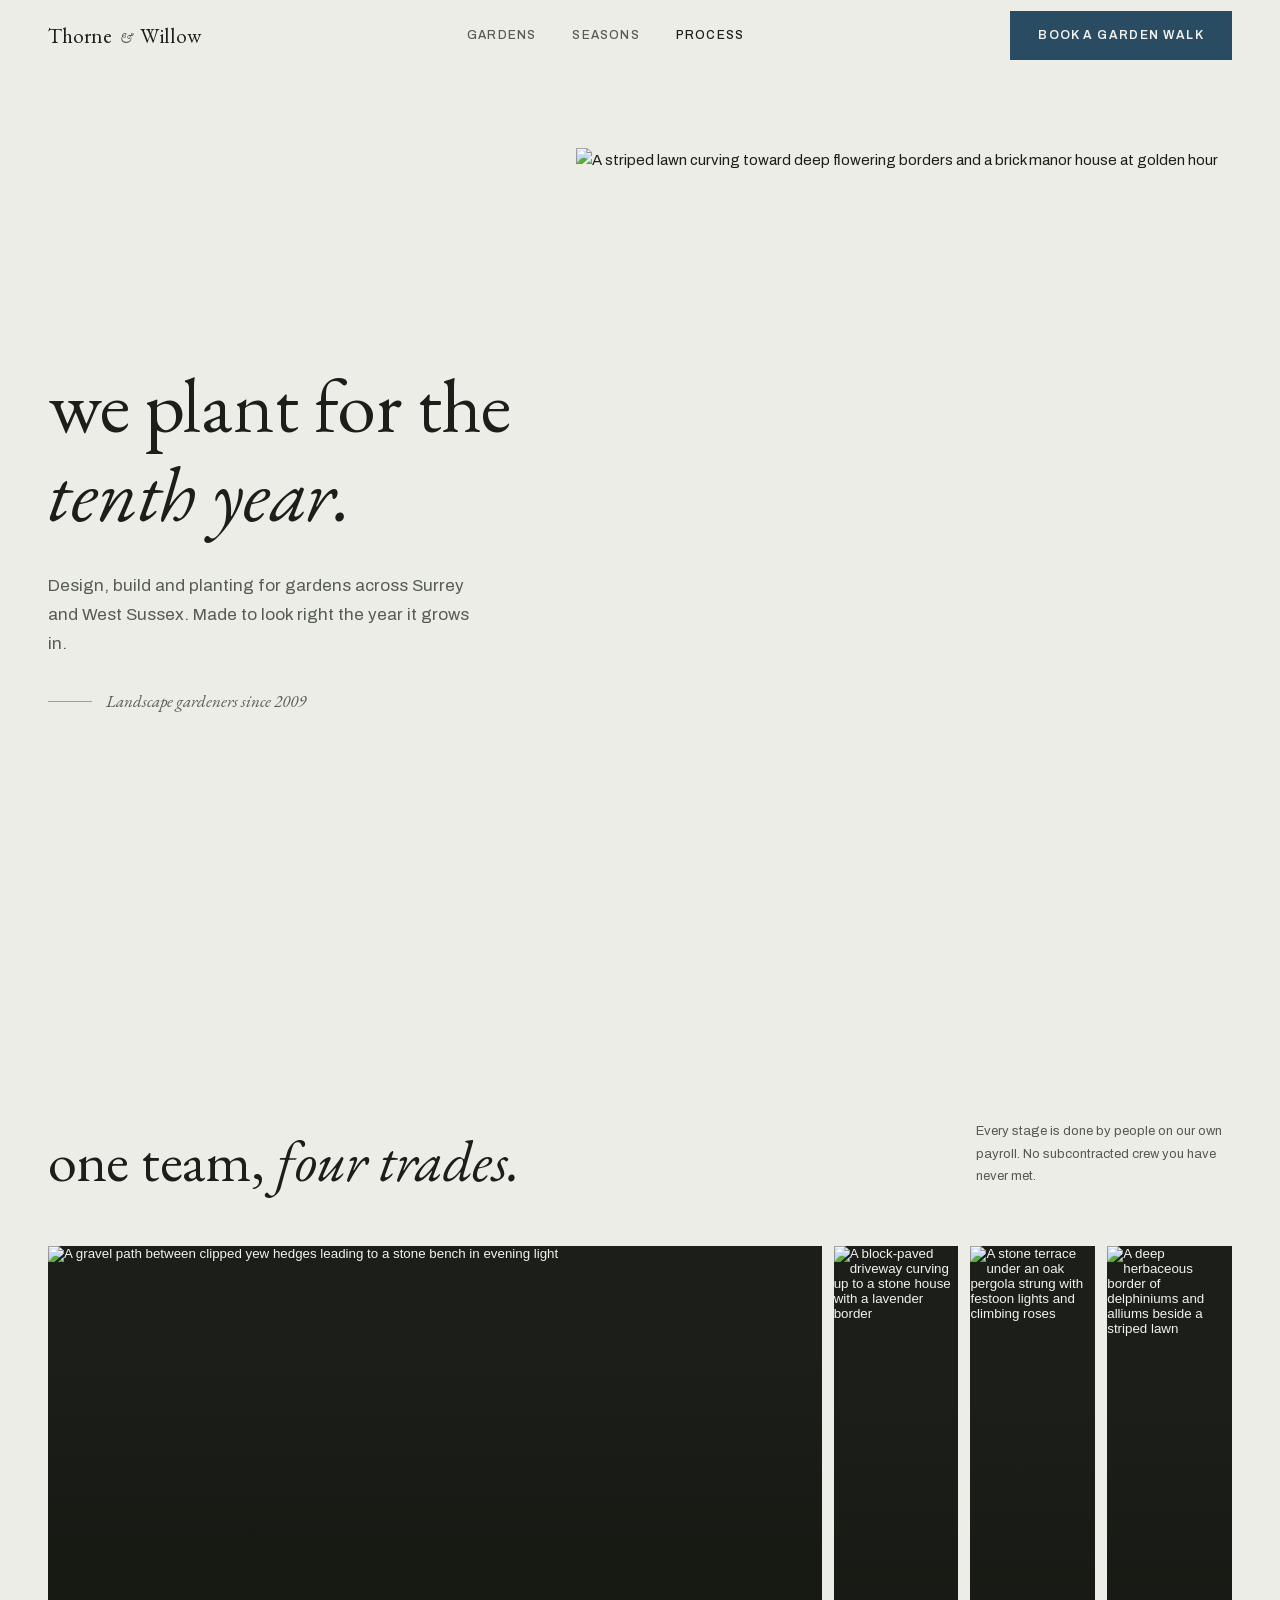
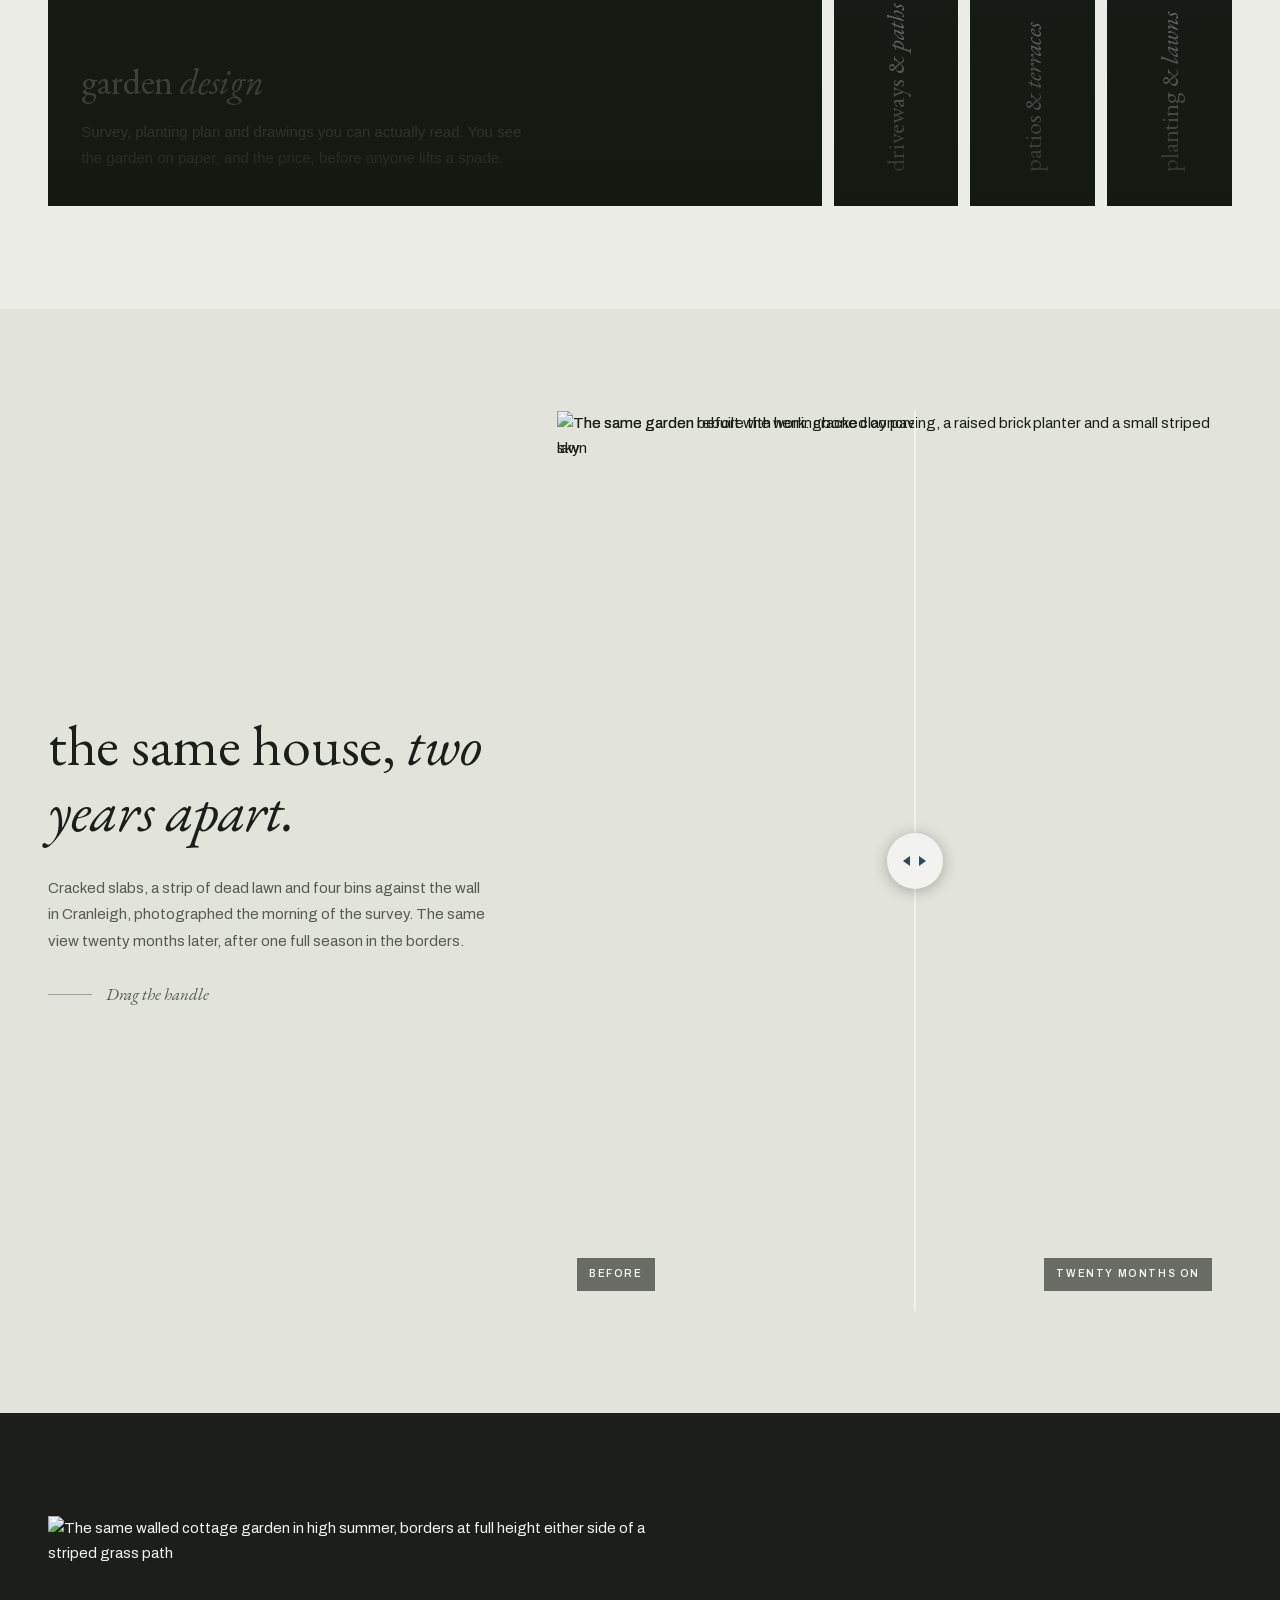
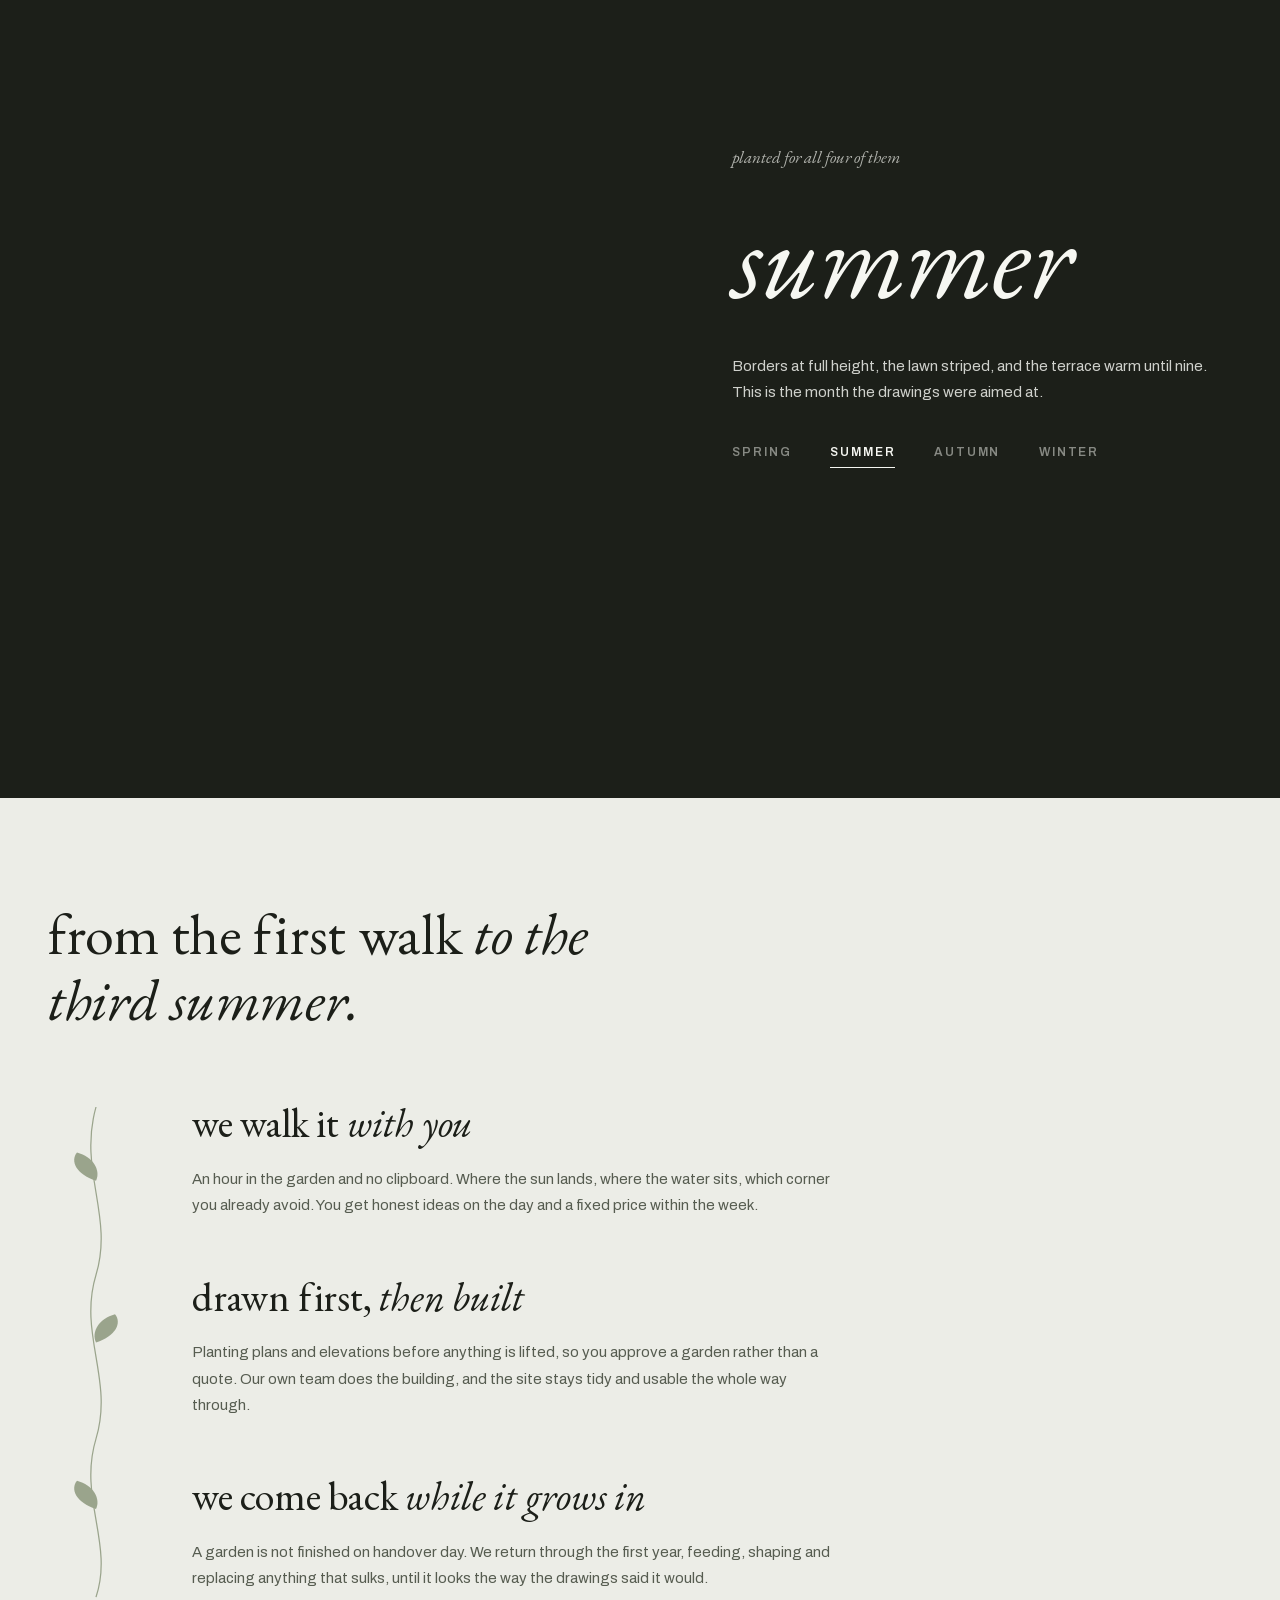
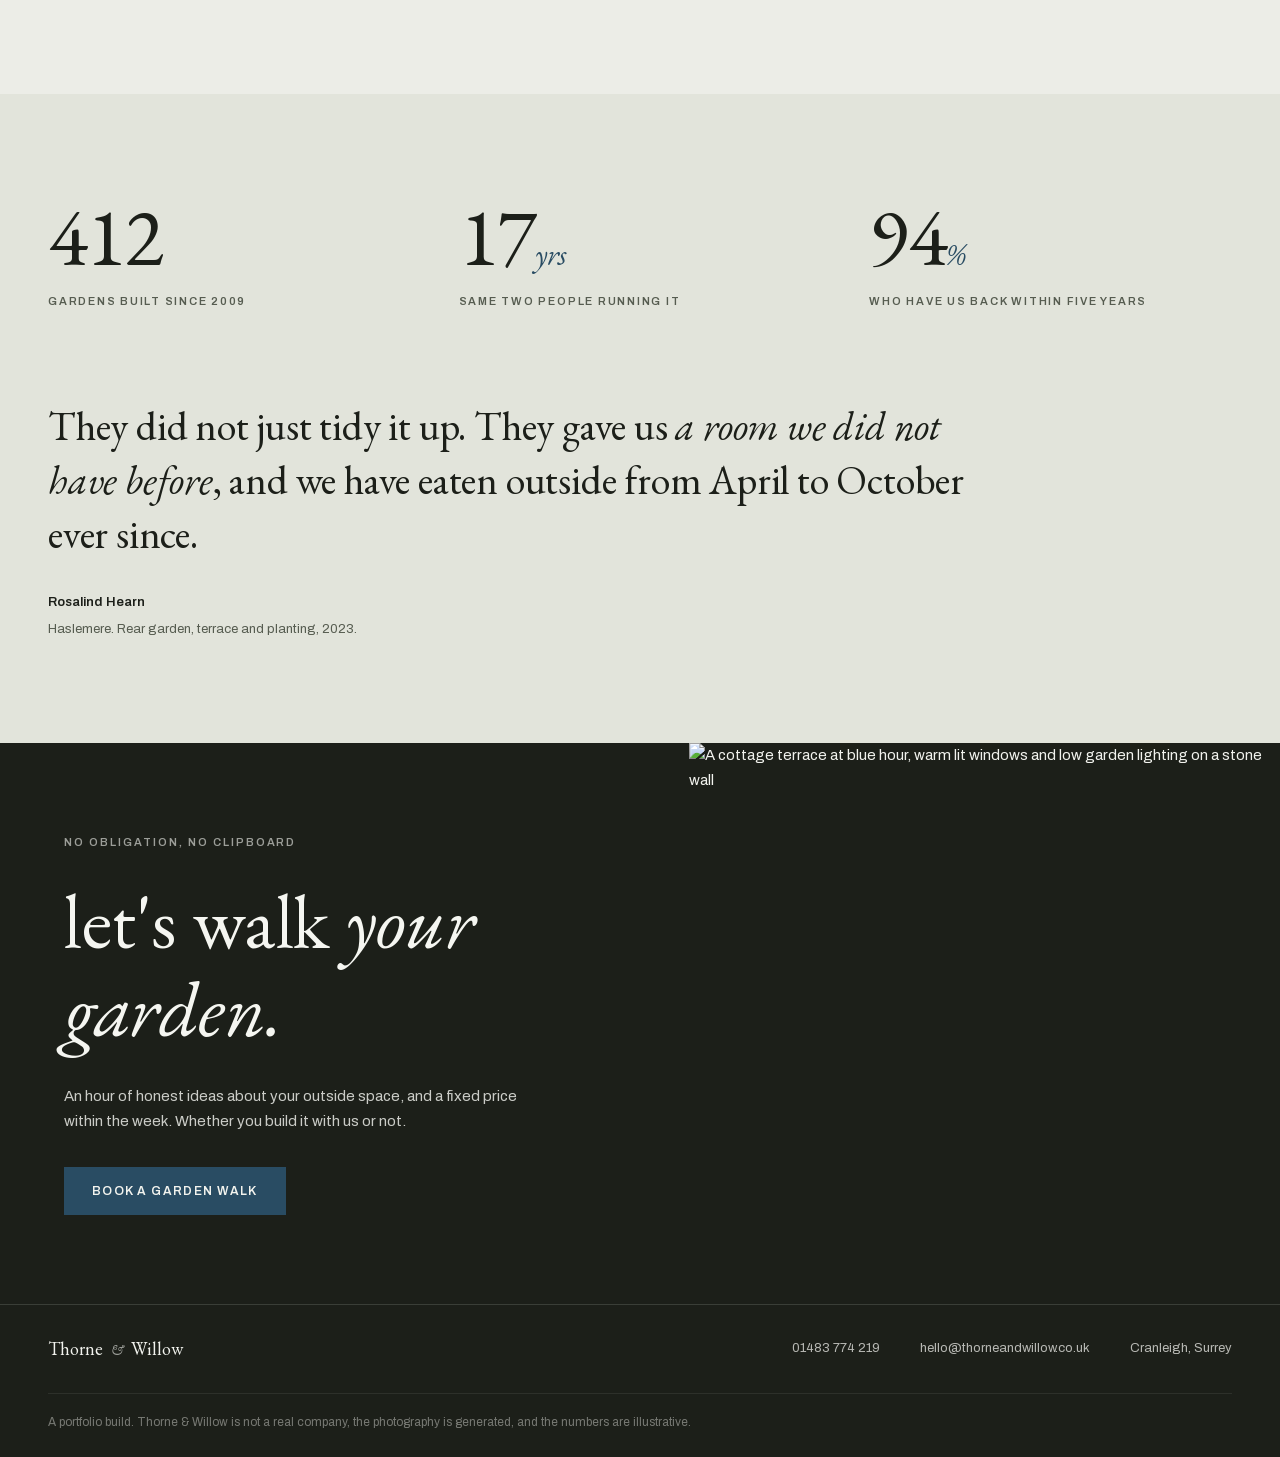
==== index.html @ 16963ecc "Build the site Static, no framework, no build step. Nine sections on one page: hero, the four-trades" ====
<!doctype html>
<html lang="en-GB">
<head>
<meta charset="utf-8">
<meta name="viewport" content="width=device-width, initial-scale=1">
<title>Thorne &amp; Willow. Landscape gardeners, Surrey and West Sussex.</title>
<meta name="description" content="Design-led gardens, driveways, terraces and planting across Surrey and West Sussex. Drawn first, built by our own team, and looked after through the first year.">
<meta name="robots" content="noindex, nofollow">
<meta name="theme-color" content="#ecede7">
<link rel="icon" href="assets/favicon.svg" type="image/svg+xml">
<link rel="apple-touch-icon" href="assets/apple-touch-icon.png">
<link rel="manifest" href="site.webmanifest">
<link rel="preload" href="assets/fonts/garamond-var.woff2" as="font" type="font/woff2" crossorigin>
<link rel="preload" href="assets/fonts/archivo-var.woff2" as="font" type="font/woff2" crossorigin>
<!-- Marks the document as scripted before the stylesheet loads. Everything
     that animates in is visible by default and only hidden for browsers that
     can bring it back, so the page reads in full with JS blocked. -->
<script>document.documentElement.className += " js";</script>
<link rel="stylesheet" href="assets/css/styles.css">
</head>
<body>

<a class="skip" href="#main">Skip to content</a>

<header class="nav" id="nav">
  <div class="wrap nav__in">
    <a class="mark" href="#top">Thorne <span>&amp;</span> Willow</a>
    <button class="nav__toggle" id="navToggle" aria-expanded="false" aria-controls="navLinks">Menu</button>
    <nav class="nav__links" id="navLinks" aria-label="Sections">
      <a href="#gardens">Gardens</a>
      <a href="#seasons">Seasons</a>
      <a href="#process">Process</a>
    </nav>
    <a class="btn" href="#book">Book a garden walk</a>
  </div>
</header>

<main id="main">

  <!-- Hero ---------------------------------------------------------------- -->
  <section class="hero" id="top">
    <div class="wrap hero__in">
      <div class="hero__copy">
        <h1 class="d">we plant for the<br><em>tenth year.</em></h1>
        <p class="lede">Design, build and planting for gardens across Surrey and West Sussex. Made to look right the year it grows in.</p>
        <p class="rule-note">Landscape gardeners since 2009</p>
      </div>
      <figure class="hero__fig">
        <picture>
          <source srcset="assets/img/hero-garden.webp" type="image/webp">
          <img src="assets/img/hero-garden.jpg" width="896" height="1065"
               alt="A striped lawn curving toward deep flowering borders and a brick manor house at golden hour"
               fetchpriority="high" decoding="async">
        </picture>
      </figure>
    </div>
  </section>

  <!-- Crafts -------------------------------------------------------------- -->
  <section class="section" id="gardens">
    <div class="wrap">
      <div class="section__head rise">
        <h2 class="d">one team, <em>four trades.</em></h2>
        <p>Every stage is done by people on our own payroll. No subcontracted crew you have never met.</p>
      </div>

      <div class="crafts rise" id="crafts">
        <button class="craft" type="button" aria-expanded="true">
          <picture>
            <source srcset="assets/img/service-design.webp" type="image/webp">
            <img src="assets/img/service-design.jpg" width="896" height="1199" loading="lazy" decoding="async"
                 alt="A gravel path between clipped yew hedges leading to a stone bench in evening light">
          </picture>
          <span class="craft__label d">garden <em>design</em></span>
          <span class="craft__body">
            <h3 class="d">garden <em>design</em></h3>
            <p>Survey, planting plan and drawings you can actually read. You see the garden on paper, and the price, before anyone lifts a spade.</p>
          </span>
        </button>

        <button class="craft" type="button" aria-expanded="false">
          <picture>
            <source srcset="assets/img/service-driveways.webp" type="image/webp">
            <img src="assets/img/service-driveways.jpg" width="896" height="1199" loading="lazy" decoding="async"
                 alt="A block-paved driveway curving up to a stone house with a lavender border">
          </picture>
          <span class="craft__label d">driveways &amp; <em>paths</em></span>
          <span class="craft__body">
            <h3 class="d">driveways &amp; <em>paths</em></h3>
            <p>Proper sub-base, proper falls, proper edging. The part nobody sees is the part that decides whether it still looks level in ten winters.</p>
          </span>
        </button>

        <button class="craft" type="button" aria-expanded="false">
          <picture>
            <source srcset="assets/img/service-patios.webp" type="image/webp">
            <img src="assets/img/service-patios.jpg" width="896" height="1199" loading="lazy" decoding="async"
                 alt="A stone terrace under an oak pergola strung with festoon lights and climbing roses">
          </picture>
          <span class="craft__label d">patios &amp; <em>terraces</em></span>
          <span class="craft__body">
            <h3 class="d">patios &amp; <em>terraces</em></h3>
            <p>Sized for the table you actually own, oriented to the evening sun, and planted right up to the edge so it reads as garden rather than paving.</p>
          </span>
        </button>

        <button class="craft" type="button" aria-expanded="false">
          <picture>
            <source srcset="assets/img/service-planting.webp" type="image/webp">
            <img src="assets/img/service-planting.jpg" width="896" height="1199" loading="lazy" decoding="async"
                 alt="A deep herbaceous border of delphiniums and alliums beside a striped lawn">
          </picture>
          <span class="craft__label d">planting &amp; <em>lawns</em></span>
          <span class="craft__body">
            <h3 class="d">planting &amp; <em>lawns</em></h3>
            <p>Borders built to peak in turn from March to October, and a lawn laid on soil that was dug over rather than rotavated and hoped for.</p>
          </span>
        </button>
      </div>
    </div>
  </section>

  <!-- Before and after ---------------------------------------------------- -->
  <section class="section section--tint">
    <div class="wrap ba__in">
      <div class="ba__copy rise">
        <h2 class="d">the same house, <em>two years apart.</em></h2>
        <p>Cracked slabs, a strip of dead lawn and four bins against the wall in Cranleigh, photographed the morning of the survey. The same view twenty months later, after one full season in the borders.</p>
        <p class="rule-note">Drag the handle</p>
      </div>

      <div class="ba rise" id="ba">
        <picture>
          <source srcset="assets/img/after-garden.webp" type="image/webp">
          <img src="assets/img/after-garden.jpg" width="896" height="1195" loading="lazy" decoding="async"
               alt="The same garden rebuilt with herringbone clay paving, a raised brick planter and a small striped lawn">
        </picture>
        <picture>
          <source srcset="assets/img/before-garden.webp" type="image/webp">
          <img class="ba__before" src="assets/img/before-garden.jpg" width="896" height="1195" loading="lazy" decoding="async"
               alt="The same garden before the work: cracked concrete slabs, weeds and wheelie bins under a grey sky">
        </picture>
        <span class="ba__chip ba__chip--a">Before</span>
        <span class="ba__chip ba__chip--b">Twenty months on</span>
        <span class="ba__line"></span>
        <button class="ba__handle" id="baHandle" type="button"
                role="slider" aria-label="Reveal more of the finished garden"
                aria-valuemin="0" aria-valuemax="100" aria-valuenow="53"
                aria-valuetext="53% finished garden shown">
          <i></i><i></i>
        </button>
      </div>
    </div>
  </section>

  <!-- Seasons ------------------------------------------------------------- -->
  <section class="section section--dark seasons" id="seasons">
    <div class="wrap seasons__in">
      <figure class="seasons__fig rise" id="seasonFig">
        <picture>
          <source srcset="assets/img/season-spring.webp" type="image/webp">
          <img src="assets/img/season-spring.jpg" width="896" height="1127" loading="lazy" decoding="async"
               data-season="spring" alt="The same walled cottage garden in spring, borders full of tulips and narcissi">
        </picture>
        <picture>
          <source srcset="assets/img/season-summer.webp" type="image/webp">
          <img src="assets/img/season-summer.jpg" width="896" height="1127" loading="lazy" decoding="async"
               data-season="summer" data-on="true" alt="The same walled cottage garden in high summer, borders at full height either side of a striped grass path">
        </picture>
        <picture>
          <source srcset="assets/img/season-autumn.webp" type="image/webp">
          <img src="assets/img/season-autumn.jpg" width="896" height="1127" loading="lazy" decoding="async"
               data-season="autumn" alt="The same walled cottage garden in autumn, copper acers and fallen leaves across the grass path">
        </picture>
        <picture>
          <source srcset="assets/img/season-winter.webp" type="image/webp">
          <img src="assets/img/season-winter.jpg" width="896" height="1127" loading="lazy" decoding="async"
               data-season="winter" alt="The same walled cottage garden under hard frost, clipped box topiary rimed white">
        </picture>
      </figure>

      <div class="seasons__copy rise">
        <p class="seasons__kicker">planted for all four of them</p>
        <h2 id="seasonName">summer</h2>
        <p class="seasons__note" id="seasonNote">Borders at full height, the lawn striped, and the terrace warm until nine. This is the month the drawings were aimed at.</p>
        <div class="seasons__pick" id="seasonPick" role="tablist" aria-label="Season">
          <button type="button" role="tab" data-season="spring" aria-selected="false">Spring</button>
          <button type="button" role="tab" data-season="summer" aria-selected="true">Summer</button>
          <button type="button" role="tab" data-season="autumn" aria-selected="false">Autumn</button>
          <button type="button" role="tab" data-season="winter" aria-selected="false">Winter</button>
        </div>
      </div>
    </div>
  </section>

  <!-- Process ------------------------------------------------------------- -->
  <section class="section process" id="process">
    <div class="wrap">
      <h2 class="d rise" style="font-size: var(--s3); max-width: 20ch; margin-bottom: clamp(40px, 5vw, 64px);">
        from the first walk <em>to the third summer.</em>
      </h2>

      <div class="process__grid">
        <div class="process__stem" aria-hidden="true">
          <svg viewBox="0 0 60 712" fill="none" preserveAspectRatio="none">
            <path class="stem-line" d="M30 0 C 12 92 48 158 30 244 C 12 330 48 396 30 482 C 12 568 48 634 30 712"/>
            <path class="stem-leaf" d="M30 107 C 10 98 4 78 11 66 C 27 72 35 92 30 107 Z" fill="#9aa48c"/>
            <path class="stem-leaf" d="M30 342 C 50 333 56 313 49 301 C 33 307 25 327 30 342 Z" fill="#9aa48c"/>
            <path class="stem-leaf" d="M30 584 C 10 575 4 555 11 543 C 27 549 35 569 30 584 Z" fill="#9aa48c"/>
          </svg>
        </div>

        <div class="steps">
          <article class="step rise">
            <h3 class="d">we walk it <em>with you</em></h3>
            <p>An hour in the garden and no clipboard. Where the sun lands, where the water sits, which corner you already avoid. You get honest ideas on the day and a fixed price within the week.</p>
          </article>
          <article class="step rise">
            <h3 class="d">drawn first, <em>then built</em></h3>
            <p>Planting plans and elevations before anything is lifted, so you approve a garden rather than a quote. Our own team does the building, and the site stays tidy and usable the whole way through.</p>
          </article>
          <article class="step rise">
            <h3 class="d">we come back <em>while it grows in</em></h3>
            <p>A garden is not finished on handover day. We return through the first year, feeding, shaping and replacing anything that sulks, until it looks the way the drawings said it would.</p>
          </article>
        </div>
      </div>
    </div>
  </section>

  <!-- Proof --------------------------------------------------------------- -->
  <section class="section section--tint">
    <div class="wrap">
      <div class="stats rise">
        <div class="stat">
          <span class="stat__n">412</span>
          <span class="stat__l">Gardens built since 2009</span>
        </div>
        <div class="stat">
          <span class="stat__n">17<em>yrs</em></span>
          <span class="stat__l">Same two people running it</span>
        </div>
        <div class="stat">
          <span class="stat__n">94<em>%</em></span>
          <span class="stat__l">Who have us back within five years</span>
        </div>
      </div>

      <figure class="quote rise">
        <blockquote class="d">They did not just tidy it up. They gave us <em>a room we did not have before</em>, and we have eaten outside from April to October ever since.</blockquote>
        <figcaption>
          <b>Rosalind Hearn</b>
          <span>Haslemere. Rear garden, terrace and planting, 2023.</span>
        </figcaption>
      </figure>
    </div>
  </section>

  <!-- Closing ------------------------------------------------------------- -->
  <section class="closing" id="book">
    <div class="closing__in">
      <div class="closing__copy">
        <p class="eyebrow">No obligation, no clipboard</p>
        <h2 class="d">let's walk <em>your garden.</em></h2>
        <p>An hour of honest ideas about your outside space, and a fixed price within the week. Whether you build it with us or not.</p>
        <a class="btn btn--light" href="tel:+441483774219">Book a garden walk</a>
      </div>
      <figure class="closing__fig">
        <picture>
          <source srcset="assets/img/closing-terrace.webp" type="image/webp">
          <img src="assets/img/closing-terrace.jpg" width="896" height="988" loading="lazy" decoding="async"
               alt="A cottage terrace at blue hour, warm lit windows and low garden lighting on a stone wall">
        </picture>
      </figure>
    </div>
  </section>

</main>

<footer class="foot">
  <div class="wrap foot__in">
    <span class="mark">Thorne <span>&amp;</span> Willow</span>
    <ul>
      <li><a href="tel:+441483774219">01483 774 219</a></li>
      <li><a href="mailto:hello@thorneandwillow.co.uk">hello@thorneandwillow.co.uk</a></li>
      <li>Cranleigh, Surrey</li>
    </ul>
  </div>
  <div class="wrap">
    <p class="demo-note">A portfolio build. Thorne &amp; Willow is not a real company, the photography is generated, and the numbers are illustrative.</p>
  </div>
</footer>

<script src="assets/js/main.js" defer></script>
</body>
</html>
---- assets/css/styles.css ----
/* ==========================================================================
   Thorne & Willow. Landscape gardeners, Surrey and West Sussex.
   Chalk ground, olive-black ink, one accent in a deep heritage blue.
   Deliberately not the cream-and-brass palette this brief usually gets:
   against wall-to-wall green photography a warm cream goes muddy, and the
   blue gives the calls to action somewhere to stand.
   One theme, one accent, one corner radius (0). No exceptions.
   ========================================================================== */
@import url("fonts.css");

/* --------------------------------------------------------------------------
   1. Tokens
   -------------------------------------------------------------------------- */
:root {
  --paper:      #ecede7;
  --paper-2:    #e2e4db;
  --ink:        #1c1f19;
  --ink-soft:   #565c50;
  --ink-quiet:  #7b8173;
  --rule:       #c9ccc0;
  --stem:       #9aa48c;

  --accent:     #294c63;
  --accent-lift:#325c77;
  --accent-deep:#1b3547;
  --on-dark:    #f2f3ee;

  --display: "EB Garamond", Georgia, "Times New Roman", serif;
  --body:    "Archivo", -apple-system, BlinkMacSystemFont, "Segoe UI", Arial, sans-serif;

  --s-2:  12px;
  --s-1:  clamp(13px, 0.85vw, 14px);
  --s0:   clamp(15px, 1vw, 16px);
  --s1:   clamp(17px, 1.3vw, 19px);
  --s2:   clamp(26px, 3.4vw, 40px);
  --s3:   clamp(32px, 4.6vw, 58px);
  --s4:   clamp(40px, 6.2vw, 78px);
  --s5:   clamp(56px, 9vw, 112px);

  --nav-h:  72px;
  --wrap:   1344px;
  --gutter: clamp(20px, 4vw, 48px);

  --ease: cubic-bezier(0.22, 0.61, 0.36, 1);
}

/* --------------------------------------------------------------------------
   2. Base
   -------------------------------------------------------------------------- */
*, *::before, *::after { box-sizing: border-box; margin: 0; padding: 0; }

html {
  scroll-behavior: smooth;
  scroll-padding-top: calc(var(--nav-h) + 12px);
  -webkit-text-size-adjust: 100%;
}

body {
  background: var(--paper);
  color: var(--ink);
  font-family: var(--body);
  font-size: var(--s0);
  line-height: 1.68;
  -webkit-font-smoothing: antialiased;
  -moz-osx-font-smoothing: grayscale;
  overflow-x: hidden;
}

img { display: block; max-width: 100%; height: auto; }
a { color: var(--accent); text-decoration: none; }
a:hover { color: var(--accent-deep); }

:focus-visible {
  outline: 2px solid var(--accent);
  outline-offset: 3px;
}

.wrap {
  width: 100%;
  max-width: var(--wrap);
  margin-inline: auto;
  padding-inline: var(--gutter);
}

.skip {
  position: absolute;
  left: -9999px;
  top: 0;
  z-index: 100;
  background: var(--accent);
  color: var(--on-dark);
  padding: 12px 20px;
  font-size: var(--s-1);
  font-weight: 600;
  letter-spacing: 0.1em;
  text-transform: uppercase;
}
.skip:focus { left: 0; color: var(--on-dark); }

/* Display type. Roman with one italic word is the whole typographic idea,
   so the italic gets descender clearance rather than tight leading. */
.d {
  font-family: var(--display);
  font-weight: 400;
  line-height: 1.14;
  letter-spacing: -0.005em;
  padding-bottom: 0.08em;
}
.d em { font-style: italic; }

.lede {
  font-size: var(--s1);
  line-height: 1.7;
  color: var(--ink-soft);
  max-width: 30ch;
}

.eyebrow {
  font-size: 11px;
  font-weight: 600;
  letter-spacing: 0.18em;
  text-transform: uppercase;
  color: var(--ink-soft);
}

.rule-note {
  display: flex;
  align-items: center;
  gap: 14px;
  font-family: var(--display);
  font-style: italic;
  font-size: var(--s1);
  color: var(--ink-soft);
}
.rule-note::before {
  content: "";
  flex: 0 0 44px;
  height: 1px;
  background: var(--stem);
}

/* --------------------------------------------------------------------------
   3. Buttons
   -------------------------------------------------------------------------- */
.btn {
  display: inline-flex;
  align-items: center;
  justify-content: center;
  min-height: 48px;
  padding: 14px 28px;
  background: var(--accent);
  color: var(--on-dark);
  font-size: var(--s-2);
  font-weight: 600;
  letter-spacing: 0.12em;
  text-transform: uppercase;
  white-space: nowrap;
  border: 0;
  cursor: pointer;
  transition: background 0.2s var(--ease), transform 0.12s var(--ease);
}
.btn:hover { background: var(--accent-deep); color: var(--on-dark); }
.btn:active { transform: translateY(1px); }
.btn--light { background: var(--accent); }
.btn--light:hover { background: var(--accent-lift); }

/* --------------------------------------------------------------------------
   4. Navigation
   -------------------------------------------------------------------------- */
.nav {
  position: sticky;
  top: 0;
  z-index: 50;
  height: var(--nav-h);
  background: var(--paper);
  border-bottom: 1px solid transparent;
  transition: border-color 0.25s var(--ease), background 0.25s var(--ease);
}
.nav[data-stuck="true"] {
  border-bottom-color: var(--rule);
  background: rgba(236, 237, 231, 0.94);
  backdrop-filter: saturate(140%) blur(8px);
}

.nav__in {
  height: 100%;
  display: flex;
  align-items: center;
  justify-content: space-between;
  gap: 24px;
}

.mark {
  display: flex;
  align-items: baseline;
  gap: 8px;
  font-family: var(--display);
  color: var(--ink);
  font-size: 21px;
}
.mark span { font-style: italic; font-size: 15px; color: var(--ink-soft); }
.mark:hover { color: var(--ink); }

.nav__links { display: flex; align-items: center; gap: 36px; }
.nav__links a {
  font-size: var(--s-2);
  font-weight: 500;
  letter-spacing: 0.1em;
  text-transform: uppercase;
  color: var(--ink-soft);
}
.nav__links a:hover,
.nav__links a[aria-current="true"] { color: var(--ink); }

.nav__toggle { display: none; }

/* --------------------------------------------------------------------------
   5. Hero
   -------------------------------------------------------------------------- */
.hero { padding: clamp(40px, 6vw, 76px) 0 clamp(56px, 7vw, 92px); }

.hero__in {
  display: grid;
  grid-template-columns: minmax(0, 1fr) minmax(0, 656px);
  gap: clamp(32px, 5vw, 72px);
  align-items: center;
}

.hero__copy { display: flex; flex-direction: column; gap: 28px; }
.hero h1 { font-size: var(--s4); }
.hero .lede { max-width: 27rem; }

.hero__fig { margin: 0; }
.hero__fig img { width: 100%; aspect-ratio: 656 / 780; object-fit: cover; }

/* --------------------------------------------------------------------------
   6. Section furniture
   -------------------------------------------------------------------------- */
.section { padding: clamp(64px, 8vw, 104px) 0; }
.section--tint { background: var(--paper-2); }
.section--dark { background: var(--ink); color: var(--on-dark); }

.section__head {
  display: flex;
  align-items: flex-end;
  justify-content: space-between;
  gap: clamp(24px, 5vw, 64px);
  margin-bottom: clamp(32px, 4vw, 48px);
}
.section__head h2 { font-size: var(--s3); }
.section__head p {
  max-width: 32ch;
  font-size: var(--s-1);
  line-height: 1.75;
  color: var(--ink-soft);
  margin-bottom: 10px;
}

/* --------------------------------------------------------------------------
   7. Crafts. Four panels, one open. Hover and focus widen a panel by
   flex-grow; the others give up the space. Below 900px it becomes a
   plain stack, because a 90px column cannot hold a photograph.
   -------------------------------------------------------------------------- */
.crafts { display: flex; gap: 12px; height: clamp(420px, 46vw, 560px); }

.craft {
  position: relative;
  flex: 1 1 0;
  min-width: 0;
  overflow: hidden;
  border: 0;
  padding: 0;
  background: var(--ink);
  color: var(--on-dark);
  text-align: left;
  cursor: pointer;
  transition: flex-grow 0.55s var(--ease);
}
.craft[aria-expanded="true"] { flex-grow: 6.2; cursor: default; }

.craft img {
  position: absolute;
  inset: 0;
  width: 100%;
  height: 100%;
  object-fit: cover;
}
/* The photographs run bright at the bottom (gravel, lit paving), so the
   scrim ramps earlier and lands darker than it looks like it needs to.
   Measured, not eyeballed: body copy clears 4.5:1 over every panel. */
.craft::after {
  content: "";
  position: absolute;
  inset: 0;
  background: linear-gradient(180deg,
    rgba(20, 24, 17, 0) 28%,
    rgba(20, 24, 17, 0.58) 60%,
    rgba(20, 24, 17, 0.92) 100%);
}
.craft[aria-expanded="true"]::after {
  background: linear-gradient(180deg,
    rgba(20, 24, 17, 0) 20%,
    rgba(20, 24, 17, 0.66) 52%,
    rgba(20, 24, 17, 0.95) 100%);
}

.craft__label {
  position: absolute;
  left: 50%;
  bottom: 34px;
  transform: translateX(-50%) rotate(180deg);
  writing-mode: vertical-rl;
  white-space: nowrap;
  font-family: var(--display);
  font-size: clamp(19px, 1.9vw, 26px);
  color: var(--on-dark);
  transition: opacity 0.3s var(--ease);
}
.craft__label em { font-style: italic; }

.craft__body {
  position: absolute;
  left: 0;
  bottom: 0;
  width: min(520px, 88%);
  padding: 0 clamp(20px, 2.6vw, 44px) clamp(24px, 2.8vw, 40px);
  display: flex;
  flex-direction: column;
  gap: 14px;
  opacity: 0;
  transform: translateY(10px);
  transition: opacity 0.35s var(--ease) 0.1s, transform 0.35s var(--ease) 0.1s;
  pointer-events: none;
}
.craft__body h3 { font-size: clamp(26px, 2.8vw, 38px); }
.craft__body p { font-size: var(--s0); line-height: 1.7; color: rgba(242, 243, 238, 0.9); }

.craft[aria-expanded="true"] .craft__label { opacity: 0; }
.craft[aria-expanded="true"] .craft__body { opacity: 1; transform: none; }

/* --------------------------------------------------------------------------
   8. Before and after. Two photographs of the same camera position, the
   top one clipped by a variable the handle writes to.
   -------------------------------------------------------------------------- */
.ba__in {
  display: grid;
  grid-template-columns: minmax(0, 1fr) minmax(0, 675px);
  gap: clamp(32px, 5vw, 88px);
  align-items: center;
}
.ba__copy { display: flex; flex-direction: column; gap: 26px; }
.ba__copy h2 { font-size: var(--s3); }
.ba__copy p { max-width: 32rem; color: var(--ink-soft); line-height: 1.75; }

.ba {
  --split: 53%;
  position: relative;
  width: 100%;
  aspect-ratio: 675 / 900;
  overflow: hidden;
  touch-action: pan-y;
}
.ba img {
  position: absolute;
  inset: 0;
  width: 100%;
  height: 100%;
  object-fit: cover;
  user-select: none;
  -webkit-user-drag: none;
}
.ba__before { clip-path: inset(0 calc(100% - var(--split)) 0 0); }

.ba__chip {
  position: absolute;
  bottom: 20px;
  font-size: 10px;
  font-weight: 600;
  letter-spacing: 0.16em;
  text-transform: uppercase;
  color: var(--on-dark);
  background: rgba(20, 24, 17, 0.58);
  padding: 8px 12px;
  pointer-events: none;
}
.ba__chip--a { left: 20px; }
.ba__chip--b { right: 20px; }

.ba__line {
  position: absolute;
  top: 0;
  bottom: 0;
  left: var(--split);
  width: 2px;
  background: rgba(242, 243, 238, 0.92);
  transform: translateX(-1px);
  pointer-events: none;
}

.ba__handle {
  position: absolute;
  top: 50%;
  left: var(--split);
  transform: translate(-50%, -50%);
  width: 56px;
  height: 56px;
  border-radius: 50%;
  border: 0;
  background: var(--on-dark);
  box-shadow: 0 2px 14px rgba(28, 31, 25, 0.3);
  cursor: ew-resize;
  display: flex;
  align-items: center;
  justify-content: center;
  gap: 9px;
}
.ba__handle i {
  width: 0;
  height: 0;
  border-top: 5px solid transparent;
  border-bottom: 5px solid transparent;
}
.ba__handle i:first-child { border-right: 7px solid var(--accent); }
.ba__handle i:last-child { border-left: 7px solid var(--accent); }

/* --------------------------------------------------------------------------
   9. Seasons
   -------------------------------------------------------------------------- */
.seasons__in {
  display: grid;
  grid-template-columns: minmax(0, 620px) minmax(0, 1fr);
  gap: clamp(32px, 5vw, 88px);
  align-items: center;
}

.seasons__fig { position: relative; margin: 0; aspect-ratio: 620 / 780; overflow: hidden; }
.seasons__fig img {
  position: absolute;
  inset: 0;
  width: 100%;
  height: 100%;
  object-fit: cover;
  opacity: 0;
  transition: opacity 0.6s var(--ease);
}
.seasons__fig img[data-on="true"] { opacity: 1; }

.seasons__copy { display: flex; flex-direction: column; gap: 24px; }
.seasons__kicker {
  font-family: var(--display);
  font-style: italic;
  font-size: var(--s1);
  color: rgba(242, 243, 238, 0.7);
}
.seasons h2 {
  font-family: var(--display);
  font-style: italic;
  font-weight: 400;
  font-size: var(--s5);
  line-height: 1.1;
  padding-bottom: 0.1em;
  color: #f6f7f2;
}
.seasons__note {
  max-width: 30rem;
  line-height: 1.7;
  color: rgba(242, 243, 238, 0.84);
}

.seasons__pick { display: flex; flex-wrap: wrap; gap: clamp(20px, 3vw, 44px); margin-top: 16px; }
.seasons__pick button {
  background: none;
  border: 0;
  padding: 0 0 8px;
  font-family: var(--body);
  font-size: var(--s-2);
  font-weight: 600;
  letter-spacing: 0.16em;
  text-transform: uppercase;
  color: rgba(242, 243, 238, 0.5);
  border-bottom: 1px solid transparent;
  cursor: pointer;
  transition: color 0.2s var(--ease), border-color 0.2s var(--ease);
}
.seasons__pick button:hover { color: rgba(242, 243, 238, 0.88); }
.seasons__pick button[aria-selected="true"] { color: #f5f6f1; border-bottom-color: #f5f6f1; }

/* --------------------------------------------------------------------------
   10. Process. The stem draws itself as the section arrives.
   -------------------------------------------------------------------------- */
.process__grid { display: grid; grid-template-columns: 96px minmax(0, 1fr); gap: clamp(24px, 4vw, 48px); }
.process__stem { position: relative; }
.process__stem svg { position: absolute; left: 18px; top: 6px; height: 100%; width: 60px; overflow: visible; }
.process__stem path { transition: none; }

.stem-line {
  stroke: var(--stem);
  stroke-width: 1.25;
  fill: none;
  stroke-dasharray: var(--len);
  stroke-dashoffset: var(--len);
}
.process[data-drawn="true"] .stem-line {
  transition: stroke-dashoffset 2.2s var(--ease);
  stroke-dashoffset: 0;
}
.js .stem-leaf { opacity: 0; }
.js .process[data-drawn="true"] .stem-leaf {
  transition: opacity 0.6s var(--ease);
  opacity: 1;
}
.js .process[data-drawn="true"] .stem-leaf:nth-of-type(2) { transition-delay: 0.5s; }
.js .process[data-drawn="true"] .stem-leaf:nth-of-type(3) { transition-delay: 1.1s; }
.js .process[data-drawn="true"] .stem-leaf:nth-of-type(4) { transition-delay: 1.7s; }

.steps { display: flex; flex-direction: column; gap: clamp(36px, 5vw, 56px); }
.step { display: flex; flex-direction: column; gap: 16px; }
.step h3 { font-size: clamp(28px, 3.2vw, 40px); }
.step p { max-width: 40rem; color: var(--ink-soft); line-height: 1.75; }

/* --------------------------------------------------------------------------
   11. Proof
   -------------------------------------------------------------------------- */
.stats { display: grid; grid-template-columns: repeat(3, minmax(0, 1fr)); gap: clamp(24px, 4vw, 48px); }
.stat { display: flex; flex-direction: column; gap: 14px; }
.stat__n {
  font-family: var(--display);
  font-size: clamp(52px, 6.4vw, 92px);
  line-height: 1;
  letter-spacing: -0.01em;
}
.stat__n em { font-style: italic; font-size: 0.38em; color: var(--accent); }
.stat__l {
  font-size: 11px;
  font-weight: 600;
  letter-spacing: 0.16em;
  text-transform: uppercase;
  color: var(--ink-soft);
}

.quote { margin: clamp(56px, 7vw, 88px) 0 0; display: flex; flex-direction: column; gap: 28px; max-width: 58rem; }
.quote blockquote { font-family: var(--display); font-size: var(--s2); line-height: 1.36; padding-bottom: 0.06em; }
.quote blockquote em { font-style: italic; }
.quote figcaption { display: flex; flex-direction: column; gap: 5px; font-size: var(--s-1); }
.quote figcaption b { font-weight: 600; }
.quote figcaption span { color: var(--ink-soft); }

/* --------------------------------------------------------------------------
   12. Closing and footer
   -------------------------------------------------------------------------- */
.closing { background: var(--ink); color: var(--on-dark); }
.closing__in { display: grid; grid-template-columns: minmax(0, 7fr) minmax(0, 6fr); }

.closing__copy {
  padding: clamp(56px, 7vw, 96px) clamp(24px, 5vw, 72px);
  display: flex;
  flex-direction: column;
  justify-content: center;
  gap: 24px;
}
.closing__copy .eyebrow { color: rgba(242, 243, 238, 0.6); }
.closing__copy h2 { font-size: var(--s4); color: #f5f6f1; }
.closing__copy p { max-width: 29rem; color: rgba(242, 243, 238, 0.82); line-height: 1.7; }
.closing__copy .btn { align-self: flex-start; margin-top: 8px; }

.closing__fig { position: relative; margin: 0; min-height: 340px; }
.closing__fig img { position: absolute; inset: 0; width: 100%; height: 100%; object-fit: cover; }

.foot {
  background: var(--ink);
  color: rgba(242, 243, 238, 0.72);
  border-top: 1px solid rgba(242, 243, 238, 0.14);
}
.foot__in {
  min-height: 88px;
  display: flex;
  align-items: center;
  justify-content: space-between;
  flex-wrap: wrap;
  gap: 16px 40px;
  padding-block: 20px;
  font-size: var(--s-1);
}
.foot .mark { color: #f2f3ee; font-size: 18px; }
.foot .mark span { color: rgba(242, 243, 238, 0.6); }
.foot ul { display: flex; flex-wrap: wrap; gap: 16px 40px; list-style: none; }
.foot a { color: rgba(242, 243, 238, 0.72); }
.foot a:hover { color: #f2f3ee; }

.demo-note {
  padding: 18px 0 24px;
  font-size: var(--s-2);
  color: rgba(242, 243, 238, 0.42);
  border-top: 1px solid rgba(242, 243, 238, 0.08);
}

/* --------------------------------------------------------------------------
   13. Reveal
   -------------------------------------------------------------------------- */
/* Visible by default. Only a browser that ran the marker script hides these,
   and that same browser has the observer that brings them back. */
.js .rise { opacity: 0; transform: translateY(14px); }
.js .rise[data-in="true"] {
  opacity: 1;
  transform: none;
  transition: opacity 0.7s var(--ease), transform 0.7s var(--ease);
}

/* --------------------------------------------------------------------------
   14. Responsive
   -------------------------------------------------------------------------- */
@media (max-width: 1080px) {
  .hero__in,
  .ba__in,
  .seasons__in { grid-template-columns: minmax(0, 1fr); }
  .seasons__fig { order: 2; }
  .ba__in > .ba { order: 2; }
  .hero__fig { max-width: 560px; }
  .seasons__fig { max-width: 560px; }
  .ba { max-width: 560px; }
  .closing__in { grid-template-columns: minmax(0, 1fr); }
  /* Capped at the source width so cover never enlarges it. Between 896 and
     1080 that leaves a margin either side, which reads as a framed plate
     rather than a stretched band. */
  .closing__fig { min-height: 300px; order: 2; width: 100%; max-width: 896px; margin-inline: auto; }
}

@media (max-width: 900px) {
  .crafts { flex-direction: column; height: auto; gap: 16px; }
  .craft { flex: none; height: 300px; }
  .craft[aria-expanded="true"] { flex-grow: 0; }
  .craft__label { display: none; }
  .craft__body { position: static; opacity: 1; transform: none; width: 100%; padding: 0; pointer-events: auto; }
  .craft {
    background: transparent;
    color: var(--ink);
    height: auto;
    display: grid;
    gap: 16px;
    cursor: default;
  }
  .craft img { position: static; height: 300px; }
  .craft::after { display: none; }
  .craft__body h3 { color: var(--ink); }
  .craft__body p { color: var(--ink-soft); }
  .section__head { flex-direction: column; align-items: flex-start; }
  .section__head p { margin-bottom: 0; }
  .process__grid { grid-template-columns: minmax(0, 1fr); }
  .process__stem { display: none; }
  .stats { grid-template-columns: minmax(0, 1fr); gap: 32px; }
}

@media (max-width: 720px) {
  .nav__links { display: none; }
  .nav__links[data-open="true"] {
    display: flex;
    flex-direction: column;
    align-items: flex-start;
    gap: 4px;
    position: absolute;
    top: var(--nav-h);
    left: 0;
    right: 0;
    padding: 12px var(--gutter) 24px;
    background: var(--paper);
    border-bottom: 1px solid var(--rule);
  }
  .nav__links[data-open="true"] a { padding: 12px 0; }
  .nav__toggle {
    display: inline-flex;
    align-items: center;
    min-height: 44px;
    padding: 0 4px;
    background: none;
    border: 0;
    font-family: var(--body);
    font-size: var(--s-2);
    font-weight: 600;
    letter-spacing: 0.12em;
    text-transform: uppercase;
    color: var(--ink);
    cursor: pointer;
  }
  .nav .btn { display: none; }
  .foot__in { flex-direction: column; align-items: flex-start; }
  /* Touch targets. On a pointer 20px is fine; on a thumb it is not. */
  .foot a { display: inline-flex; align-items: center; min-height: 44px; }
  .nav .mark, .foot .mark { padding-block: 6px; }
}

/* --------------------------------------------------------------------------
   15. Reduced motion. Everything still arrives, nothing travels.
   -------------------------------------------------------------------------- */
@media (prefers-reduced-motion: reduce) {
  html { scroll-behavior: auto; }
  *, *::before, *::after {
    animation-duration: 0.001ms !important;
    animation-iteration-count: 1 !important;
    transition-duration: 0.001ms !important;
  }
  .js .rise { opacity: 1; transform: none; }
  .stem-line { stroke-dashoffset: 0; }
  .js .stem-leaf { opacity: 1; }
}
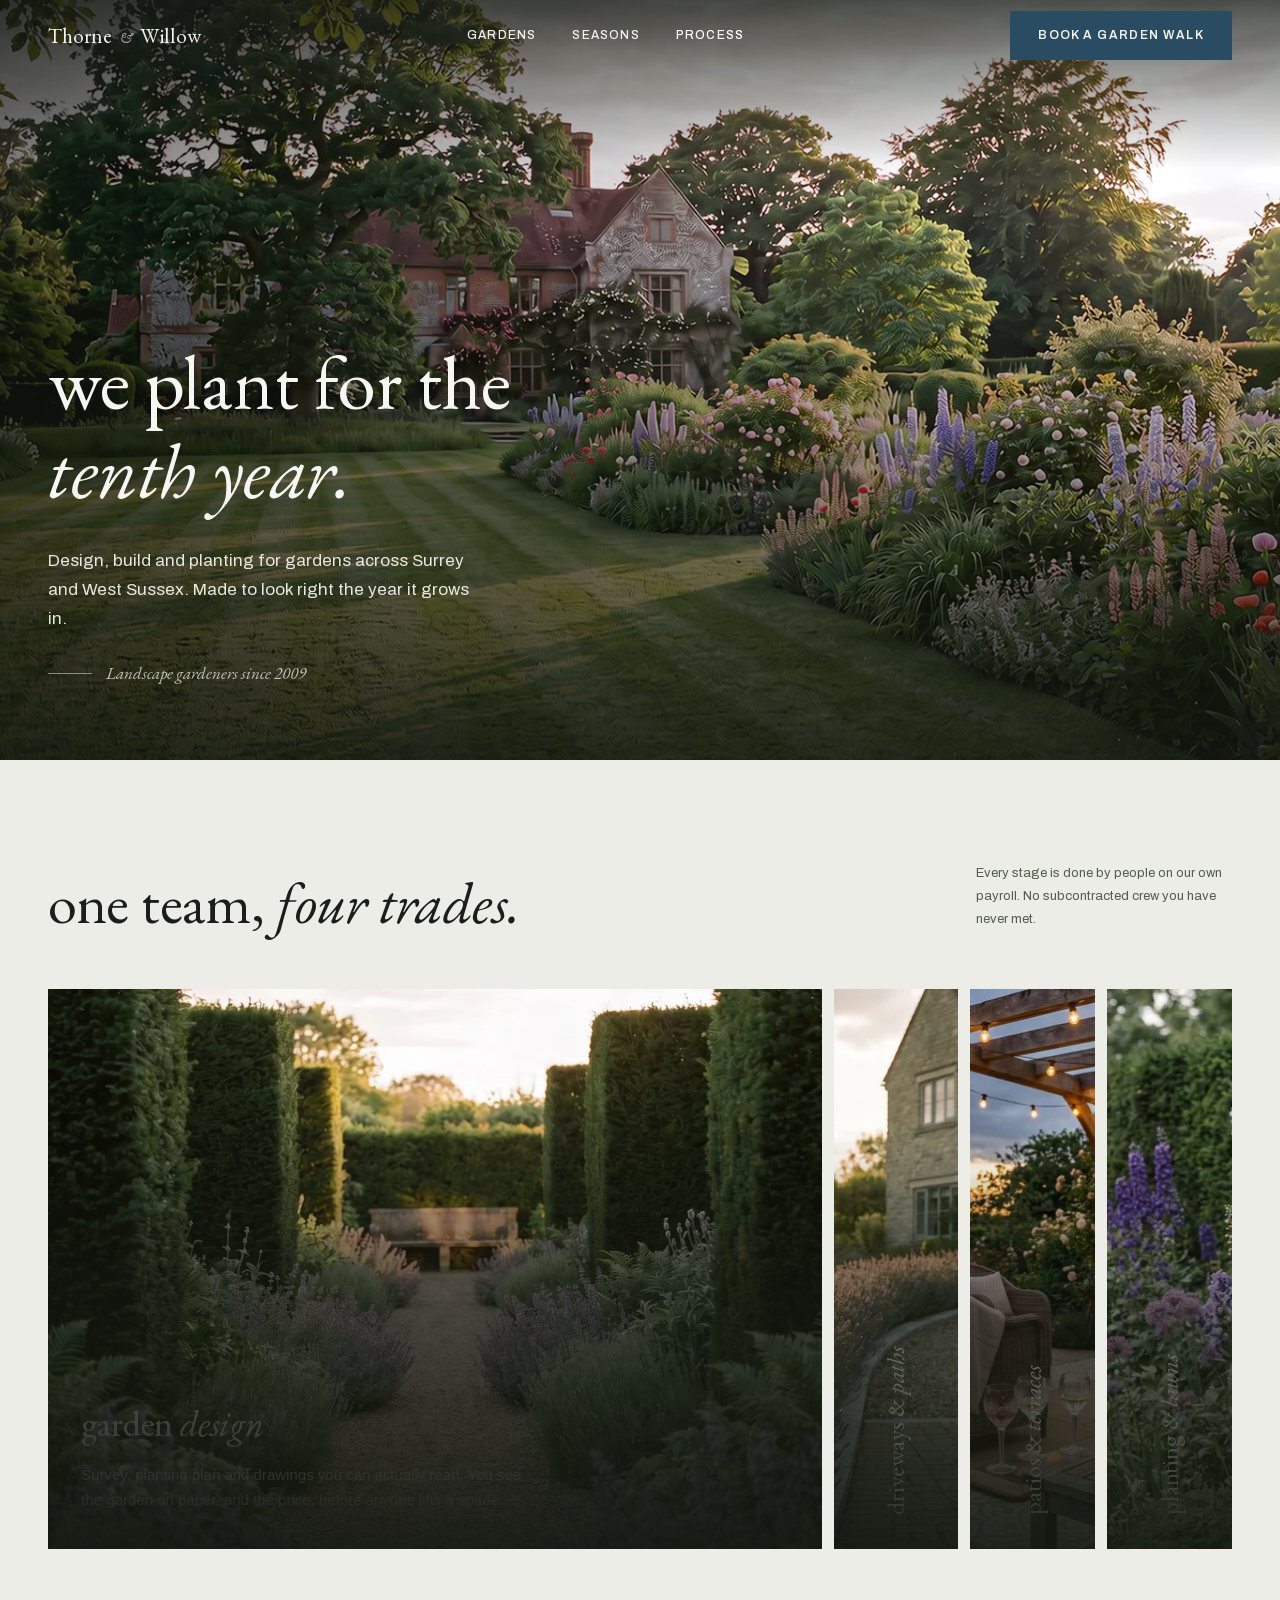
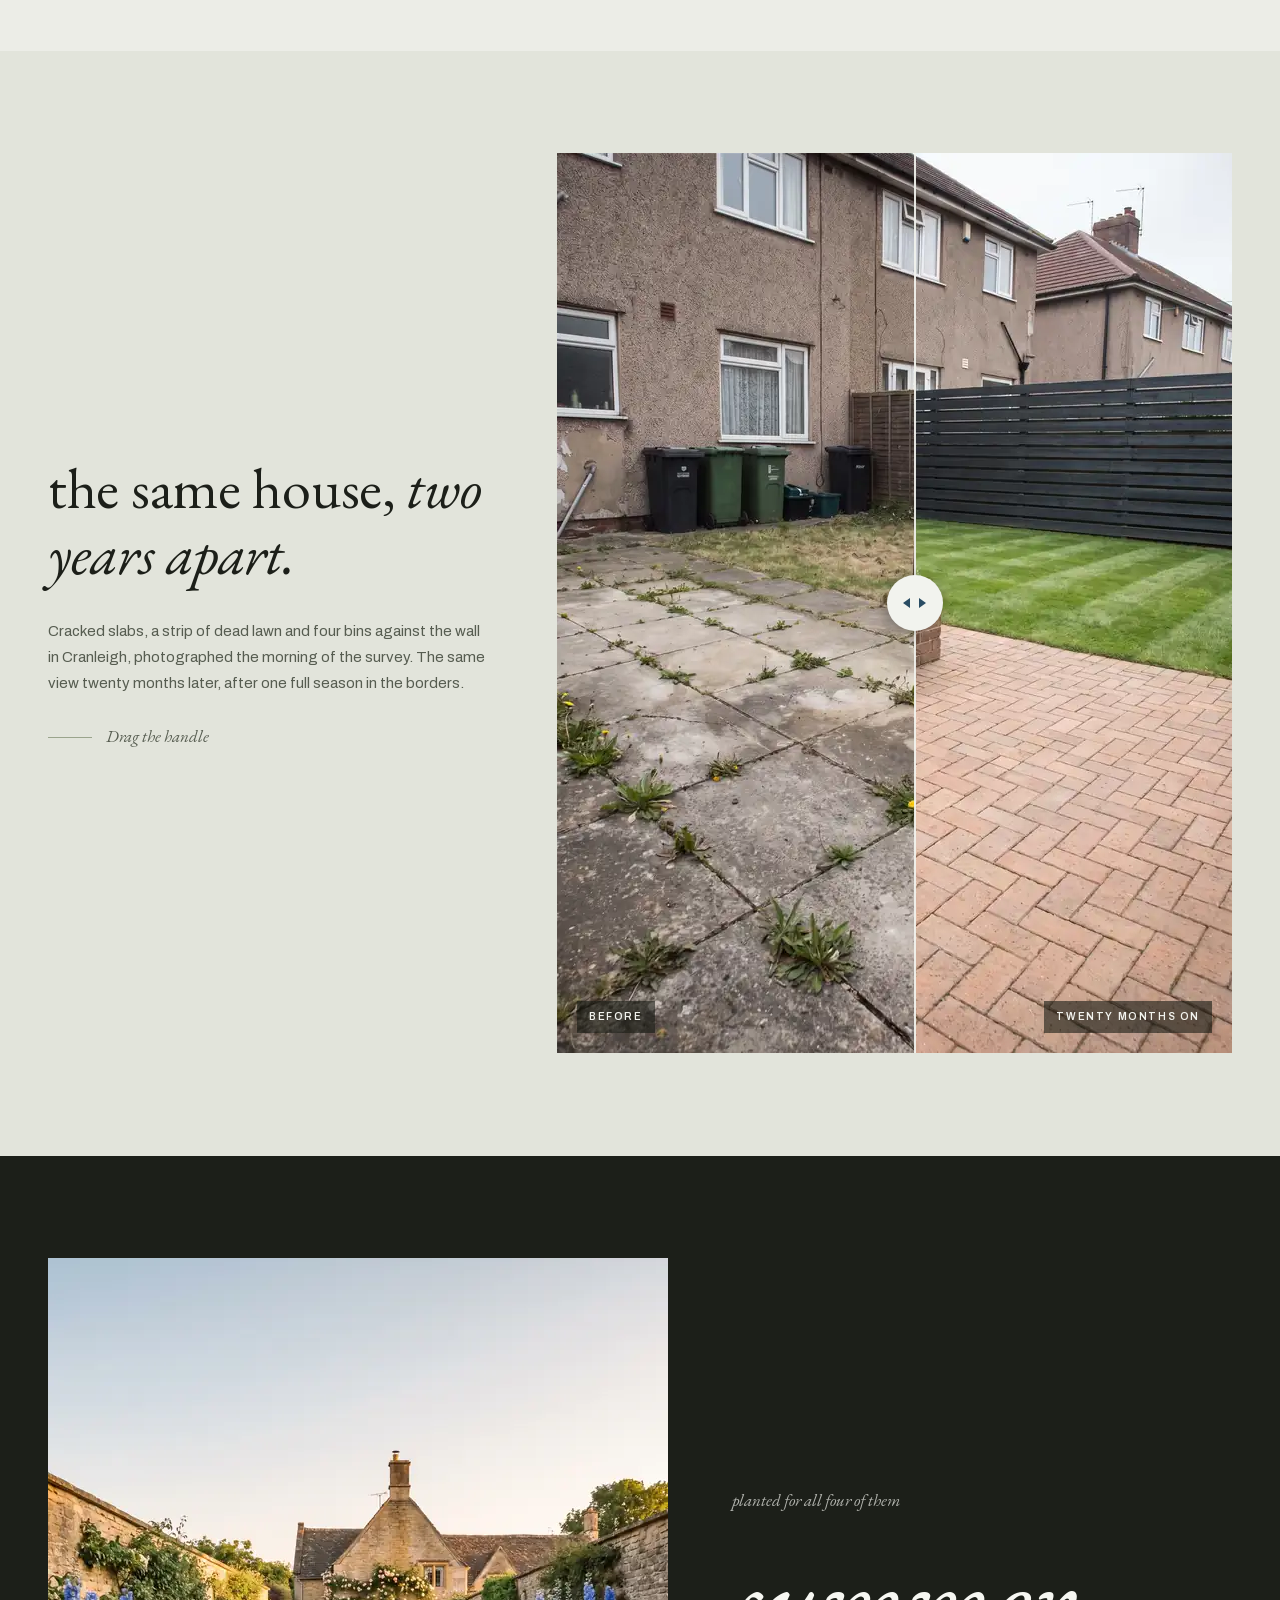
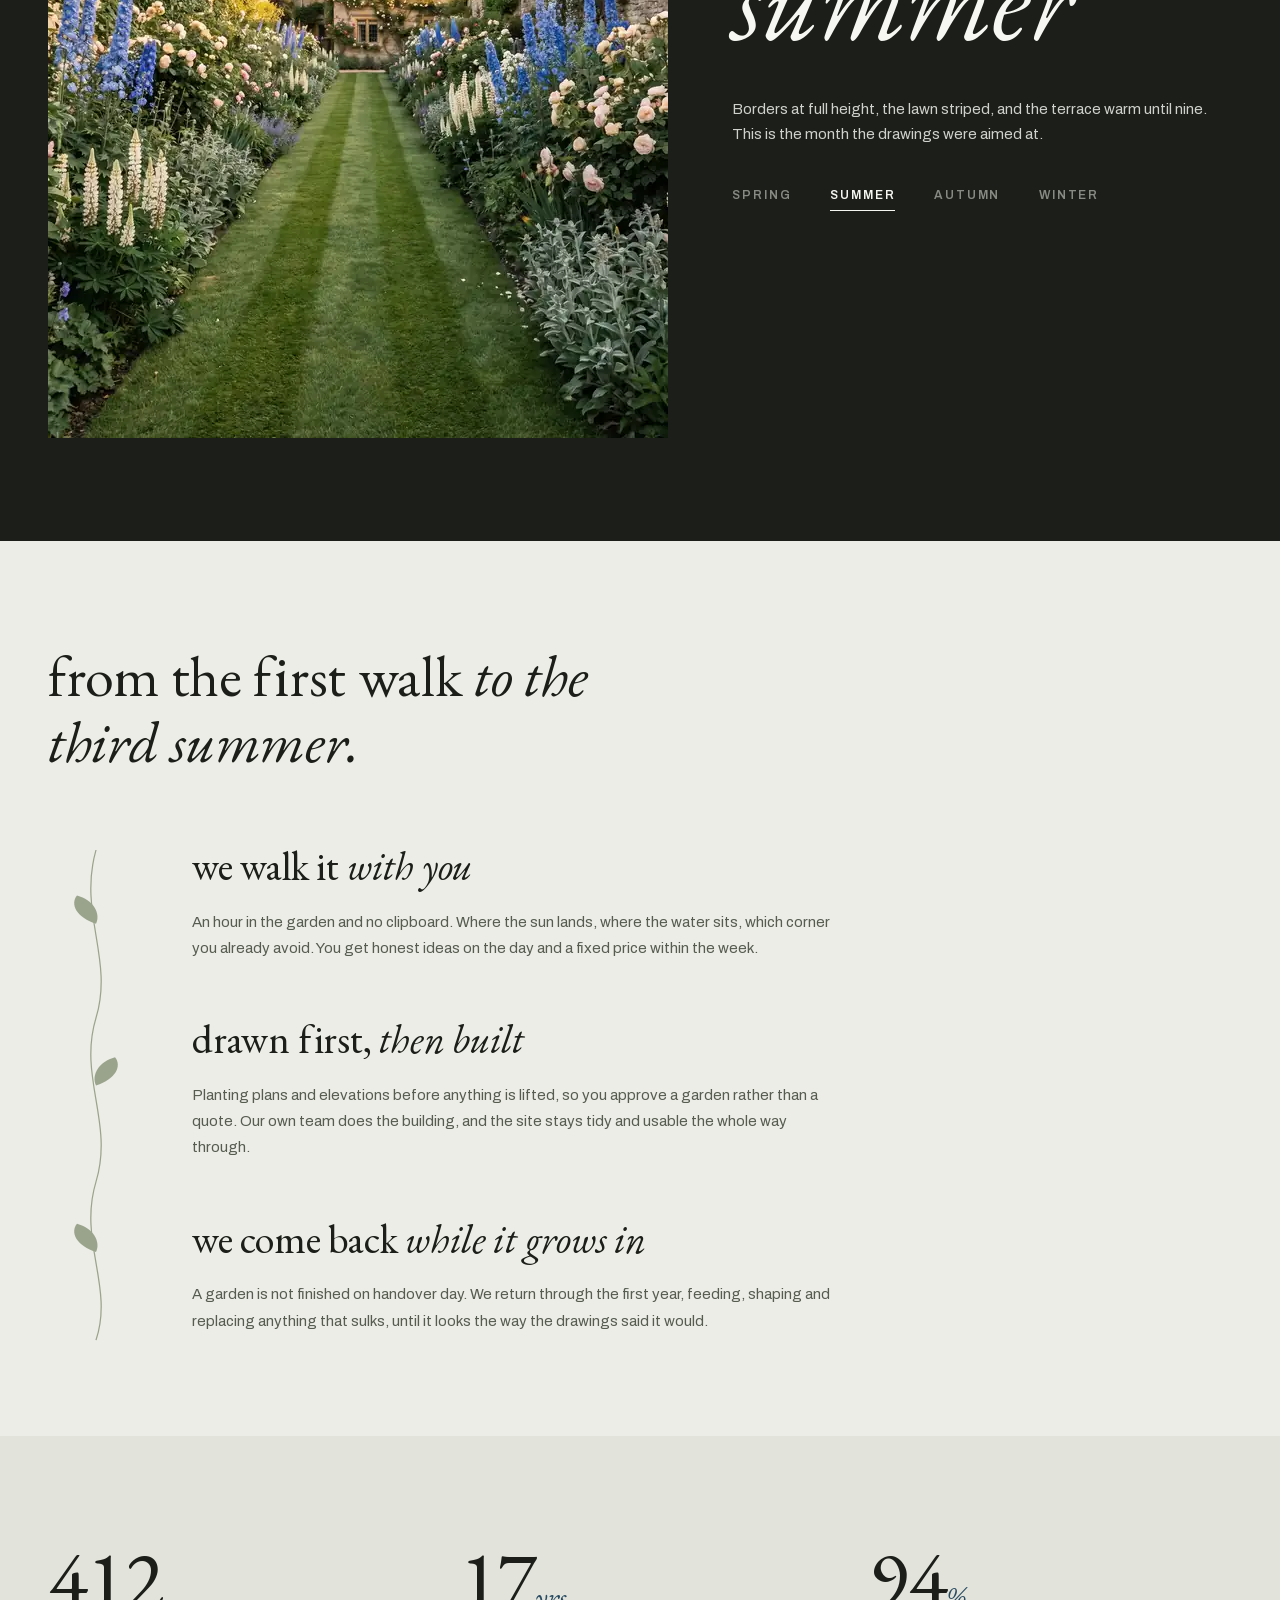
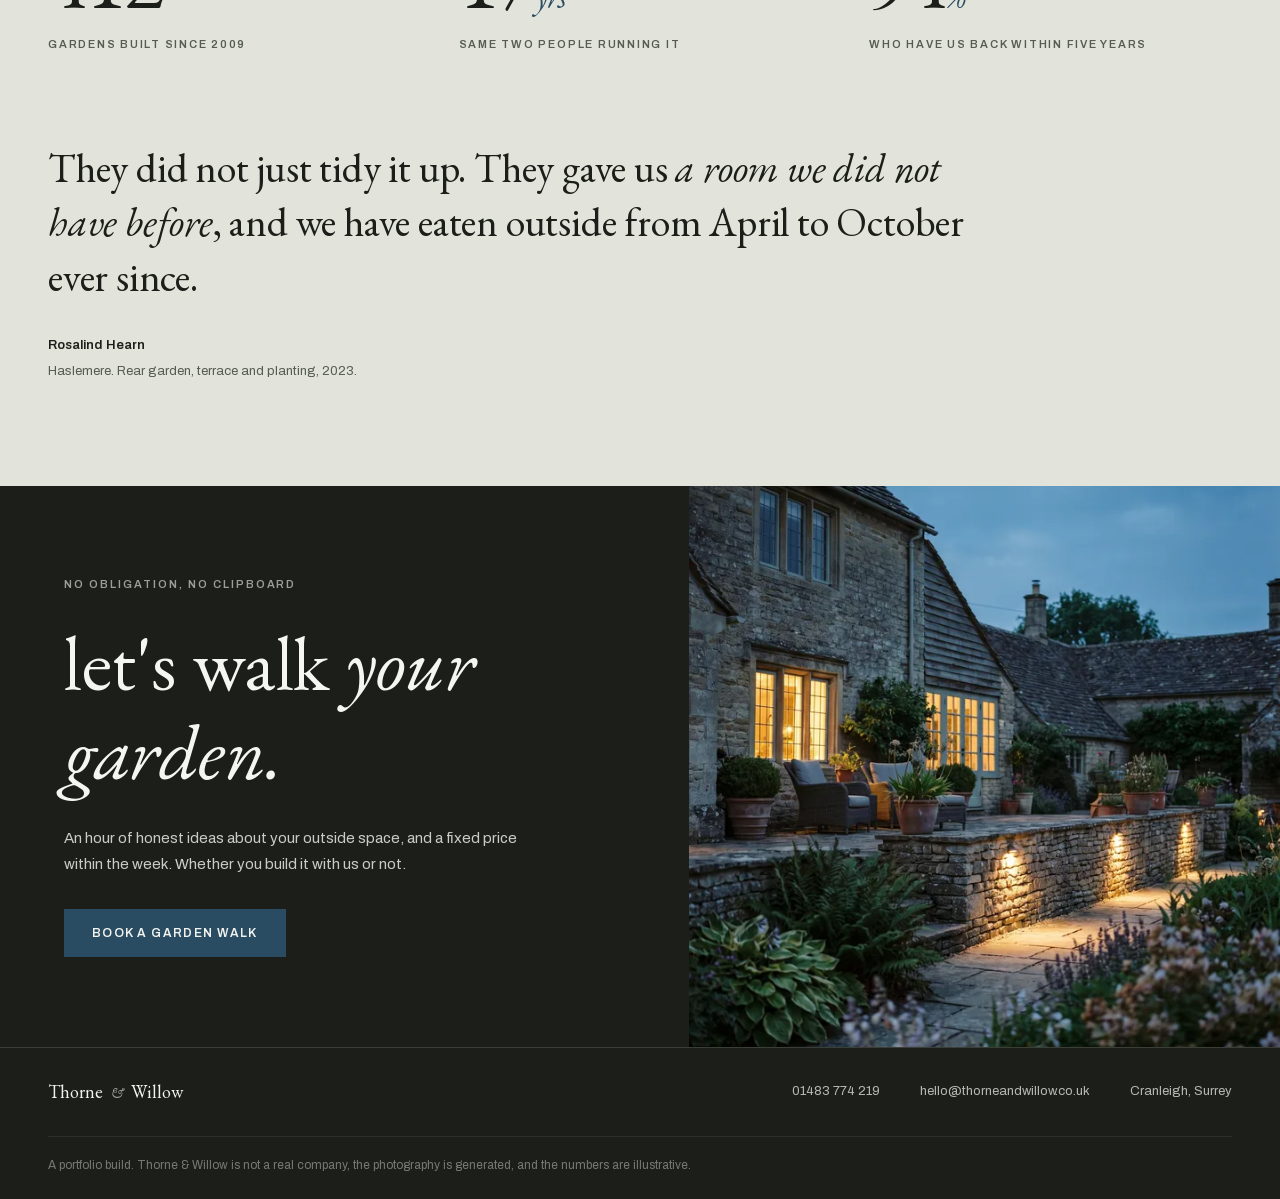
==== commit 45c5d2cc: "Full-bleed video hero, 2K image ladders, social card and structured data The hero is now the garden " ====
--- a/index.html
+++ b/index.html
@@ -6,6 +6,25 @@
 <title>Thorne &amp; Willow. Landscape gardeners, Surrey and West Sussex.</title>
 <meta name="description" content="Design-led gardens, driveways, terraces and planting across Surrey and West Sussex. Drawn first, built by our own team, and looked after through the first year.">
 <meta name="robots" content="noindex, nofollow">
+<link rel="canonical" href="https://kxngcxzz.github.io/Thorne-and-Willow/">
+
+<!-- Social preview. Scrapers do not resolve relative paths, so these are
+     absolute. The card is 896x469, the 1.91:1 ratio every platform crops
+     to, cut from the hero at its native width rather than upscaled. -->
+<meta property="og:type" content="website">
+<meta property="og:site_name" content="Thorne &amp; Willow">
+<meta property="og:locale" content="en_GB">
+<meta property="og:url" content="https://kxngcxzz.github.io/Thorne-and-Willow/">
+<meta property="og:title" content="Thorne &amp; Willow. Landscape gardeners, Surrey and West Sussex.">
+<meta property="og:description" content="Design, build and planting for gardens across Surrey and West Sussex. Drawn first, built by our own team, and looked after through the first year.">
+<meta property="og:image" content="https://kxngcxzz.github.io/Thorne-and-Willow/assets/img/og-card.jpg">
+<meta property="og:image:width" content="896">
+<meta property="og:image:height" content="469">
+<meta property="og:image:alt" content="A striped lawn curving toward deep flowering borders and a brick manor house at golden hour">
+<meta name="twitter:card" content="summary_large_image">
+<meta name="twitter:title" content="Thorne &amp; Willow. Landscape gardeners, Surrey and West Sussex.">
+<meta name="twitter:description" content="Design, build and planting for gardens across Surrey and West Sussex. Drawn first, built by our own team, and looked after through the first year.">
+<meta name="twitter:image" content="https://kxngcxzz.github.io/Thorne-and-Willow/assets/img/og-card.jpg">
 <meta name="theme-color" content="#ecede7">
 <link rel="icon" href="assets/favicon.svg" type="image/svg+xml">
 <link rel="apple-touch-icon" href="assets/apple-touch-icon.png">
@@ -17,6 +36,44 @@
      can bring it back, so the page reads in full with JS blocked. -->
 <script>document.documentElement.className += " js";</script>
 <link rel="stylesheet" href="assets/css/styles.css">
+
+<!-- Structured data. Thorne & Willow is a fictional company and this page is
+     noindex, so this describes the demo, not a real business. It is here
+     because a local trade site is exactly where this markup earns its keep. -->
+<script type="application/ld+json">
+{
+  "@context": "https://schema.org",
+  "@type": "HomeAndConstructionBusiness",
+  "@id": "https://kxngcxzz.github.io/Thorne-and-Willow/#business",
+  "name": "Thorne & Willow",
+  "description": "Design-led gardens, driveways, terraces and planting across Surrey and West Sussex.",
+  "url": "https://kxngcxzz.github.io/Thorne-and-Willow/",
+  "image": "https://kxngcxzz.github.io/Thorne-and-Willow/assets/img/og-card.jpg",
+  "telephone": "+44 1483 774219",
+  "email": "hello@thorneandwillow.co.uk",
+  "foundingDate": "2009",
+  "address": {
+    "@type": "PostalAddress",
+    "addressLocality": "Cranleigh",
+    "addressRegion": "Surrey",
+    "addressCountry": "GB"
+  },
+  "areaServed": [
+    { "@type": "AdministrativeArea", "name": "Surrey" },
+    { "@type": "AdministrativeArea", "name": "West Sussex" }
+  ],
+  "hasOfferCatalog": {
+    "@type": "OfferCatalog",
+    "name": "Garden works",
+    "itemListElement": [
+      { "@type": "Offer", "itemOffered": { "@type": "Service", "name": "Garden design", "description": "Survey, planting plan and drawings, with a fixed price before any work starts." } },
+      { "@type": "Offer", "itemOffered": { "@type": "Service", "name": "Driveways and paths", "description": "Block paving, gravel and stone, laid on a proper sub-base with proper falls." } },
+      { "@type": "Offer", "itemOffered": { "@type": "Service", "name": "Patios and terraces", "description": "Porcelain and sandstone terraces, planted to the edge so they read as garden." } },
+      { "@type": "Offer", "itemOffered": { "@type": "Service", "name": "Planting and lawns", "description": "Borders built to peak in turn from March to October, and lawns laid on dug soil." } }
+    ]
+  }
+}
+</script>
 </head>
 <body>
 
@@ -39,20 +96,18 @@
 
   <!-- Hero ---------------------------------------------------------------- -->
   <section class="hero" id="top">
+    <!-- The poster is a frame from the video itself, so there is no jump when
+         it starts. No autoplay attribute: main.js decides whether to load at
+         all, which keeps the download off reduced-motion and no-JS visitors. -->
+    <video class="hero__video" id="heroVideo" poster="assets/video/hero-poster.jpg"
+           muted loop playsinline preload="none" aria-hidden="true" tabindex="-1"></video>
+    <div class="hero__scrim"></div>
     <div class="wrap hero__in">
       <div class="hero__copy">
         <h1 class="d">we plant for the<br><em>tenth year.</em></h1>
         <p class="lede">Design, build and planting for gardens across Surrey and West Sussex. Made to look right the year it grows in.</p>
         <p class="rule-note">Landscape gardeners since 2009</p>
       </div>
-      <figure class="hero__fig">
-        <picture>
-          <source srcset="assets/img/hero-garden.webp" type="image/webp">
-          <img src="assets/img/hero-garden.jpg" width="896" height="1065"
-               alt="A striped lawn curving toward deep flowering borders and a brick manor house at golden hour"
-               fetchpriority="high" decoding="async">
-        </picture>
-      </figure>
     </div>
   </section>
 
@@ -67,8 +122,11 @@
       <div class="crafts rise" id="crafts">
         <button class="craft" type="button" aria-expanded="true">
           <picture>
-            <source srcset="assets/img/service-design.webp" type="image/webp">
-            <img src="assets/img/service-design.jpg" width="896" height="1199" loading="lazy" decoding="async"
+            <source type="image/webp" sizes="(max-width: 900px) 100vw, 900px"
+                  srcset="assets/img/service-design-900.webp 900w, assets/img/service-design-1800.webp 1800w">
+          <source type="image/jpeg" sizes="(max-width: 900px) 100vw, 900px"
+                  srcset="assets/img/service-design-900.jpg 900w, assets/img/service-design-1800.jpg 1800w">
+            <img src="assets/img/service-design-900.jpg" width="900" height="562" loading="lazy" decoding="async"
                  alt="A gravel path between clipped yew hedges leading to a stone bench in evening light">
           </picture>
           <span class="craft__label d">garden <em>design</em></span>
@@ -80,8 +138,11 @@
 
         <button class="craft" type="button" aria-expanded="false">
           <picture>
-            <source srcset="assets/img/service-driveways.webp" type="image/webp">
-            <img src="assets/img/service-driveways.jpg" width="896" height="1199" loading="lazy" decoding="async"
+            <source type="image/webp" sizes="(max-width: 900px) 100vw, 900px"
+                  srcset="assets/img/service-driveways-900.webp 900w, assets/img/service-driveways-1800.webp 1800w">
+          <source type="image/jpeg" sizes="(max-width: 900px) 100vw, 900px"
+                  srcset="assets/img/service-driveways-900.jpg 900w, assets/img/service-driveways-1800.jpg 1800w">
+            <img src="assets/img/service-driveways-900.jpg" width="900" height="562" loading="lazy" decoding="async"
                  alt="A block-paved driveway curving up to a stone house with a lavender border">
           </picture>
           <span class="craft__label d">driveways &amp; <em>paths</em></span>
@@ -93,8 +154,11 @@
 
         <button class="craft" type="button" aria-expanded="false">
           <picture>
-            <source srcset="assets/img/service-patios.webp" type="image/webp">
-            <img src="assets/img/service-patios.jpg" width="896" height="1199" loading="lazy" decoding="async"
+            <source type="image/webp" sizes="(max-width: 900px) 100vw, 900px"
+                  srcset="assets/img/service-patios-900.webp 900w, assets/img/service-patios-1800.webp 1800w">
+          <source type="image/jpeg" sizes="(max-width: 900px) 100vw, 900px"
+                  srcset="assets/img/service-patios-900.jpg 900w, assets/img/service-patios-1800.jpg 1800w">
+            <img src="assets/img/service-patios-900.jpg" width="900" height="562" loading="lazy" decoding="async"
                  alt="A stone terrace under an oak pergola strung with festoon lights and climbing roses">
           </picture>
           <span class="craft__label d">patios &amp; <em>terraces</em></span>
@@ -106,8 +170,11 @@
 
         <button class="craft" type="button" aria-expanded="false">
           <picture>
-            <source srcset="assets/img/service-planting.webp" type="image/webp">
-            <img src="assets/img/service-planting.jpg" width="896" height="1199" loading="lazy" decoding="async"
+            <source type="image/webp" sizes="(max-width: 900px) 100vw, 900px"
+                  srcset="assets/img/service-planting-900.webp 900w, assets/img/service-planting-1800.webp 1800w">
+          <source type="image/jpeg" sizes="(max-width: 900px) 100vw, 900px"
+                  srcset="assets/img/service-planting-900.jpg 900w, assets/img/service-planting-1800.jpg 1800w">
+            <img src="assets/img/service-planting-900.jpg" width="900" height="562" loading="lazy" decoding="async"
                  alt="A deep herbaceous border of delphiniums and alliums beside a striped lawn">
           </picture>
           <span class="craft__label d">planting &amp; <em>lawns</em></span>
@@ -131,13 +198,19 @@
 
       <div class="ba rise" id="ba">
         <picture>
-          <source srcset="assets/img/after-garden.webp" type="image/webp">
-          <img src="assets/img/after-garden.jpg" width="896" height="1195" loading="lazy" decoding="async"
+          <source type="image/webp" sizes="(max-width: 1080px) 100vw, 675px"
+                  srcset="assets/img/after-garden-675.webp 675w, assets/img/after-garden-1350.webp 1350w">
+          <source type="image/jpeg" sizes="(max-width: 1080px) 100vw, 675px"
+                  srcset="assets/img/after-garden-675.jpg 675w, assets/img/after-garden-1350.jpg 1350w">
+          <img src="assets/img/after-garden-675.jpg" width="675" height="900" loading="lazy" decoding="async"
                alt="The same garden rebuilt with herringbone clay paving, a raised brick planter and a small striped lawn">
         </picture>
         <picture>
-          <source srcset="assets/img/before-garden.webp" type="image/webp">
-          <img class="ba__before" src="assets/img/before-garden.jpg" width="896" height="1195" loading="lazy" decoding="async"
+          <source type="image/webp" sizes="(max-width: 1080px) 100vw, 675px"
+                  srcset="assets/img/before-garden-675.webp 675w, assets/img/before-garden-1350.webp 1350w">
+          <source type="image/jpeg" sizes="(max-width: 1080px) 100vw, 675px"
+                  srcset="assets/img/before-garden-675.jpg 675w, assets/img/before-garden-1350.jpg 1350w">
+          <img class="ba__before" src="assets/img/before-garden-675.jpg" width="675" height="900" loading="lazy" decoding="async"
                alt="The same garden before the work: cracked concrete slabs, weeds and wheelie bins under a grey sky">
         </picture>
         <span class="ba__chip ba__chip--a">Before</span>
@@ -158,23 +231,35 @@
     <div class="wrap seasons__in">
       <figure class="seasons__fig rise" id="seasonFig">
         <picture>
-          <source srcset="assets/img/season-spring.webp" type="image/webp">
-          <img src="assets/img/season-spring.jpg" width="896" height="1127" loading="lazy" decoding="async"
+          <source type="image/webp" sizes="(max-width: 1080px) 100vw, 620px"
+                  srcset="assets/img/season-spring-620.webp 620w, assets/img/season-spring-1240.webp 1240w">
+          <source type="image/jpeg" sizes="(max-width: 1080px) 100vw, 620px"
+                  srcset="assets/img/season-spring-620.jpg 620w, assets/img/season-spring-1240.jpg 1240w">
+          <img src="assets/img/season-spring-620.jpg" width="620" height="780" loading="lazy" decoding="async"
                data-season="spring" alt="The same walled cottage garden in spring, borders full of tulips and narcissi">
         </picture>
         <picture>
-          <source srcset="assets/img/season-summer.webp" type="image/webp">
-          <img src="assets/img/season-summer.jpg" width="896" height="1127" loading="lazy" decoding="async"
+          <source type="image/webp" sizes="(max-width: 1080px) 100vw, 620px"
+                  srcset="assets/img/season-summer-620.webp 620w, assets/img/season-summer-1240.webp 1240w">
+          <source type="image/jpeg" sizes="(max-width: 1080px) 100vw, 620px"
+                  srcset="assets/img/season-summer-620.jpg 620w, assets/img/season-summer-1240.jpg 1240w">
+          <img src="assets/img/season-summer-620.jpg" width="620" height="780" loading="lazy" decoding="async"
                data-season="summer" data-on="true" alt="The same walled cottage garden in high summer, borders at full height either side of a striped grass path">
         </picture>
         <picture>
-          <source srcset="assets/img/season-autumn.webp" type="image/webp">
-          <img src="assets/img/season-autumn.jpg" width="896" height="1127" loading="lazy" decoding="async"
+          <source type="image/webp" sizes="(max-width: 1080px) 100vw, 620px"
+                  srcset="assets/img/season-autumn-620.webp 620w, assets/img/season-autumn-1240.webp 1240w">
+          <source type="image/jpeg" sizes="(max-width: 1080px) 100vw, 620px"
+                  srcset="assets/img/season-autumn-620.jpg 620w, assets/img/season-autumn-1240.jpg 1240w">
+          <img src="assets/img/season-autumn-620.jpg" width="620" height="780" loading="lazy" decoding="async"
                data-season="autumn" alt="The same walled cottage garden in autumn, copper acers and fallen leaves across the grass path">
         </picture>
         <picture>
-          <source srcset="assets/img/season-winter.webp" type="image/webp">
-          <img src="assets/img/season-winter.jpg" width="896" height="1127" loading="lazy" decoding="async"
+          <source type="image/webp" sizes="(max-width: 1080px) 100vw, 620px"
+                  srcset="assets/img/season-winter-620.webp 620w, assets/img/season-winter-1240.webp 1240w">
+          <source type="image/jpeg" sizes="(max-width: 1080px) 100vw, 620px"
+                  srcset="assets/img/season-winter-620.jpg 620w, assets/img/season-winter-1240.jpg 1240w">
+          <img src="assets/img/season-winter-620.jpg" width="620" height="780" loading="lazy" decoding="async"
                data-season="winter" alt="The same walled cottage garden under hard frost, clipped box topiary rimed white">
         </picture>
       </figure>
@@ -267,8 +352,11 @@
       </div>
       <figure class="closing__fig">
         <picture>
-          <source srcset="assets/img/closing-terrace.webp" type="image/webp">
-          <img src="assets/img/closing-terrace.jpg" width="896" height="988" loading="lazy" decoding="async"
+          <source type="image/webp" sizes="(max-width: 700px) 100vw, 664px"
+                  srcset="assets/img/closing-terrace-664.webp 664w, assets/img/closing-terrace-1440.webp 1440w">
+          <source type="image/jpeg" sizes="(max-width: 700px) 100vw, 664px"
+                  srcset="assets/img/closing-terrace-664.jpg 664w, assets/img/closing-terrace-1440.jpg 1440w">
+          <img src="assets/img/closing-terrace-664.jpg" width="664" height="732" loading="lazy" decoding="async"
                alt="A cottage terrace at blue hour, warm lit windows and low garden lighting on a stone wall">
         </picture>
       </figure>
--- a/assets/css/styles.css
+++ b/assets/css/styles.css
@@ -168,11 +168,13 @@
    4. Navigation
    -------------------------------------------------------------------------- */
 .nav {
-  position: sticky;
+  position: fixed;
   top: 0;
+  left: 0;
+  right: 0;
   z-index: 50;
   height: var(--nav-h);
-  background: var(--paper);
+  background: transparent;
   border-bottom: 1px solid transparent;
   transition: border-color 0.25s var(--ease), background 0.25s var(--ease);
 }
@@ -195,11 +197,17 @@
   align-items: baseline;
   gap: 8px;
   font-family: var(--display);
-  color: var(--ink);
+  color: #f2f3ee;
   font-size: 21px;
 }
-.mark span { font-style: italic; font-size: 15px; color: var(--ink-soft); }
-.mark:hover { color: var(--ink); }
+.mark span { font-style: italic; font-size: 15px; color: rgba(242, 243, 238, 0.66); }
+.nav[data-stuck="true"] .mark { color: var(--ink); }
+.nav[data-stuck="true"] .mark span { color: var(--ink-soft); }
+/* The wordmark sits on a dark ground in both places it appears -- over the
+   hero video and on the footer -- so hover lifts to white. Only the stuck bar
+   is on paper, and it overrides. */
+.nav .mark:hover, .foot .mark:hover { color: #ffffff; }
+.nav[data-stuck="true"] .mark:hover { color: var(--ink); }
 
 .nav__links { display: flex; align-items: center; gap: 36px; }
 .nav__links a {
@@ -207,31 +215,73 @@
   font-weight: 500;
   letter-spacing: 0.1em;
   text-transform: uppercase;
-  color: var(--ink-soft);
+  /* Full strength over the video. Dimming this to 82% cost 1.2 of contrast
+     against open sky, which is more than the softer look was worth. */
+  color: #f2f3ee;
 }
 .nav__links a:hover,
-.nav__links a[aria-current="true"] { color: var(--ink); }
+.nav__links a[aria-current="true"] { color: #ffffff; }
+.nav[data-stuck="true"] .nav__links a { color: var(--ink-soft); }
+.nav[data-stuck="true"] .nav__links a:hover,
+.nav[data-stuck="true"] .nav__links a[aria-current="true"] { color: var(--ink); }
+.nav__toggle { color: #f2f3ee; }
+.nav[data-stuck="true"] .nav__toggle { color: var(--ink); }
 
 .nav__toggle { display: none; }
 
 /* --------------------------------------------------------------------------
-   5. Hero
-   -------------------------------------------------------------------------- */
-.hero { padding: clamp(40px, 6vw, 76px) 0 clamp(56px, 7vw, 92px); }
+   5. Hero. Full bleed video band. The poster carries the first paint and the
+   video only arrives if main.js decides it should, so a reduced-motion or
+   no-JS visitor gets a still and downloads nothing extra.
+   -------------------------------------------------------------------------- */
+.hero {
+  position: relative;
+  min-height: min(88vh, 760px);
+  display: flex;
+  align-items: flex-end;
+  overflow: hidden;
+  background: var(--ink);
+}
+
+.hero__video {
+  position: absolute;
+  inset: 0;
+  width: 100%;
+  height: 100%;
+  object-fit: cover;
+  /* The poster paints here until the video is asked for. */
+  background: var(--ink) center/cover no-repeat;
+}
+
+/* Weighted to the bottom left, where the headline sits, and kept off the
+   sky so the top of the frame stays open. */
+.hero__scrim {
+  position: absolute;
+  inset: 0;
+  background:
+    /* Top band. The bar sits over open sky, the brightest thing in the frame,
+       so it gets its own cover. Measured in pixels rather than percent: the
+       bar is a fixed height, so a percentage band thinned out on short
+       viewports exactly where the video crop was tightest and brightest. */
+    linear-gradient(to bottom, rgba(20, 24, 17, 0.76) 0px, rgba(20, 24, 17, 0.46) 66px, rgba(20, 24, 17, 0) 168px),
+    /* Bottom band, under the headline block. */
+    linear-gradient(to top, rgba(20, 24, 17, 0.84) 0%, rgba(20, 24, 17, 0.38) 40%, rgba(20, 24, 17, 0) 70%),
+    /* Left band, so the copy column keeps its footing even when the right of
+       the frame is doing the work. */
+    linear-gradient(to right, rgba(20, 24, 17, 0.54) 0%, rgba(20, 24, 17, 0.14) 48%, rgba(20, 24, 17, 0) 74%);
+}
 
 .hero__in {
-  display: grid;
-  grid-template-columns: minmax(0, 1fr) minmax(0, 656px);
-  gap: clamp(32px, 5vw, 72px);
-  align-items: center;
-}
-
-.hero__copy { display: flex; flex-direction: column; gap: 28px; }
-.hero h1 { font-size: var(--s4); }
-.hero .lede { max-width: 27rem; }
-
-.hero__fig { margin: 0; }
-.hero__fig img { width: 100%; aspect-ratio: 656 / 780; object-fit: cover; }
+  position: relative;
+  padding-top: clamp(96px, 18vh, 200px);
+  padding-bottom: clamp(48px, 8vh, 88px);
+}
+
+.hero__copy { display: flex; flex-direction: column; gap: 26px; max-width: 34rem; }
+.hero h1 { font-size: var(--s4); color: #f6f7f2; }
+.hero .lede { color: rgba(242, 243, 238, 0.94); max-width: 27rem; }
+.hero .rule-note { color: rgba(242, 243, 238, 0.76); }
+.hero .rule-note::before { background: rgba(242, 243, 238, 0.5); }
 
 /* --------------------------------------------------------------------------
    6. Section furniture
@@ -619,10 +669,12 @@
   .seasons__fig { max-width: 560px; }
   .ba { max-width: 560px; }
   .closing__in { grid-template-columns: minmax(0, 1fr); }
-  /* Capped at the source width so cover never enlarges it. Between 896 and
-     1080 that leaves a margin either side, which reads as a framed plate
-     rather than a stretched band. */
-  .closing__fig { min-height: 300px; order: 2; width: 100%; max-width: 896px; margin-inline: auto; }
+  /* Capped so cover never enlarges the plate. Between 664 and 1080 that
+     leaves a margin either side, which reads as a framed plate rather than a
+     stretched band. The 1440 file covers this at 2x with room to spare, which
+     the old 1328 one did not: the desktop grid hands the figure 664.5px, and
+     1328 was a pixel short of covering it. */
+  .closing__fig { min-height: 300px; order: 2; width: 100%; max-width: 664px; margin-inline: auto; }
 }
 
 @media (max-width: 900px) {
@@ -666,6 +718,12 @@
     border-bottom: 1px solid var(--rule);
   }
   .nav__links[data-open="true"] a { padding: 12px 0; }
+  /* The dropped panel is paper whatever the bar behind it is doing, so its
+     links leave the over-video palette behind. Without this they stay
+     near-white on paper and effectively vanish. */
+  .nav__links[data-open="true"] a { color: var(--ink-soft); }
+  .nav__links[data-open="true"] a:hover,
+  .nav__links[data-open="true"] a[aria-current="true"] { color: var(--ink); }
   .nav__toggle {
     display: inline-flex;
     align-items: center;
@@ -678,10 +736,14 @@
     font-weight: 600;
     letter-spacing: 0.12em;
     text-transform: uppercase;
-    color: var(--ink);
     cursor: pointer;
   }
   .nav .btn { display: none; }
+  .hero__scrim {
+    background:
+      linear-gradient(to bottom, rgba(20, 24, 17, 0.84) 0px, rgba(20, 24, 17, 0.58) 72px, rgba(20, 24, 17, 0) 190px),
+      linear-gradient(to top, rgba(20, 24, 17, 0.86) 0%, rgba(20, 24, 17, 0.46) 46%, rgba(20, 24, 17, 0) 76%);
+  }
   .foot__in { flex-direction: column; align-items: flex-start; }
   /* Touch targets. On a pointer 20px is fine; on a thumb it is not. */
   .foot a { display: inline-flex; align-items: center; min-height: 44px; }
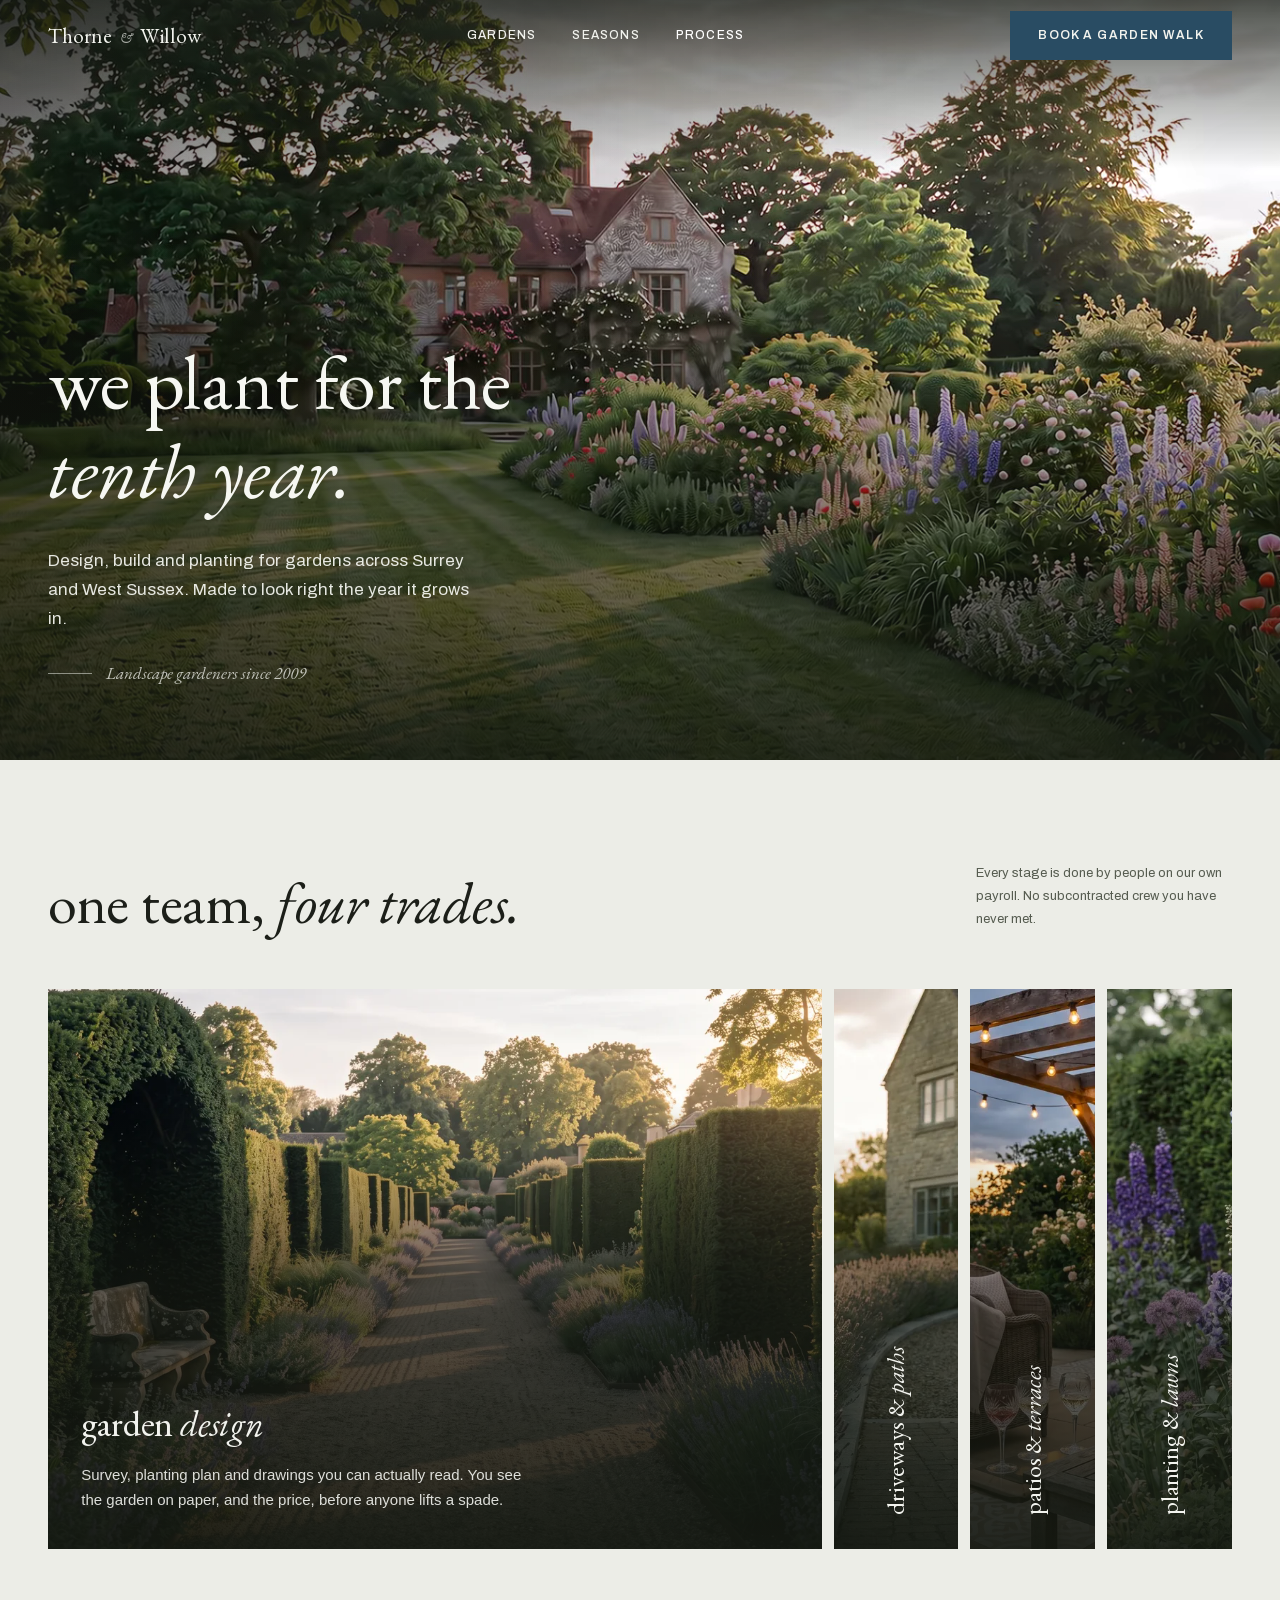
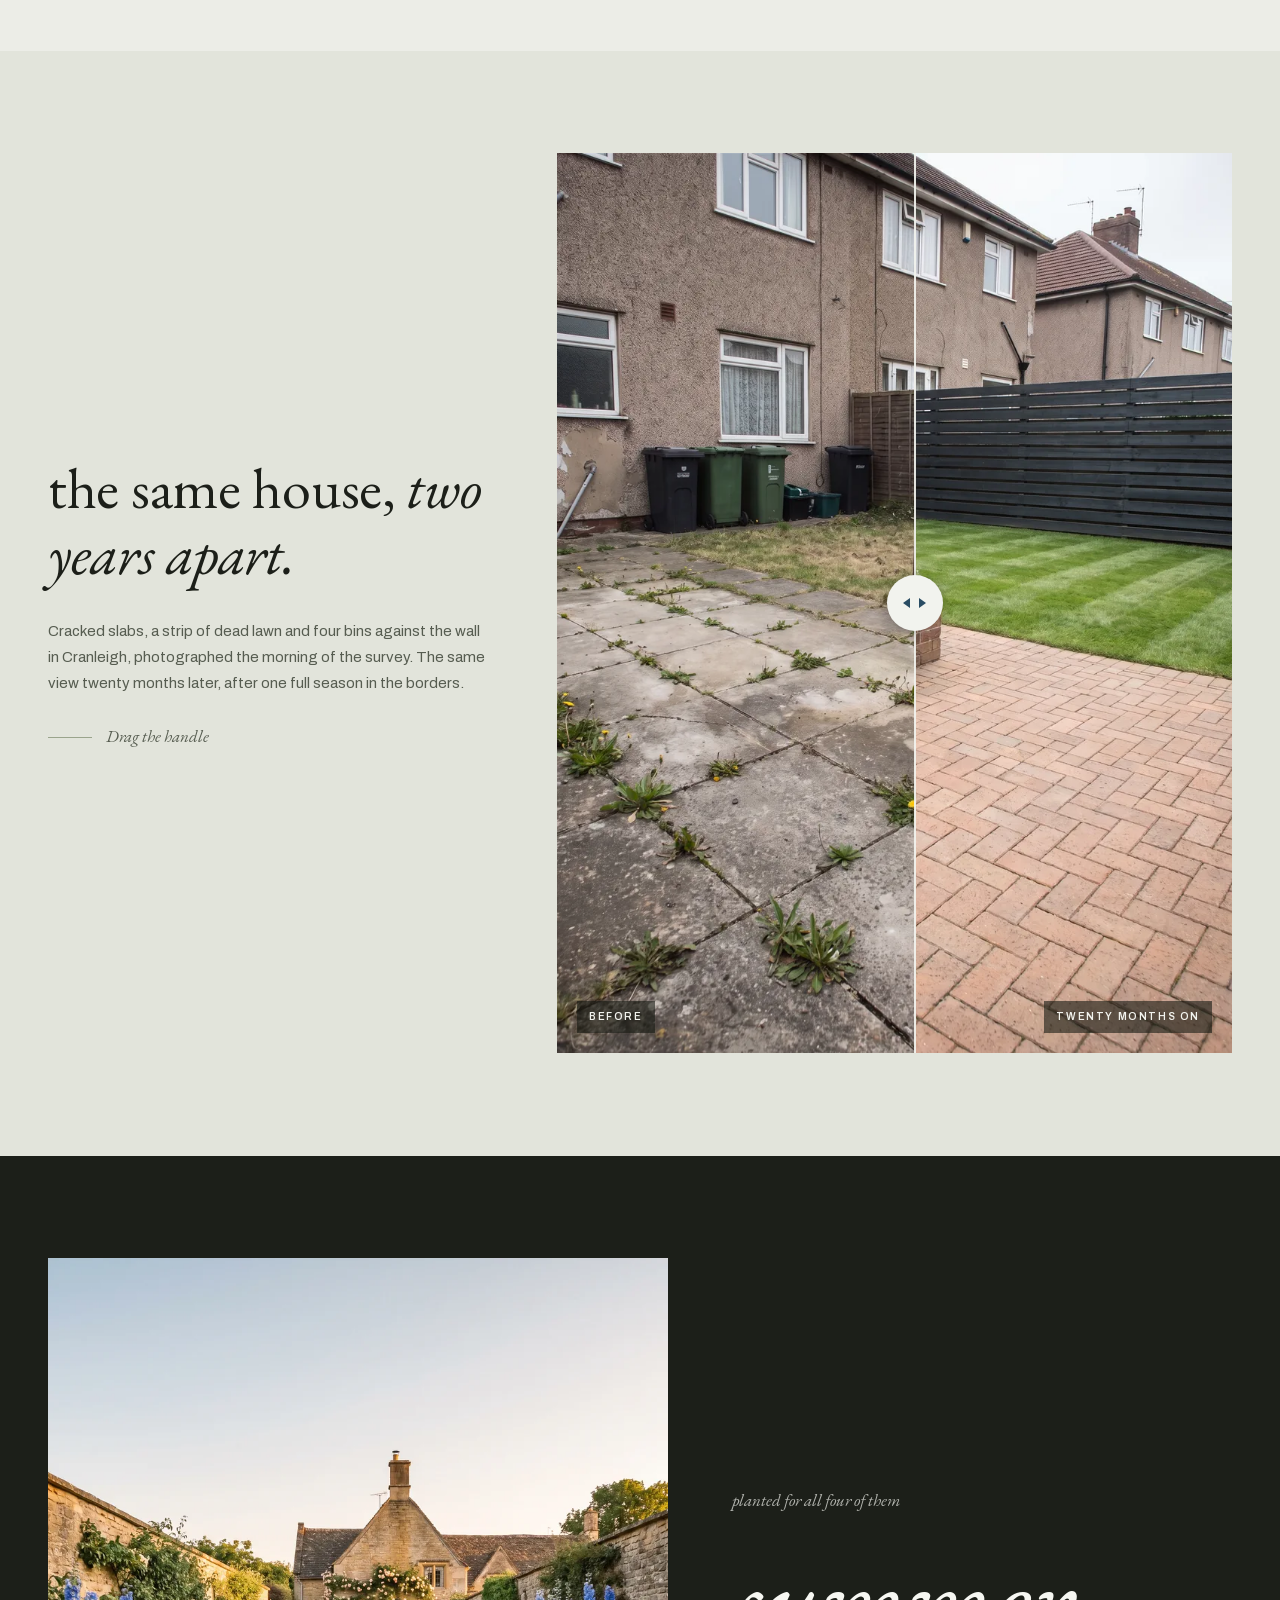
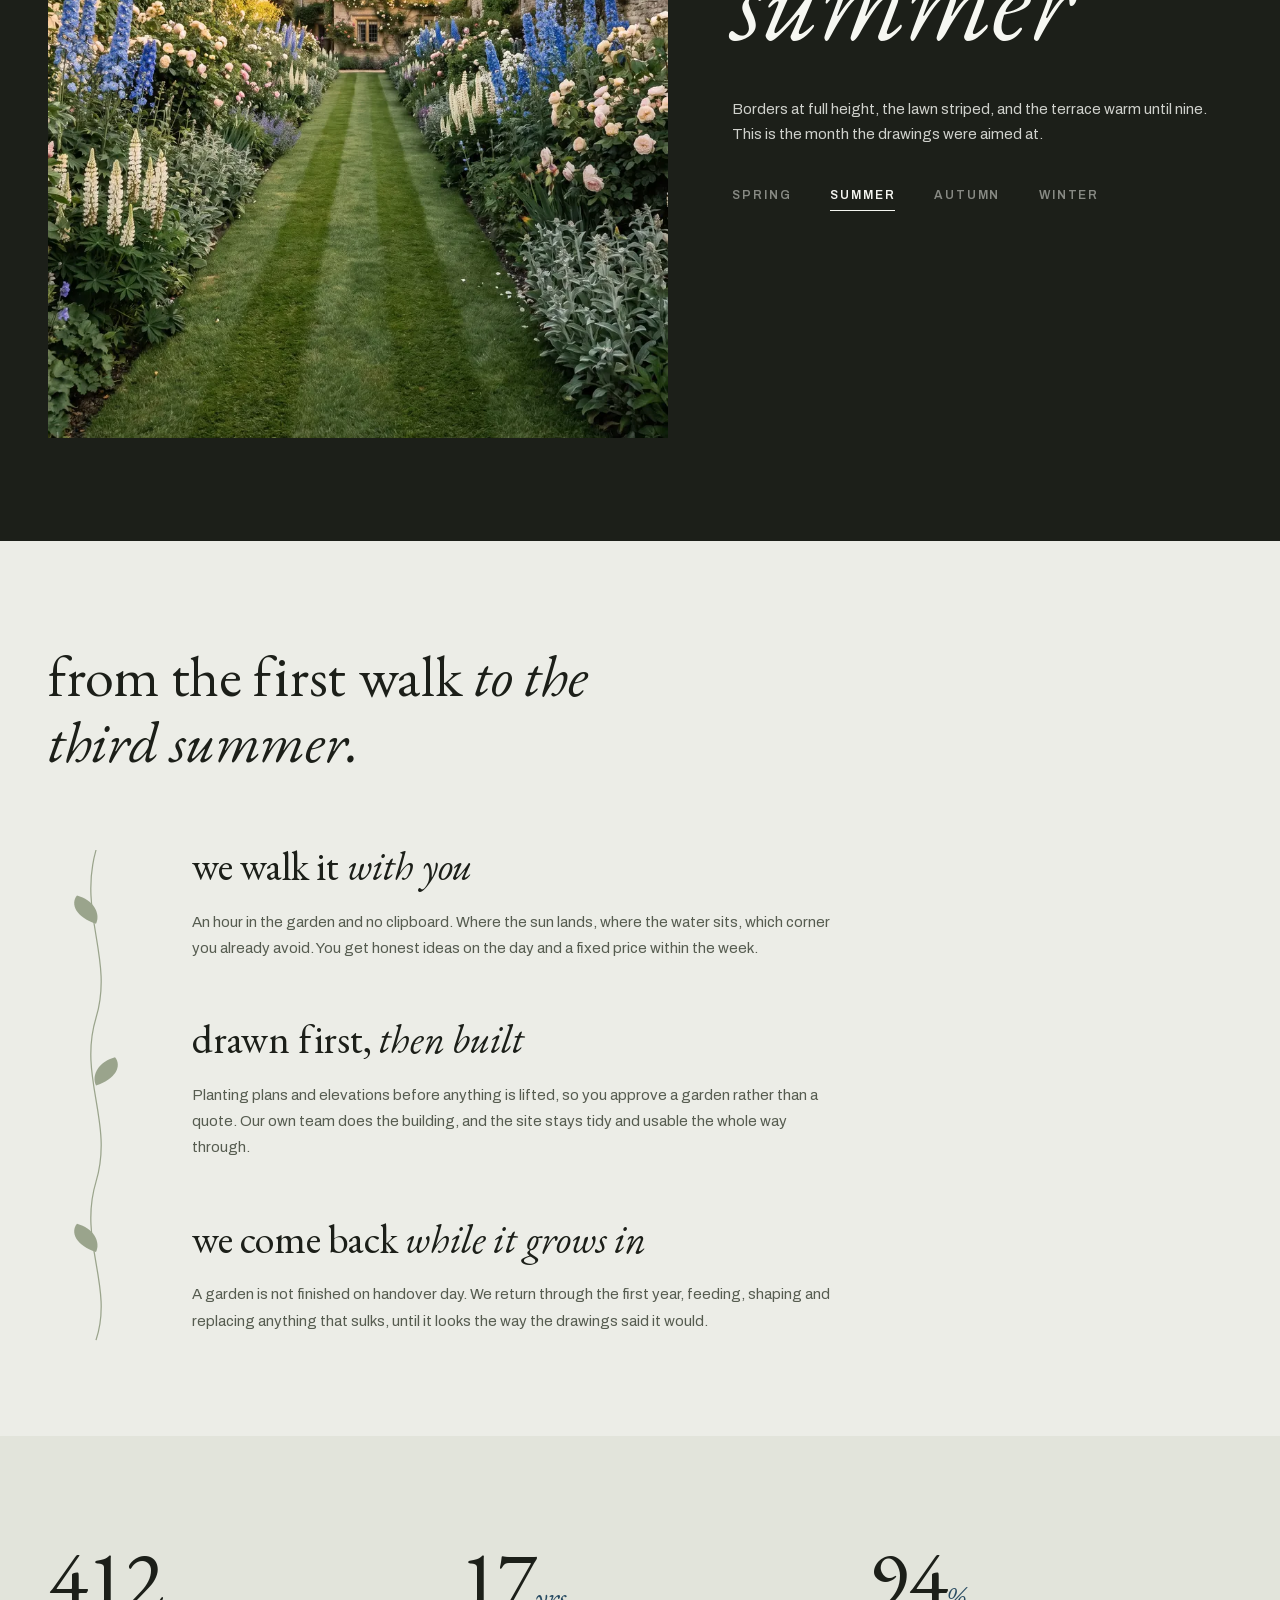
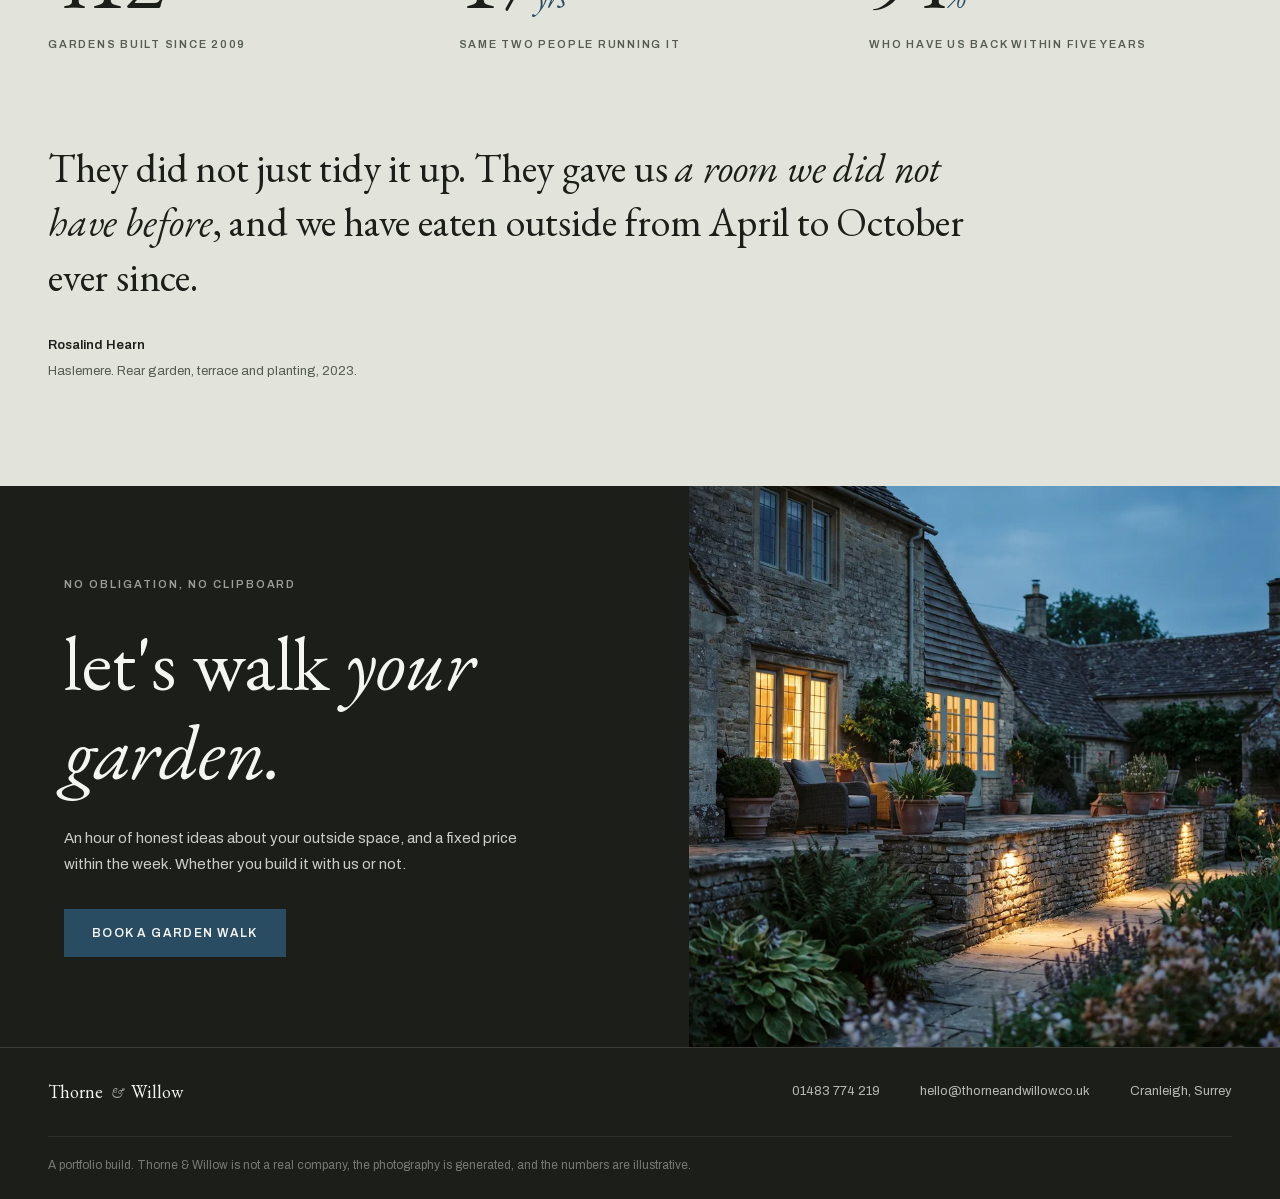
==== commit c3f79b5e: "Rebuild the image ladders at full master resolution Desktop looked soft while a phone looked sharp, " ====
--- a/index.html
+++ b/index.html
@@ -122,11 +122,11 @@
       <div class="crafts rise" id="crafts">
         <button class="craft" type="button" aria-expanded="true">
           <picture>
-            <source type="image/webp" sizes="(max-width: 900px) 100vw, 900px"
-                  srcset="assets/img/service-design-900.webp 900w, assets/img/service-design-1800.webp 1800w">
-          <source type="image/jpeg" sizes="(max-width: 900px) 100vw, 900px"
-                  srcset="assets/img/service-design-900.jpg 900w, assets/img/service-design-1800.jpg 1800w">
-            <img src="assets/img/service-design-900.jpg" width="900" height="562" loading="lazy" decoding="async"
+            <source type="image/webp" sizes="(max-width: 600px) 480px, (max-width: 900px) 100vw, 1264px"
+                  srcset="assets/img/service-design-640.webp 640w, assets/img/service-design-1264.webp 1264w, assets/img/service-design-2458.webp 2458w">
+          <source type="image/jpeg" sizes="(max-width: 600px) 480px, (max-width: 900px) 100vw, 1264px"
+                  srcset="assets/img/service-design-640.jpg 640w, assets/img/service-design-1264.jpg 1264w, assets/img/service-design-2458.jpg 2458w">
+            <img src="assets/img/service-design-640.jpg" width="640" height="400" loading="lazy" decoding="async"
                  alt="A gravel path between clipped yew hedges leading to a stone bench in evening light">
           </picture>
           <span class="craft__label d">garden <em>design</em></span>
@@ -138,11 +138,11 @@
 
         <button class="craft" type="button" aria-expanded="false">
           <picture>
-            <source type="image/webp" sizes="(max-width: 900px) 100vw, 900px"
-                  srcset="assets/img/service-driveways-900.webp 900w, assets/img/service-driveways-1800.webp 1800w">
-          <source type="image/jpeg" sizes="(max-width: 900px) 100vw, 900px"
-                  srcset="assets/img/service-driveways-900.jpg 900w, assets/img/service-driveways-1800.jpg 1800w">
-            <img src="assets/img/service-driveways-900.jpg" width="900" height="562" loading="lazy" decoding="async"
+            <source type="image/webp" sizes="(max-width: 600px) 480px, (max-width: 900px) 100vw, 1264px"
+                  srcset="assets/img/service-driveways-640.webp 640w, assets/img/service-driveways-1264.webp 1264w, assets/img/service-driveways-2528.webp 2528w">
+          <source type="image/jpeg" sizes="(max-width: 600px) 480px, (max-width: 900px) 100vw, 1264px"
+                  srcset="assets/img/service-driveways-640.jpg 640w, assets/img/service-driveways-1264.jpg 1264w, assets/img/service-driveways-2528.jpg 2528w">
+            <img src="assets/img/service-driveways-640.jpg" width="640" height="400" loading="lazy" decoding="async"
                  alt="A block-paved driveway curving up to a stone house with a lavender border">
           </picture>
           <span class="craft__label d">driveways &amp; <em>paths</em></span>
@@ -154,11 +154,11 @@
 
         <button class="craft" type="button" aria-expanded="false">
           <picture>
-            <source type="image/webp" sizes="(max-width: 900px) 100vw, 900px"
-                  srcset="assets/img/service-patios-900.webp 900w, assets/img/service-patios-1800.webp 1800w">
-          <source type="image/jpeg" sizes="(max-width: 900px) 100vw, 900px"
-                  srcset="assets/img/service-patios-900.jpg 900w, assets/img/service-patios-1800.jpg 1800w">
-            <img src="assets/img/service-patios-900.jpg" width="900" height="562" loading="lazy" decoding="async"
+            <source type="image/webp" sizes="(max-width: 600px) 480px, (max-width: 900px) 100vw, 1264px"
+                  srcset="assets/img/service-patios-640.webp 640w, assets/img/service-patios-1264.webp 1264w, assets/img/service-patios-2528.webp 2528w">
+          <source type="image/jpeg" sizes="(max-width: 600px) 480px, (max-width: 900px) 100vw, 1264px"
+                  srcset="assets/img/service-patios-640.jpg 640w, assets/img/service-patios-1264.jpg 1264w, assets/img/service-patios-2528.jpg 2528w">
+            <img src="assets/img/service-patios-640.jpg" width="640" height="400" loading="lazy" decoding="async"
                  alt="A stone terrace under an oak pergola strung with festoon lights and climbing roses">
           </picture>
           <span class="craft__label d">patios &amp; <em>terraces</em></span>
@@ -170,11 +170,11 @@
 
         <button class="craft" type="button" aria-expanded="false">
           <picture>
-            <source type="image/webp" sizes="(max-width: 900px) 100vw, 900px"
-                  srcset="assets/img/service-planting-900.webp 900w, assets/img/service-planting-1800.webp 1800w">
-          <source type="image/jpeg" sizes="(max-width: 900px) 100vw, 900px"
-                  srcset="assets/img/service-planting-900.jpg 900w, assets/img/service-planting-1800.jpg 1800w">
-            <img src="assets/img/service-planting-900.jpg" width="900" height="562" loading="lazy" decoding="async"
+            <source type="image/webp" sizes="(max-width: 600px) 480px, (max-width: 900px) 100vw, 1264px"
+                  srcset="assets/img/service-planting-640.webp 640w, assets/img/service-planting-1264.webp 1264w, assets/img/service-planting-2528.webp 2528w">
+          <source type="image/jpeg" sizes="(max-width: 600px) 480px, (max-width: 900px) 100vw, 1264px"
+                  srcset="assets/img/service-planting-640.jpg 640w, assets/img/service-planting-1264.jpg 1264w, assets/img/service-planting-2528.jpg 2528w">
+            <img src="assets/img/service-planting-640.jpg" width="640" height="400" loading="lazy" decoding="async"
                  alt="A deep herbaceous border of delphiniums and alliums beside a striped lawn">
           </picture>
           <span class="craft__label d">planting &amp; <em>lawns</em></span>
@@ -199,18 +199,18 @@
       <div class="ba rise" id="ba">
         <picture>
           <source type="image/webp" sizes="(max-width: 1080px) 100vw, 675px"
-                  srcset="assets/img/after-garden-675.webp 675w, assets/img/after-garden-1350.webp 1350w">
+                  srcset="assets/img/after-garden-448.webp 448w, assets/img/after-garden-896.webp 896w, assets/img/after-garden-1792.webp 1792w">
           <source type="image/jpeg" sizes="(max-width: 1080px) 100vw, 675px"
-                  srcset="assets/img/after-garden-675.jpg 675w, assets/img/after-garden-1350.jpg 1350w">
-          <img src="assets/img/after-garden-675.jpg" width="675" height="900" loading="lazy" decoding="async"
+                  srcset="assets/img/after-garden-448.jpg 448w, assets/img/after-garden-896.jpg 896w, assets/img/after-garden-1792.jpg 1792w">
+          <img src="assets/img/after-garden-448.jpg" width="448" height="597" loading="lazy" decoding="async"
                alt="The same garden rebuilt with herringbone clay paving, a raised brick planter and a small striped lawn">
         </picture>
         <picture>
           <source type="image/webp" sizes="(max-width: 1080px) 100vw, 675px"
-                  srcset="assets/img/before-garden-675.webp 675w, assets/img/before-garden-1350.webp 1350w">
+                  srcset="assets/img/before-garden-448.webp 448w, assets/img/before-garden-896.webp 896w, assets/img/before-garden-1792.webp 1792w">
           <source type="image/jpeg" sizes="(max-width: 1080px) 100vw, 675px"
-                  srcset="assets/img/before-garden-675.jpg 675w, assets/img/before-garden-1350.jpg 1350w">
-          <img class="ba__before" src="assets/img/before-garden-675.jpg" width="675" height="900" loading="lazy" decoding="async"
+                  srcset="assets/img/before-garden-448.jpg 448w, assets/img/before-garden-896.jpg 896w, assets/img/before-garden-1792.jpg 1792w">
+          <img class="ba__before" src="assets/img/before-garden-448.jpg" width="448" height="597" loading="lazy" decoding="async"
                alt="The same garden before the work: cracked concrete slabs, weeds and wheelie bins under a grey sky">
         </picture>
         <span class="ba__chip ba__chip--a">Before</span>
@@ -232,34 +232,34 @@
       <figure class="seasons__fig rise" id="seasonFig">
         <picture>
           <source type="image/webp" sizes="(max-width: 1080px) 100vw, 620px"
-                  srcset="assets/img/season-spring-620.webp 620w, assets/img/season-spring-1240.webp 1240w">
+                  data-srcset="assets/img/season-spring-448.webp 448w, assets/img/season-spring-896.webp 896w, assets/img/season-spring-1792.webp 1792w">
           <source type="image/jpeg" sizes="(max-width: 1080px) 100vw, 620px"
-                  srcset="assets/img/season-spring-620.jpg 620w, assets/img/season-spring-1240.jpg 1240w">
-          <img src="assets/img/season-spring-620.jpg" width="620" height="780" loading="lazy" decoding="async"
+                  data-srcset="assets/img/season-spring-448.jpg 448w, assets/img/season-spring-896.jpg 896w, assets/img/season-spring-1792.jpg 1792w">
+          <img data-src="assets/img/season-spring-448.jpg" width="448" height="564" loading="lazy" decoding="async"
                data-season="spring" alt="The same walled cottage garden in spring, borders full of tulips and narcissi">
         </picture>
         <picture>
           <source type="image/webp" sizes="(max-width: 1080px) 100vw, 620px"
-                  srcset="assets/img/season-summer-620.webp 620w, assets/img/season-summer-1240.webp 1240w">
+                  srcset="assets/img/season-summer-448.webp 448w, assets/img/season-summer-896.webp 896w, assets/img/season-summer-1792.webp 1792w">
           <source type="image/jpeg" sizes="(max-width: 1080px) 100vw, 620px"
-                  srcset="assets/img/season-summer-620.jpg 620w, assets/img/season-summer-1240.jpg 1240w">
-          <img src="assets/img/season-summer-620.jpg" width="620" height="780" loading="lazy" decoding="async"
+                  srcset="assets/img/season-summer-448.jpg 448w, assets/img/season-summer-896.jpg 896w, assets/img/season-summer-1792.jpg 1792w">
+          <img src="assets/img/season-summer-448.jpg" width="448" height="564" loading="lazy" decoding="async"
                data-season="summer" data-on="true" alt="The same walled cottage garden in high summer, borders at full height either side of a striped grass path">
         </picture>
         <picture>
           <source type="image/webp" sizes="(max-width: 1080px) 100vw, 620px"
-                  srcset="assets/img/season-autumn-620.webp 620w, assets/img/season-autumn-1240.webp 1240w">
+                  data-srcset="assets/img/season-autumn-448.webp 448w, assets/img/season-autumn-896.webp 896w, assets/img/season-autumn-1792.webp 1792w">
           <source type="image/jpeg" sizes="(max-width: 1080px) 100vw, 620px"
-                  srcset="assets/img/season-autumn-620.jpg 620w, assets/img/season-autumn-1240.jpg 1240w">
-          <img src="assets/img/season-autumn-620.jpg" width="620" height="780" loading="lazy" decoding="async"
+                  data-srcset="assets/img/season-autumn-448.jpg 448w, assets/img/season-autumn-896.jpg 896w, assets/img/season-autumn-1792.jpg 1792w">
+          <img data-src="assets/img/season-autumn-448.jpg" width="448" height="564" loading="lazy" decoding="async"
                data-season="autumn" alt="The same walled cottage garden in autumn, copper acers and fallen leaves across the grass path">
         </picture>
         <picture>
           <source type="image/webp" sizes="(max-width: 1080px) 100vw, 620px"
-                  srcset="assets/img/season-winter-620.webp 620w, assets/img/season-winter-1240.webp 1240w">
+                  data-srcset="assets/img/season-winter-448.webp 448w, assets/img/season-winter-896.webp 896w, assets/img/season-winter-1792.webp 1792w">
           <source type="image/jpeg" sizes="(max-width: 1080px) 100vw, 620px"
-                  srcset="assets/img/season-winter-620.jpg 620w, assets/img/season-winter-1240.jpg 1240w">
-          <img src="assets/img/season-winter-620.jpg" width="620" height="780" loading="lazy" decoding="async"
+                  data-srcset="assets/img/season-winter-448.jpg 448w, assets/img/season-winter-896.jpg 896w, assets/img/season-winter-1792.jpg 1792w">
+          <img data-src="assets/img/season-winter-448.jpg" width="448" height="564" loading="lazy" decoding="async"
                data-season="winter" alt="The same walled cottage garden under hard frost, clipped box topiary rimed white">
         </picture>
       </figure>
@@ -352,11 +352,11 @@
       </div>
       <figure class="closing__fig">
         <picture>
-          <source type="image/webp" sizes="(max-width: 700px) 100vw, 664px"
-                  srcset="assets/img/closing-terrace-664.webp 664w, assets/img/closing-terrace-1440.webp 1440w">
-          <source type="image/jpeg" sizes="(max-width: 700px) 100vw, 664px"
-                  srcset="assets/img/closing-terrace-664.jpg 664w, assets/img/closing-terrace-1440.jpg 1440w">
-          <img src="assets/img/closing-terrace-664.jpg" width="664" height="732" loading="lazy" decoding="async"
+          <source type="image/webp" sizes="(max-width: 700px) 100vw, (max-width: 1080px) 664px, 46vw"
+                  srcset="assets/img/closing-terrace-448.webp 448w, assets/img/closing-terrace-896.webp 896w, assets/img/closing-terrace-1792.webp 1792w">
+          <source type="image/jpeg" sizes="(max-width: 700px) 100vw, (max-width: 1080px) 664px, 46vw"
+                  srcset="assets/img/closing-terrace-448.jpg 448w, assets/img/closing-terrace-896.jpg 896w, assets/img/closing-terrace-1792.jpg 1792w">
+          <img src="assets/img/closing-terrace-448.jpg" width="448" height="494" loading="lazy" decoding="async"
                alt="A cottage terrace at blue hour, warm lit windows and low garden lighting on a stone wall">
         </picture>
       </figure>
--- a/assets/css/styles.css
+++ b/assets/css/styles.css
@@ -334,14 +334,21 @@
   width: 100%;
   height: 100%;
   object-fit: cover;
+  z-index: 0;
 }
 /* The photographs run bright at the bottom (gravel, lit paving), so the
    scrim ramps earlier and lands darker than it looks like it needs to.
-   Measured, not eyeballed: body copy clears 4.5:1 over every panel. */
+
+   The z-index is load-bearing. ::after is generated as the last child, so
+   with everything on auto the scrim painted over the label and the body
+   copy rather than under them, dragging near-white text down to about
+   1.6:1 against its own backdrop. The three layers are ordered explicitly
+   now: photograph, scrim, words. */
 .craft::after {
   content: "";
   position: absolute;
   inset: 0;
+  z-index: 1;
   background: linear-gradient(180deg,
     rgba(20, 24, 17, 0) 28%,
     rgba(20, 24, 17, 0.58) 60%,
@@ -356,6 +363,7 @@
 
 .craft__label {
   position: absolute;
+  z-index: 2;
   left: 50%;
   bottom: 34px;
   transform: translateX(-50%) rotate(180deg);
@@ -370,6 +378,7 @@
 
 .craft__body {
   position: absolute;
+  z-index: 2;
   left: 0;
   bottom: 0;
   width: min(520px, 88%);
@@ -671,9 +680,8 @@
   .closing__in { grid-template-columns: minmax(0, 1fr); }
   /* Capped so cover never enlarges the plate. Between 664 and 1080 that
      leaves a margin either side, which reads as a framed plate rather than a
-     stretched band. The 1440 file covers this at 2x with room to spare, which
-     the old 1328 one did not: the desktop grid hands the figure 664.5px, and
-     1328 was a pixel short of covering it. */
+     stretched band. Above 1080 the plate is not inside the wrap -- it tracks
+     46vw -- which is why its sizes hint says 46vw rather than a fixed width. */
   .closing__fig { min-height: 300px; order: 2; width: 100%; max-width: 664px; margin-inline: auto; }
 }
 
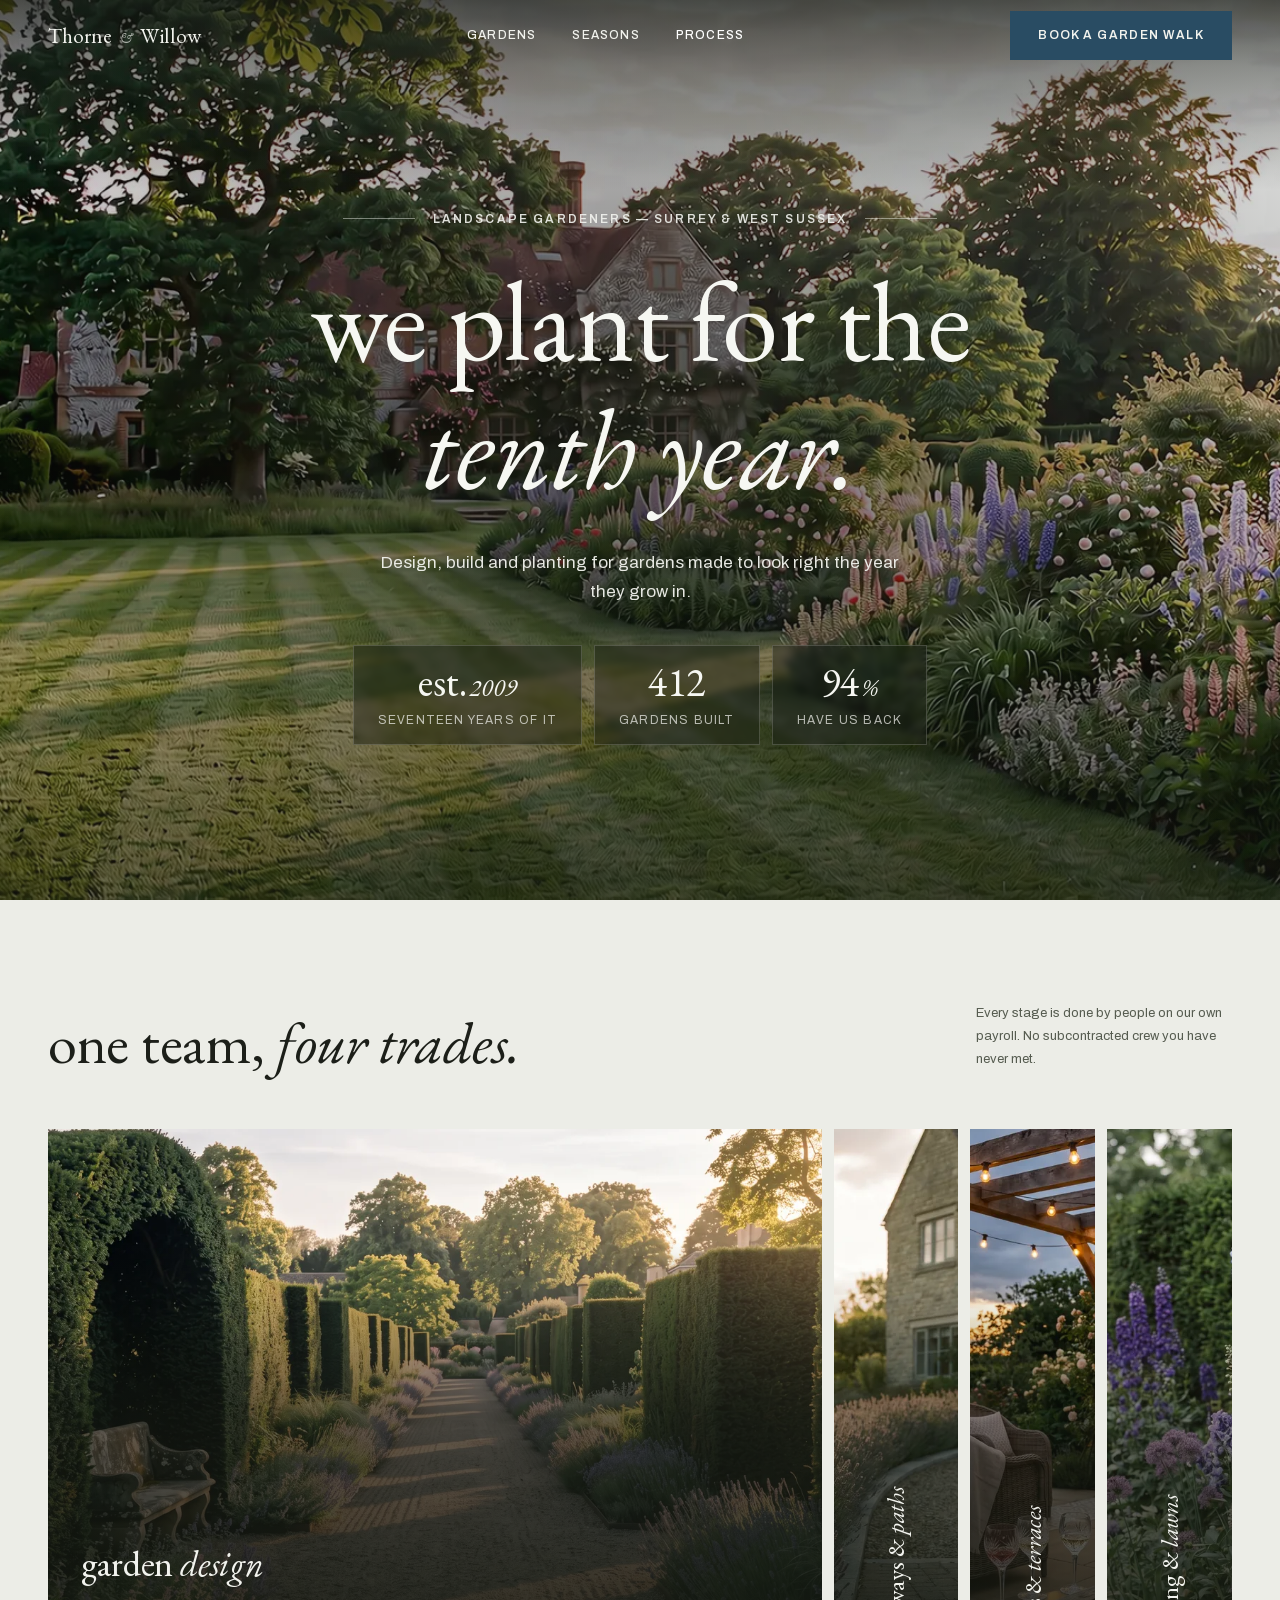
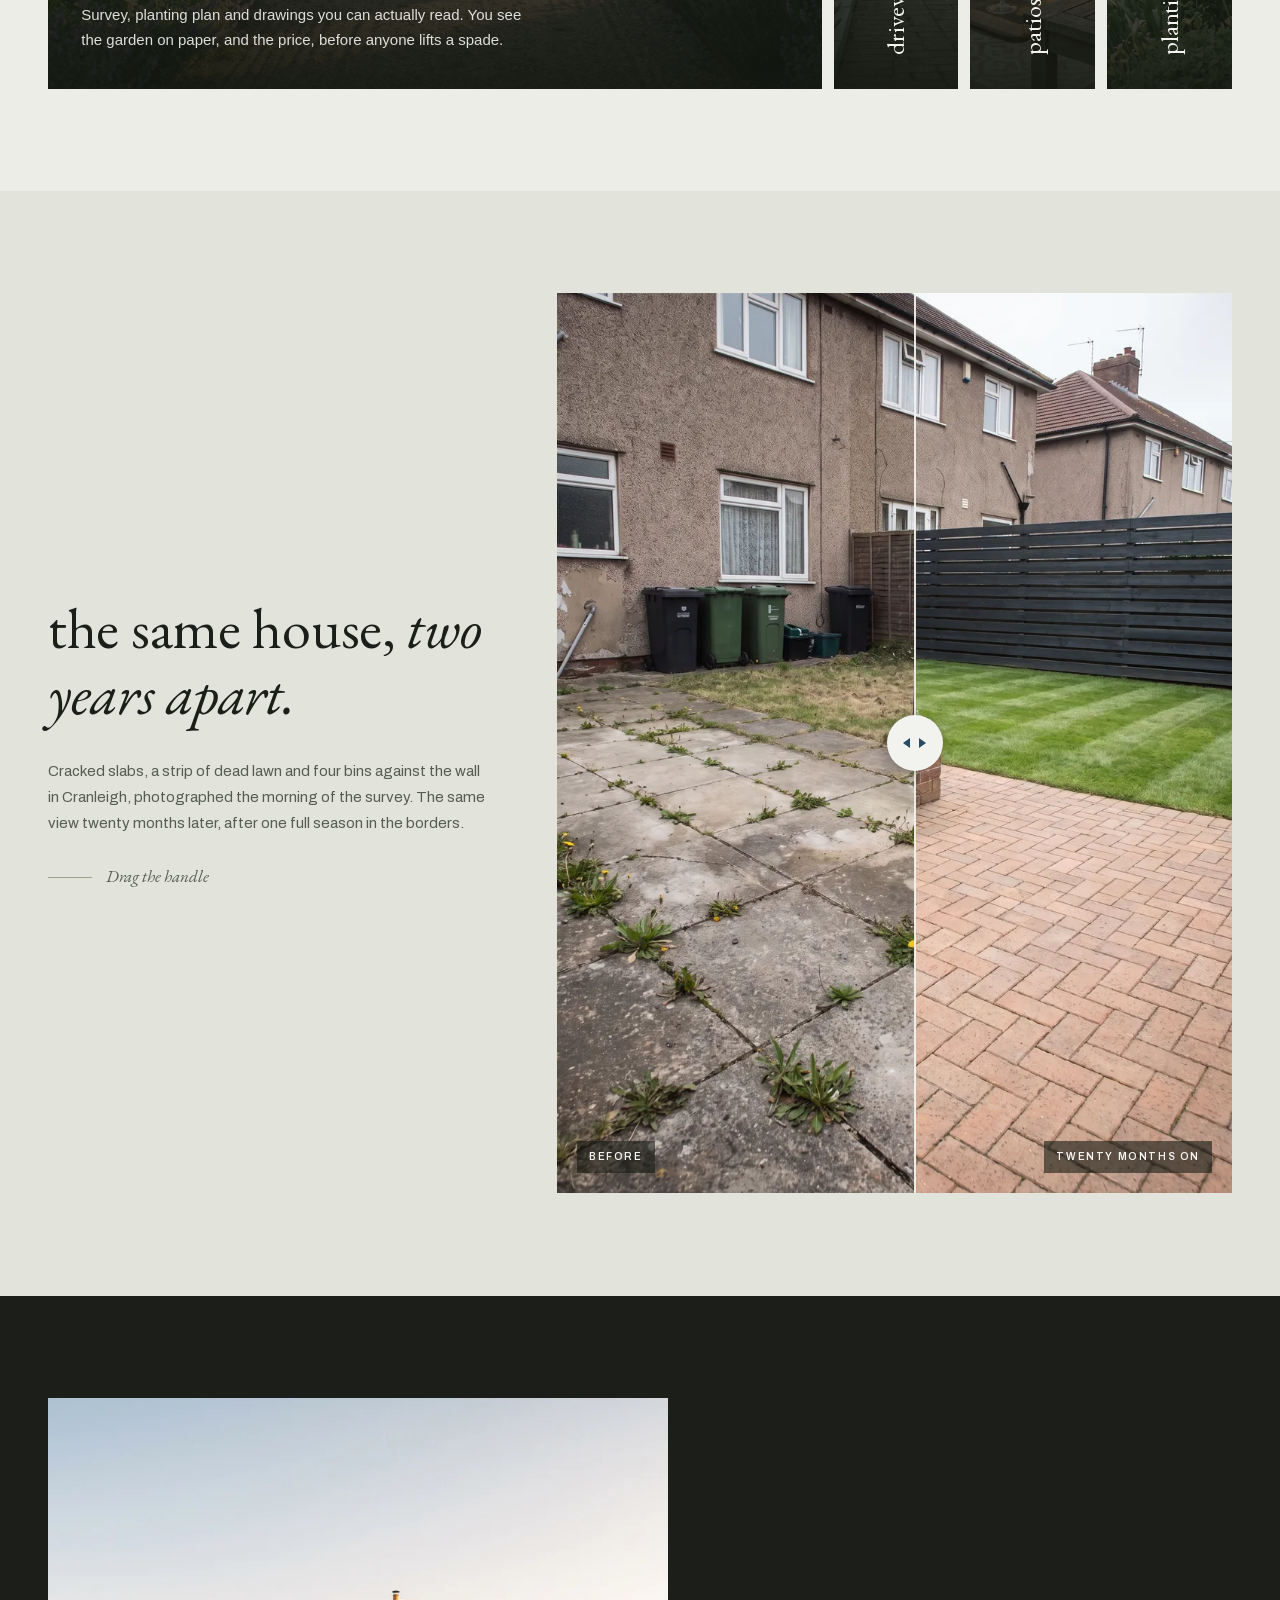
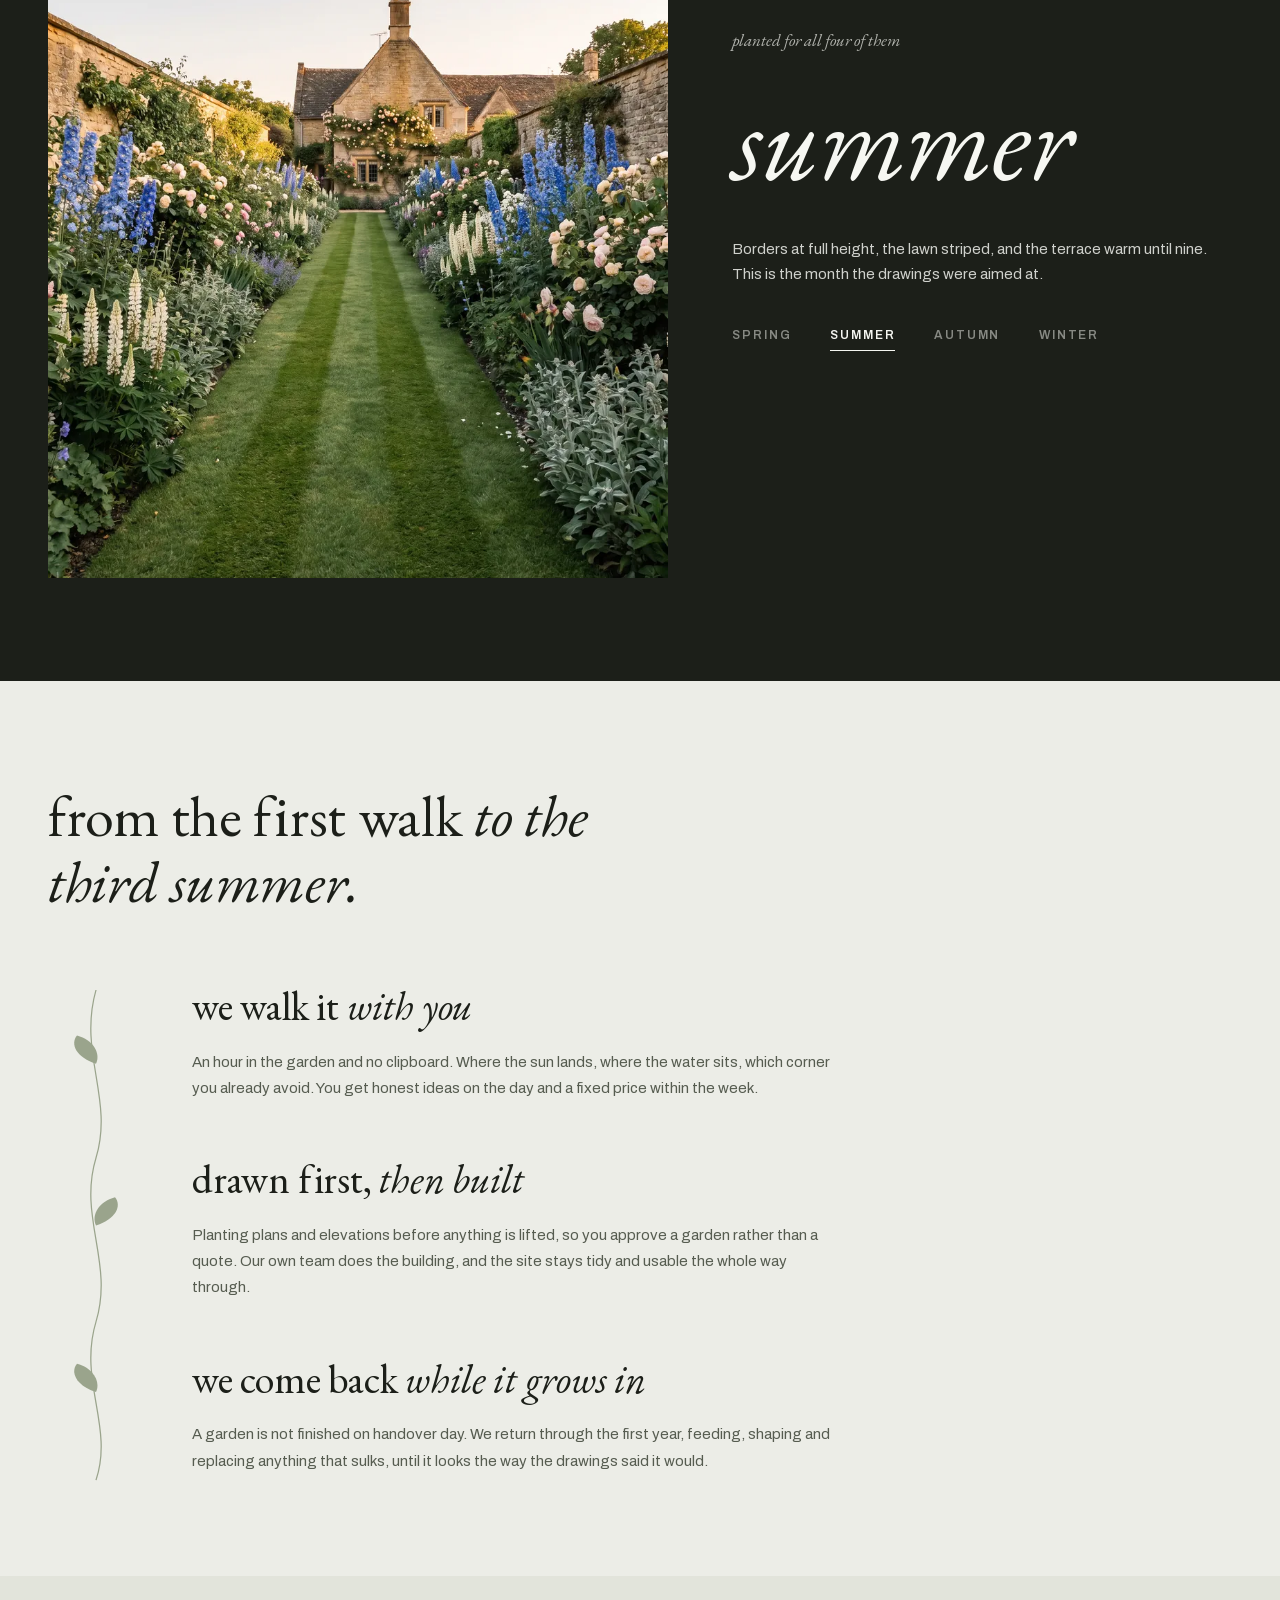
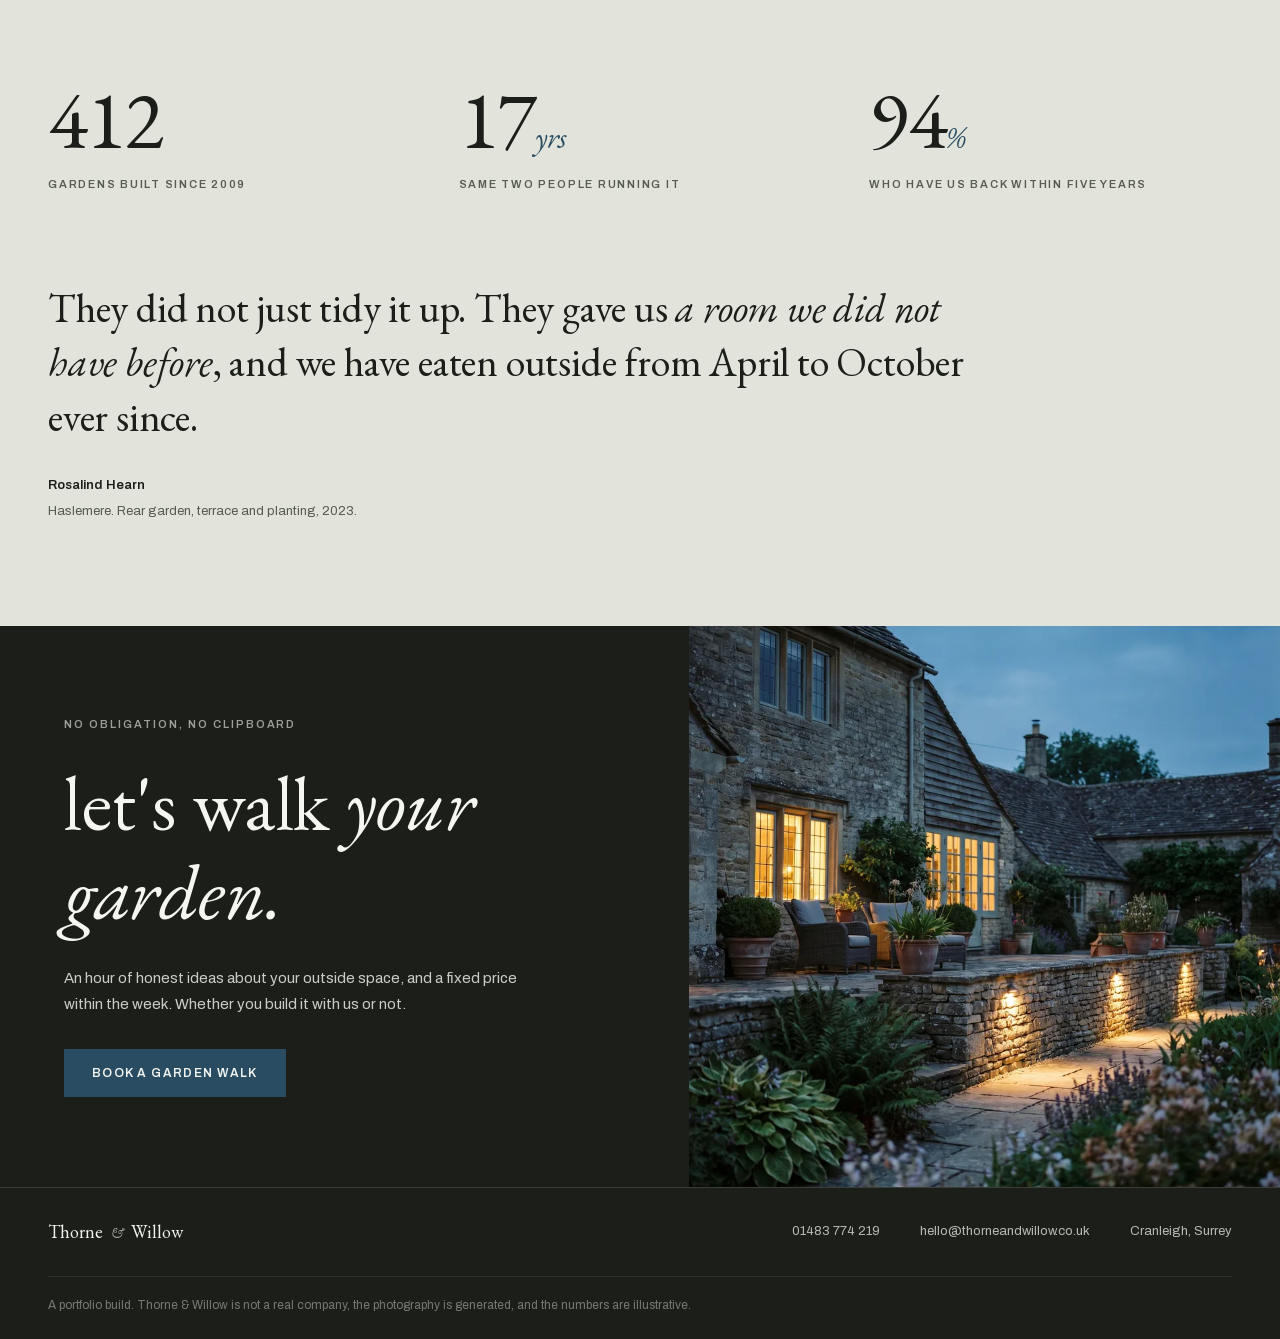
==== commit 66c38dfb: "Rebuild the hero to match the reference: full screen, centred, still Three changes asked for, all fr" ====
--- a/index.html
+++ b/index.html
@@ -96,17 +96,28 @@
 
   <!-- Hero ---------------------------------------------------------------- -->
   <section class="hero" id="top">
-    <!-- The poster is a frame from the video itself, so there is no jump when
-         it starts. No autoplay attribute: main.js decides whether to load at
-         all, which keeps the download off reduced-motion and no-JS visitors. -->
-    <video class="hero__video" id="heroVideo" poster="assets/video/hero-poster.jpg"
-           muted loop playsinline preload="none" aria-hidden="true" tabindex="-1"></video>
+    <!-- A still, not a loop. The first thing on the page is also the biggest
+         download, so this one is eager and high priority: everything else on
+         the page is lazy and can wait its turn. -->
+    <picture>
+      <source type="image/webp" sizes="100vw"
+              srcset="assets/img/hero-garden-960.webp 960w, assets/img/hero-garden-1440.webp 1440w, assets/img/hero-garden-1920.webp 1920w">
+      <source type="image/jpeg" sizes="100vw"
+              srcset="assets/img/hero-garden-960.jpg 960w, assets/img/hero-garden-1440.jpg 1440w, assets/img/hero-garden-1920.jpg 1920w">
+      <img class="hero__img" src="assets/img/hero-garden-1440.jpg" width="1920" height="1080"
+           fetchpriority="high" decoding="async" alt="">
+    </picture>
     <div class="hero__scrim"></div>
     <div class="wrap hero__in">
       <div class="hero__copy">
+        <p class="hero__kicker">Landscape gardeners — Surrey &amp; West Sussex</p>
         <h1 class="d">we plant for the<br><em>tenth year.</em></h1>
-        <p class="lede">Design, build and planting for gardens across Surrey and West Sussex. Made to look right the year it grows in.</p>
-        <p class="rule-note">Landscape gardeners since 2009</p>
+        <p class="lede">Design, build and planting for gardens made to look right the year they grow in.</p>
+        <dl class="hero__stats">
+          <div><dd>est.<span>2009</span></dd><dt>seventeen years of it</dt></div>
+          <div><dd>412</dd><dt>gardens built</dt></div>
+          <div><dd>94<span>%</span></dd><dt>have us back</dt></div>
+        </dl>
       </div>
     </div>
   </section>
--- a/assets/css/styles.css
+++ b/assets/css/styles.css
@@ -236,52 +236,114 @@
    -------------------------------------------------------------------------- */
 .hero {
   position: relative;
-  min-height: min(88vh, 760px);
-  display: flex;
-  align-items: flex-end;
+  /* Full screen, the way the reference does it. svh rather than vh so a phone
+     does not hide the bottom of it behind the browser chrome. */
+  min-height: 100svh;
+  display: flex;
+  align-items: center;
   overflow: hidden;
   background: var(--ink);
 }
 
-.hero__video {
+.hero__img {
   position: absolute;
   inset: 0;
   width: 100%;
   height: 100%;
   object-fit: cover;
-  /* The poster paints here until the video is asked for. */
-  background: var(--ink) center/cover no-repeat;
-}
-
-/* Weighted to the bottom left, where the headline sits, and kept off the
-   sky so the top of the frame stays open. */
+  z-index: 0;
+}
+
+/* The copy is centred now, so the old bottom-left weighting no longer lines
+   up with anything. An even wash plus the bar band is what a centred block
+   over a full-screen frame needs. */
 .hero__scrim {
   position: absolute;
   inset: 0;
+  z-index: 1;
   background:
     /* Top band. The bar sits over open sky, the brightest thing in the frame,
        so it gets its own cover. Measured in pixels rather than percent: the
        bar is a fixed height, so a percentage band thinned out on short
        viewports exactly where the video crop was tightest and brightest. */
-    linear-gradient(to bottom, rgba(20, 24, 17, 0.76) 0px, rgba(20, 24, 17, 0.46) 66px, rgba(20, 24, 17, 0) 168px),
-    /* Bottom band, under the headline block. */
-    linear-gradient(to top, rgba(20, 24, 17, 0.84) 0%, rgba(20, 24, 17, 0.38) 40%, rgba(20, 24, 17, 0) 70%),
-    /* Left band, so the copy column keeps its footing even when the right of
-       the frame is doing the work. */
-    linear-gradient(to right, rgba(20, 24, 17, 0.54) 0%, rgba(20, 24, 17, 0.14) 48%, rgba(20, 24, 17, 0) 74%);
+    linear-gradient(to bottom, rgba(20, 24, 17, 0.72) 0px, rgba(20, 24, 17, 0.42) 66px, rgba(20, 24, 17, 0) 190px),
+    /* Centre wash, heaviest where the copy column sits. */
+    radial-gradient(ellipse 70% 60% at 50% 52%, rgba(20, 24, 17, 0.62) 0%, rgba(20, 24, 17, 0.34) 55%, rgba(20, 24, 17, 0.12) 100%),
+    /* Floor, so the bottom edge does not end on bright grass. */
+    linear-gradient(to top, rgba(20, 24, 17, 0.6) 0%, rgba(20, 24, 17, 0.14) 26%, rgba(20, 24, 17, 0) 46%);
 }
 
 .hero__in {
   position: relative;
-  padding-top: clamp(96px, 18vh, 200px);
+  z-index: 2;
+  width: 100%;
+  padding-top: clamp(96px, 14vh, 160px);
   padding-bottom: clamp(48px, 8vh, 88px);
 }
 
-.hero__copy { display: flex; flex-direction: column; gap: 26px; max-width: 34rem; }
-.hero h1 { font-size: var(--s4); color: #f6f7f2; }
-.hero .lede { color: rgba(242, 243, 238, 0.94); max-width: 27rem; }
-.hero .rule-note { color: rgba(242, 243, 238, 0.76); }
-.hero .rule-note::before { background: rgba(242, 243, 238, 0.5); }
+/* Centred, like the reference. The copy is a column down the middle of the
+   frame rather than a block in the bottom left. */
+.hero__copy {
+  display: flex;
+  flex-direction: column;
+  align-items: center;
+  text-align: center;
+  gap: 28px;
+  max-width: 58rem;
+  margin-inline: auto;
+}
+
+/* Small caps with a rule either side. */
+.hero__kicker {
+  display: flex;
+  align-items: center;
+  gap: 18px;
+  font-size: var(--s-2);
+  font-weight: 600;
+  letter-spacing: 0.18em;
+  text-transform: uppercase;
+  color: rgba(242, 243, 238, 0.9);
+}
+.hero__kicker::before,
+.hero__kicker::after {
+  content: "";
+  width: clamp(28px, 6vw, 72px);
+  height: 1px;
+  background: rgba(242, 243, 238, 0.45);
+}
+
+.hero h1 { font-size: var(--s5); color: #f6f7f2; }
+.hero .lede { color: rgba(242, 243, 238, 0.94); max-width: 34rem; }
+
+/* Three facts under the headline, in the reference's translucent slabs. */
+.hero__stats {
+  display: flex;
+  flex-wrap: wrap;
+  justify-content: center;
+  gap: 12px;
+  margin-top: 10px;
+}
+.hero__stats > div {
+  min-width: 148px;
+  padding: 16px 24px 14px;
+  background: rgba(20, 24, 17, 0.42);
+  border: 1px solid rgba(242, 243, 238, 0.18);
+  backdrop-filter: blur(3px);
+}
+.hero__stats dd {
+  font-family: var(--display);
+  font-size: var(--s2);
+  line-height: 1;
+  color: #f6f7f2;
+}
+.hero__stats dd span { font-size: 0.62em; font-style: italic; margin-left: 0.12em; }
+.hero__stats dt {
+  margin-top: 8px;
+  font-size: var(--s-2);
+  letter-spacing: 0.1em;
+  text-transform: uppercase;
+  color: rgba(242, 243, 238, 0.72);
+}
 
 /* --------------------------------------------------------------------------
    6. Section furniture
@@ -747,10 +809,15 @@
     cursor: pointer;
   }
   .nav .btn { display: none; }
+  /* This override was written for the old bottom-left copy block and left the
+     middle of the frame bare. The column is centred now, and on a narrow
+     screen the crop is tighter and brighter, so the centre wash has to be
+     wider than the desktop ellipse and reach the full width. */
   .hero__scrim {
     background:
-      linear-gradient(to bottom, rgba(20, 24, 17, 0.84) 0px, rgba(20, 24, 17, 0.58) 72px, rgba(20, 24, 17, 0) 190px),
-      linear-gradient(to top, rgba(20, 24, 17, 0.86) 0%, rgba(20, 24, 17, 0.46) 46%, rgba(20, 24, 17, 0) 76%);
+      linear-gradient(to bottom, rgba(20, 24, 17, 0.84) 0px, rgba(20, 24, 17, 0.58) 72px, rgba(20, 24, 17, 0.12) 190px),
+      radial-gradient(ellipse 135% 62% at 50% 50%, rgba(20, 24, 17, 0.7) 0%, rgba(20, 24, 17, 0.5) 60%, rgba(20, 24, 17, 0.24) 100%),
+      linear-gradient(to top, rgba(20, 24, 17, 0.6) 0%, rgba(20, 24, 17, 0.2) 30%, rgba(20, 24, 17, 0) 55%);
   }
   .foot__in { flex-direction: column; align-items: flex-start; }
   /* Touch targets. On a pointer 20px is fine; on a thumb it is not. */
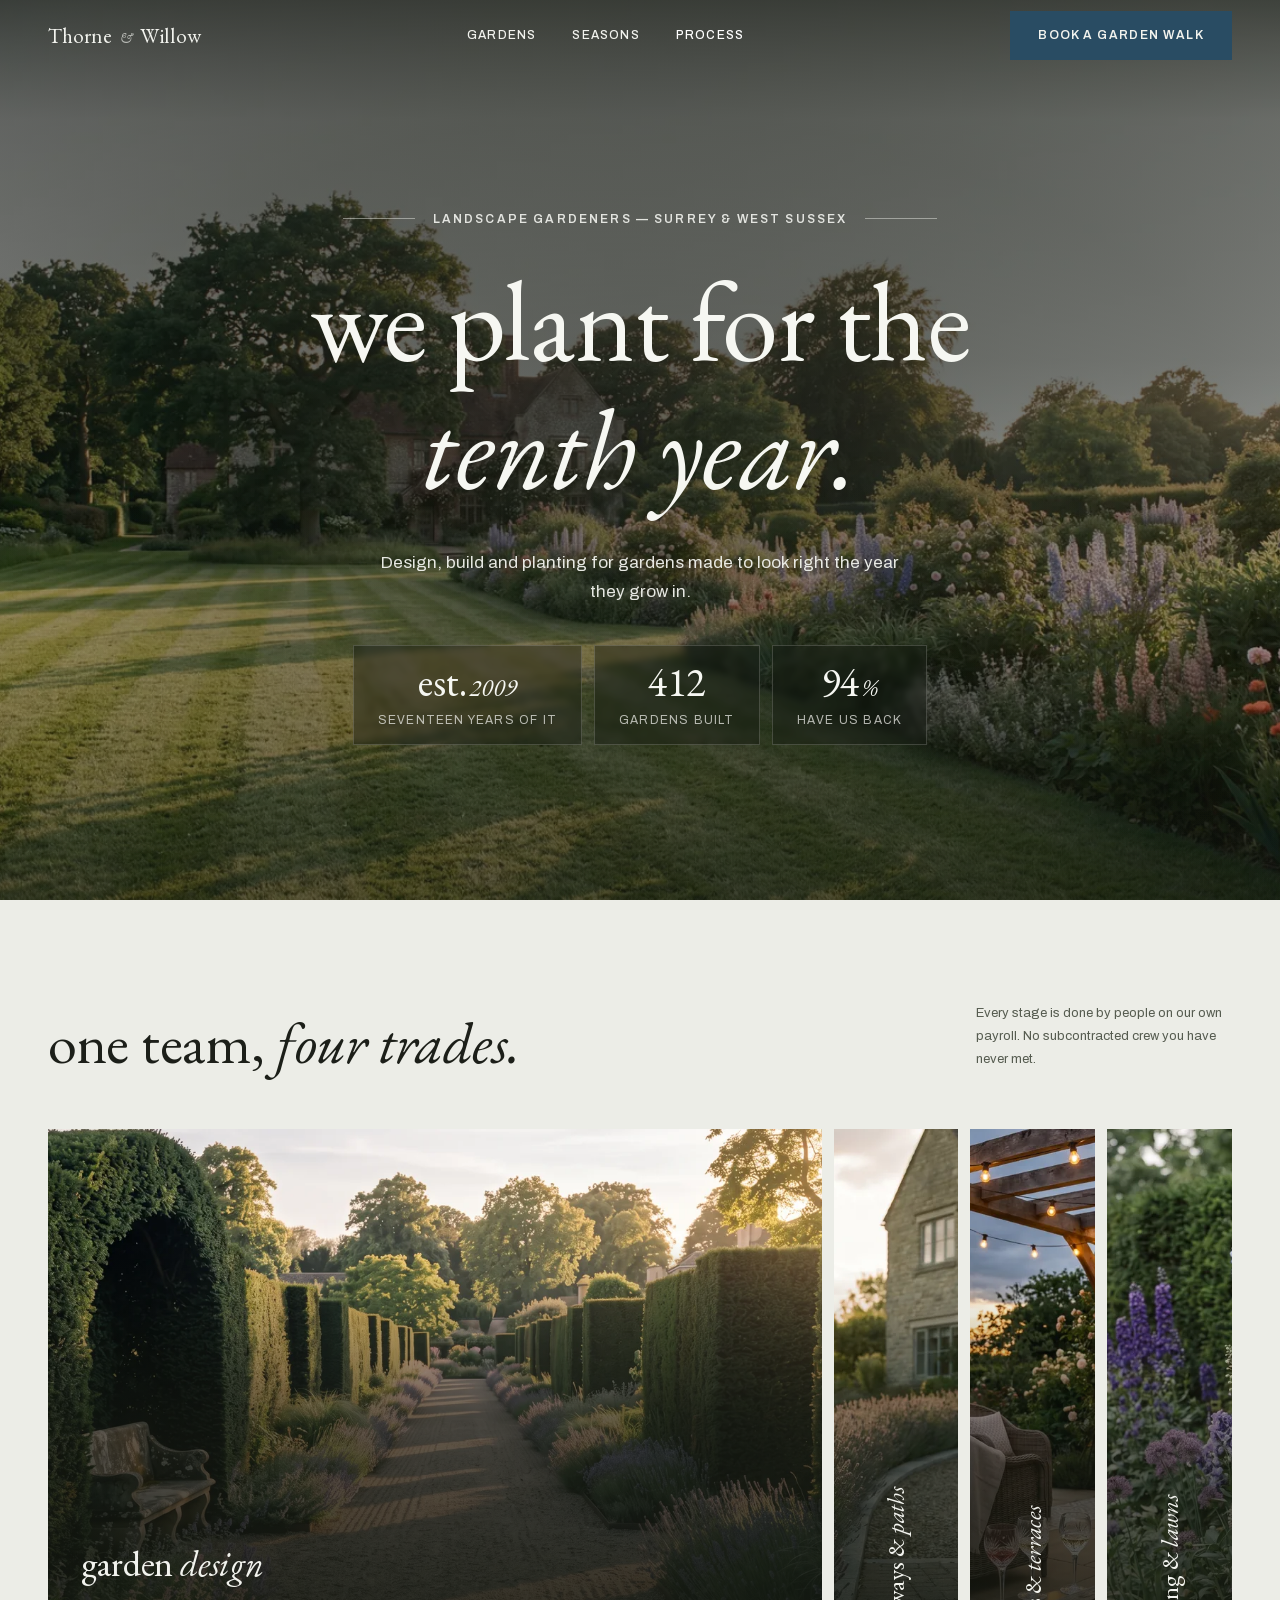
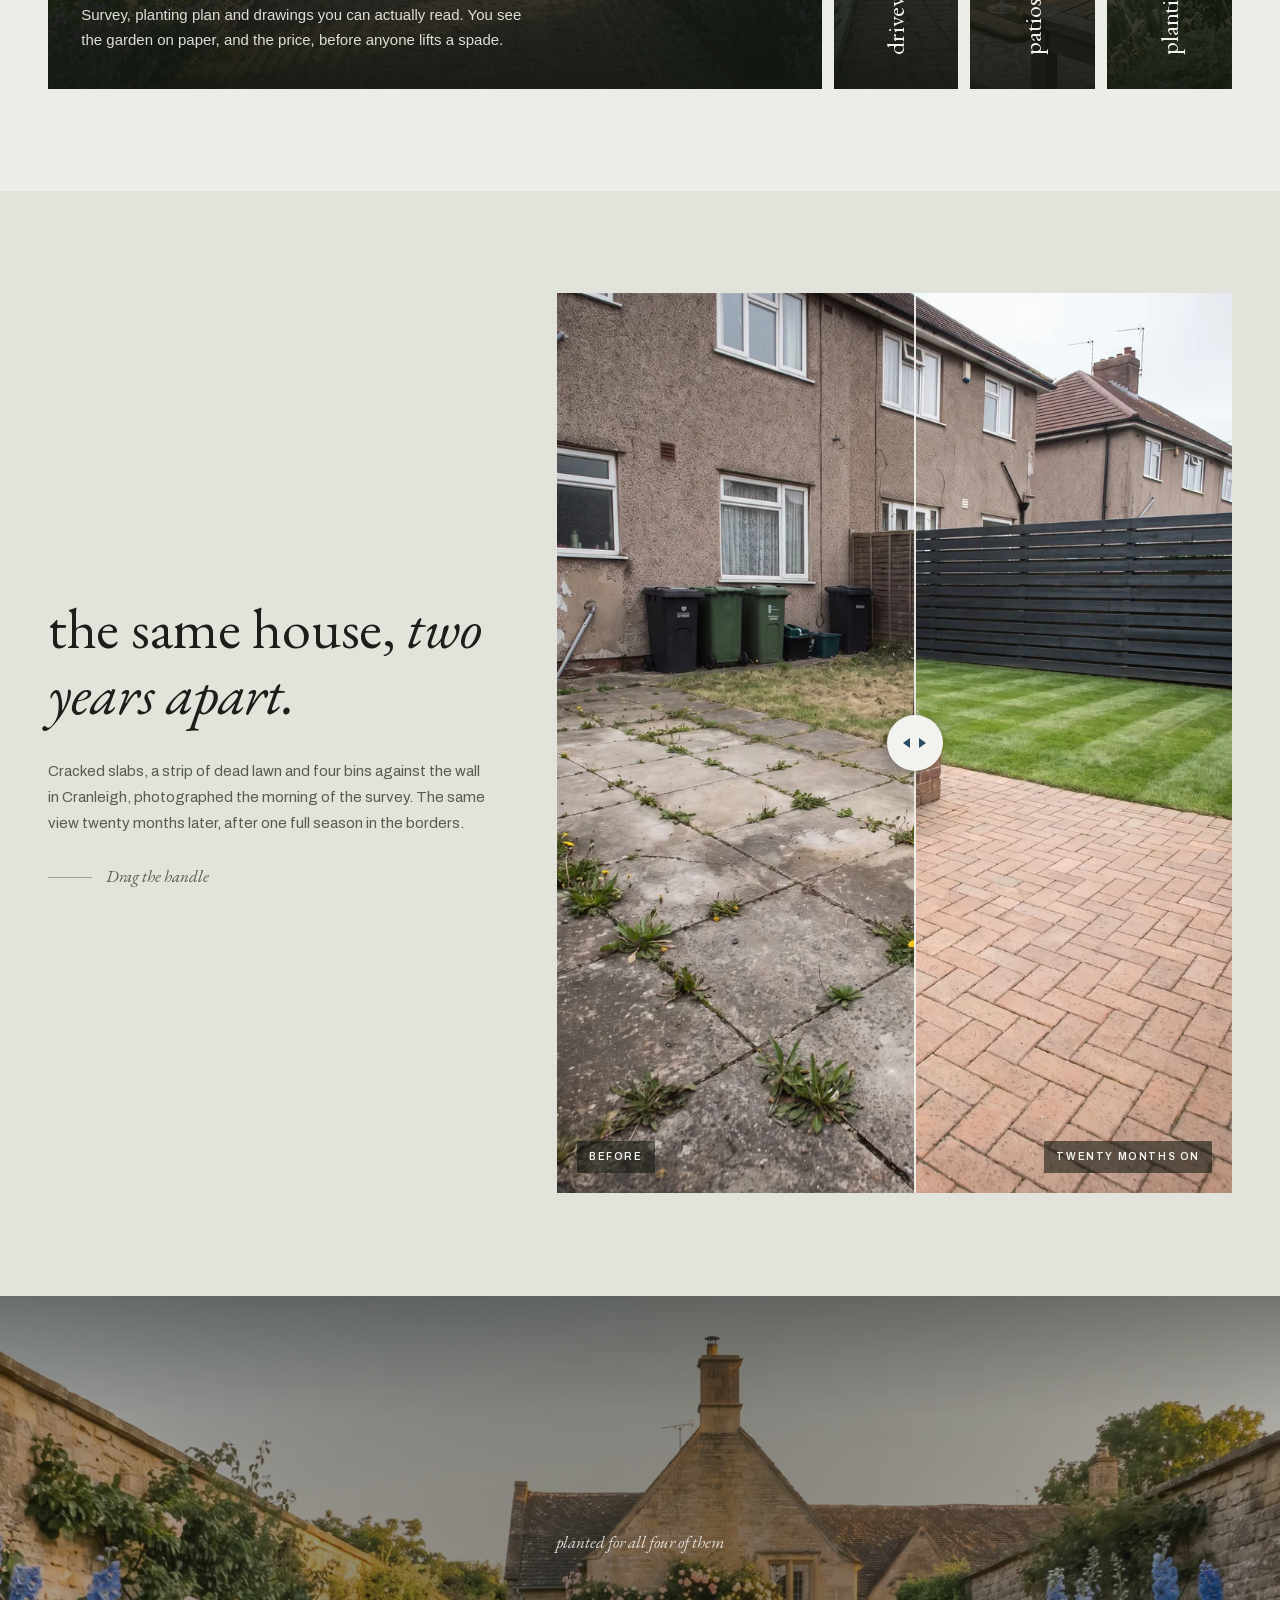
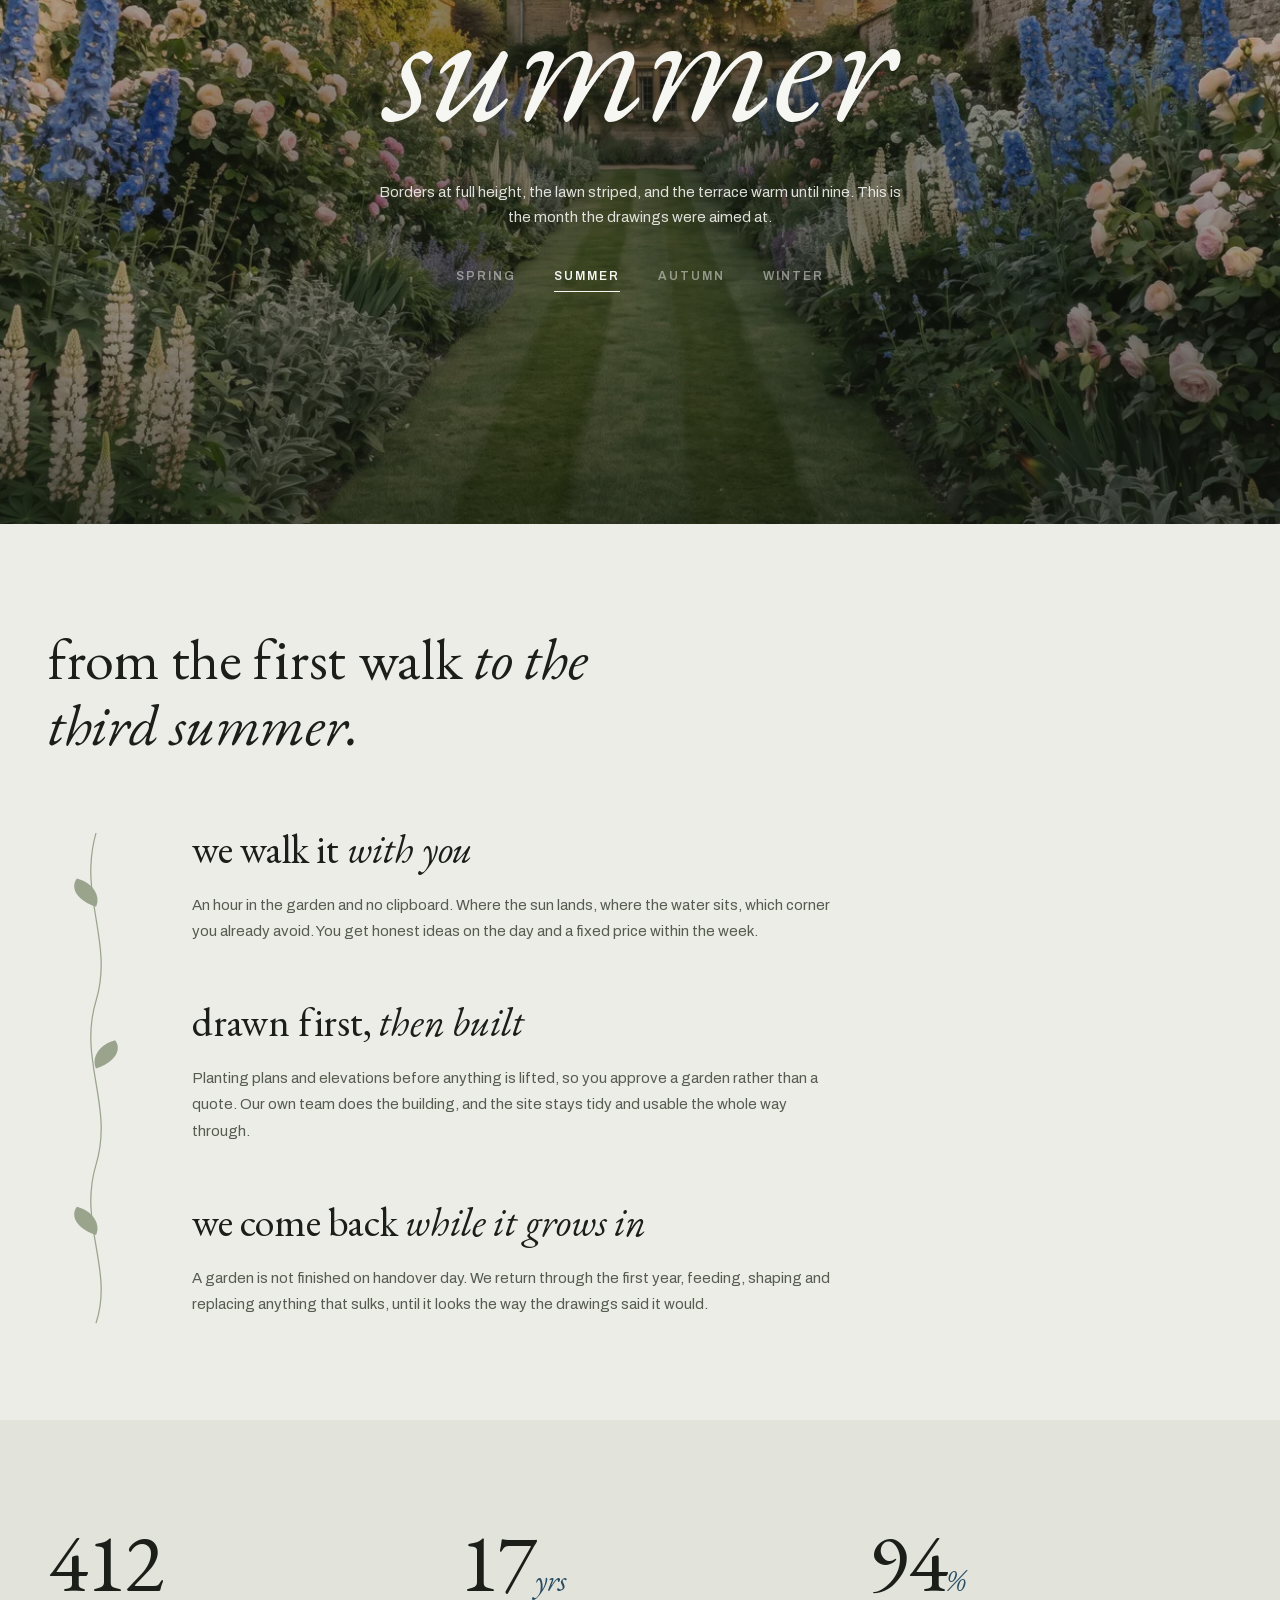
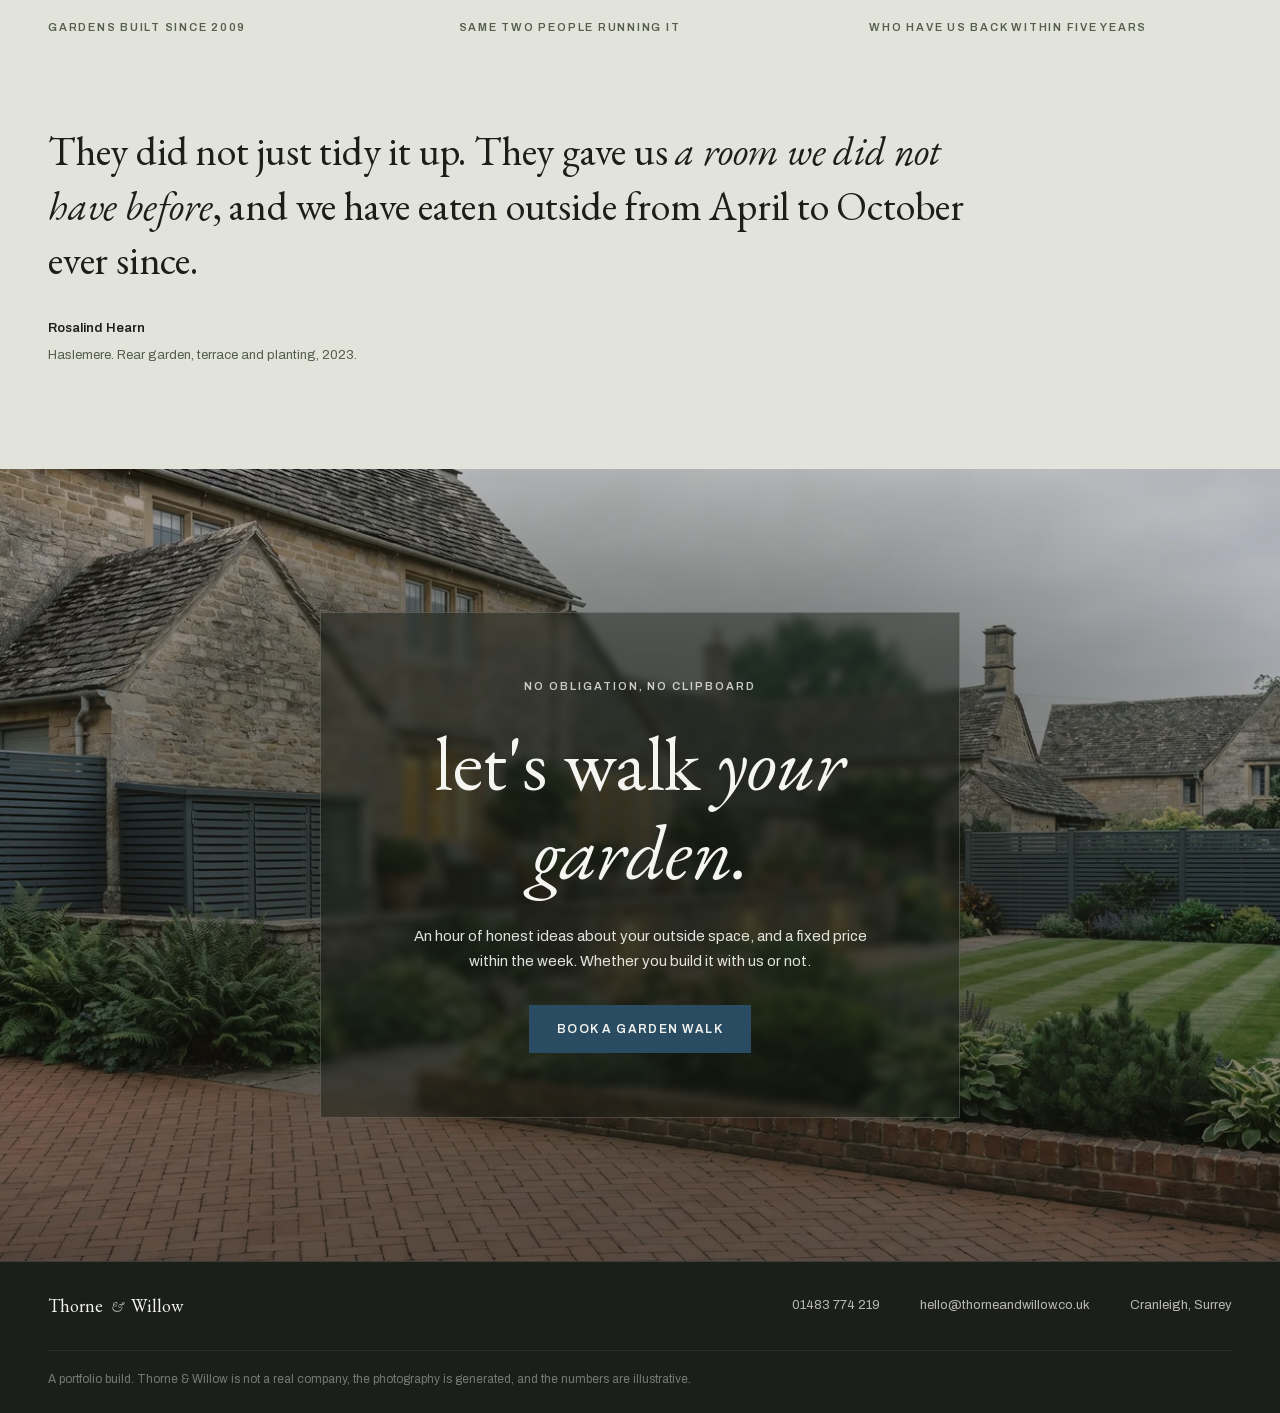
==== commit 899b98a4: "Full-bleed seasons and closing, and the real hero still The landscape re-renders are in, so the thre" ====
--- a/index.html
+++ b/index.html
@@ -101,10 +101,10 @@
          the page is lazy and can wait its turn. -->
     <picture>
       <source type="image/webp" sizes="100vw"
-              srcset="assets/img/hero-garden-960.webp 960w, assets/img/hero-garden-1440.webp 1440w, assets/img/hero-garden-1920.webp 1920w">
+              srcset="assets/img/hero-garden-960.webp 960w, assets/img/hero-garden-1440.webp 1440w, assets/img/hero-garden-1920.webp 1920w, assets/img/hero-garden-2880.webp 2880w, assets/img/hero-garden-3840.webp 3840w">
       <source type="image/jpeg" sizes="100vw"
-              srcset="assets/img/hero-garden-960.jpg 960w, assets/img/hero-garden-1440.jpg 1440w, assets/img/hero-garden-1920.jpg 1920w">
-      <img class="hero__img" src="assets/img/hero-garden-1440.jpg" width="1920" height="1080"
+              srcset="assets/img/hero-garden-960.jpg 960w, assets/img/hero-garden-1440.jpg 1440w, assets/img/hero-garden-1920.jpg 1920w, assets/img/hero-garden-2880.jpg 2880w, assets/img/hero-garden-3840.jpg 3840w">
+      <img class="hero__img" src="assets/img/hero-garden-1440.jpg" width="2752" height="1536"
            fetchpriority="high" decoding="async" alt="">
     </picture>
     <div class="hero__scrim"></div>
@@ -238,53 +238,51 @@
   </section>
 
   <!-- Seasons ------------------------------------------------------------- -->
-  <section class="section section--dark seasons" id="seasons">
+  <section class="section--dark seasons" id="seasons">
+    <figure class="seasons__fig" id="seasonFig">
+        <picture>
+          <source type="image/webp" sizes="100vw"
+                  data-srcset="assets/img/season-spring-960.webp 960w, assets/img/season-spring-1440.webp 1440w, assets/img/season-spring-2752.webp 2752w">
+          <source type="image/jpeg" sizes="100vw"
+                  data-srcset="assets/img/season-spring-960.jpg 960w, assets/img/season-spring-1440.jpg 1440w, assets/img/season-spring-2752.jpg 2752w">
+          <img data-src="assets/img/season-spring-960.jpg" width="2752" height="1536" loading="lazy" decoding="async"
+               data-season="spring" alt="The same walled cottage garden in spring, borders full of tulips and narcissi">
+        </picture>
+        <picture>
+          <source type="image/webp" sizes="100vw"
+                  srcset="assets/img/season-summer-960.webp 960w, assets/img/season-summer-1440.webp 1440w, assets/img/season-summer-2752.webp 2752w">
+          <source type="image/jpeg" sizes="100vw"
+                  srcset="assets/img/season-summer-960.jpg 960w, assets/img/season-summer-1440.jpg 1440w, assets/img/season-summer-2752.jpg 2752w">
+          <img src="assets/img/season-summer-960.jpg" width="2752" height="1536" loading="lazy" decoding="async"
+               data-season="summer" data-on="true" alt="The same walled cottage garden in high summer, borders at full height either side of a striped grass path">
+        </picture>
+        <picture>
+          <source type="image/webp" sizes="100vw"
+                  data-srcset="assets/img/season-autumn-960.webp 960w, assets/img/season-autumn-1440.webp 1440w, assets/img/season-autumn-2752.webp 2752w">
+          <source type="image/jpeg" sizes="100vw"
+                  data-srcset="assets/img/season-autumn-960.jpg 960w, assets/img/season-autumn-1440.jpg 1440w, assets/img/season-autumn-2752.jpg 2752w">
+          <img data-src="assets/img/season-autumn-960.jpg" width="2752" height="1536" loading="lazy" decoding="async"
+               data-season="autumn" alt="The same walled cottage garden in autumn, copper acers and fallen leaves across the grass path">
+        </picture>
+        <picture>
+          <source type="image/webp" sizes="100vw"
+                  data-srcset="assets/img/season-winter-960.webp 960w, assets/img/season-winter-1440.webp 1440w, assets/img/season-winter-2752.webp 2752w">
+          <source type="image/jpeg" sizes="100vw"
+                  data-srcset="assets/img/season-winter-960.jpg 960w, assets/img/season-winter-1440.jpg 1440w, assets/img/season-winter-2752.jpg 2752w">
+          <img data-src="assets/img/season-winter-960.jpg" width="2752" height="1536" loading="lazy" decoding="async"
+               data-season="winter" alt="The same walled cottage garden under hard frost, clipped box topiary rimed white">
+        </picture>
+    </figure>
+    <div class="seasons__scrim"></div>
     <div class="wrap seasons__in">
-      <figure class="seasons__fig rise" id="seasonFig">
-        <picture>
-          <source type="image/webp" sizes="(max-width: 1080px) 100vw, 620px"
-                  data-srcset="assets/img/season-spring-448.webp 448w, assets/img/season-spring-896.webp 896w, assets/img/season-spring-1792.webp 1792w">
-          <source type="image/jpeg" sizes="(max-width: 1080px) 100vw, 620px"
-                  data-srcset="assets/img/season-spring-448.jpg 448w, assets/img/season-spring-896.jpg 896w, assets/img/season-spring-1792.jpg 1792w">
-          <img data-src="assets/img/season-spring-448.jpg" width="448" height="564" loading="lazy" decoding="async"
-               data-season="spring" alt="The same walled cottage garden in spring, borders full of tulips and narcissi">
-        </picture>
-        <picture>
-          <source type="image/webp" sizes="(max-width: 1080px) 100vw, 620px"
-                  srcset="assets/img/season-summer-448.webp 448w, assets/img/season-summer-896.webp 896w, assets/img/season-summer-1792.webp 1792w">
-          <source type="image/jpeg" sizes="(max-width: 1080px) 100vw, 620px"
-                  srcset="assets/img/season-summer-448.jpg 448w, assets/img/season-summer-896.jpg 896w, assets/img/season-summer-1792.jpg 1792w">
-          <img src="assets/img/season-summer-448.jpg" width="448" height="564" loading="lazy" decoding="async"
-               data-season="summer" data-on="true" alt="The same walled cottage garden in high summer, borders at full height either side of a striped grass path">
-        </picture>
-        <picture>
-          <source type="image/webp" sizes="(max-width: 1080px) 100vw, 620px"
-                  data-srcset="assets/img/season-autumn-448.webp 448w, assets/img/season-autumn-896.webp 896w, assets/img/season-autumn-1792.webp 1792w">
-          <source type="image/jpeg" sizes="(max-width: 1080px) 100vw, 620px"
-                  data-srcset="assets/img/season-autumn-448.jpg 448w, assets/img/season-autumn-896.jpg 896w, assets/img/season-autumn-1792.jpg 1792w">
-          <img data-src="assets/img/season-autumn-448.jpg" width="448" height="564" loading="lazy" decoding="async"
-               data-season="autumn" alt="The same walled cottage garden in autumn, copper acers and fallen leaves across the grass path">
-        </picture>
-        <picture>
-          <source type="image/webp" sizes="(max-width: 1080px) 100vw, 620px"
-                  data-srcset="assets/img/season-winter-448.webp 448w, assets/img/season-winter-896.webp 896w, assets/img/season-winter-1792.webp 1792w">
-          <source type="image/jpeg" sizes="(max-width: 1080px) 100vw, 620px"
-                  data-srcset="assets/img/season-winter-448.jpg 448w, assets/img/season-winter-896.jpg 896w, assets/img/season-winter-1792.jpg 1792w">
-          <img data-src="assets/img/season-winter-448.jpg" width="448" height="564" loading="lazy" decoding="async"
-               data-season="winter" alt="The same walled cottage garden under hard frost, clipped box topiary rimed white">
-        </picture>
-      </figure>
-
-      <div class="seasons__copy rise">
-        <p class="seasons__kicker">planted for all four of them</p>
-        <h2 id="seasonName">summer</h2>
-        <p class="seasons__note" id="seasonNote">Borders at full height, the lawn striped, and the terrace warm until nine. This is the month the drawings were aimed at.</p>
-        <div class="seasons__pick" id="seasonPick" role="tablist" aria-label="Season">
-          <button type="button" role="tab" data-season="spring" aria-selected="false">Spring</button>
-          <button type="button" role="tab" data-season="summer" aria-selected="true">Summer</button>
-          <button type="button" role="tab" data-season="autumn" aria-selected="false">Autumn</button>
-          <button type="button" role="tab" data-season="winter" aria-selected="false">Winter</button>
-        </div>
+      <p class="seasons__kicker">planted for all four of them</p>
+      <h2 class="seasons__name" id="seasonName">summer</h2>
+      <p class="seasons__note" id="seasonNote">Borders at full height, the lawn striped, and the terrace warm until nine. This is the month the drawings were aimed at.</p>
+      <div class="seasons__pick" id="seasonPick" role="tablist" aria-label="Season">
+        <button type="button" role="tab" data-season="spring" aria-selected="false">Spring</button>
+        <button type="button" role="tab" data-season="summer" aria-selected="true">Summer</button>
+        <button type="button" role="tab" data-season="autumn" aria-selected="false">Autumn</button>
+        <button type="button" role="tab" data-season="winter" aria-selected="false">Winter</button>
       </div>
     </div>
   </section>
@@ -354,23 +352,24 @@
 
   <!-- Closing ------------------------------------------------------------- -->
   <section class="closing" id="book">
-    <div class="closing__in">
-      <div class="closing__copy">
+    <figure class="closing__fig">
+      <picture>
+        <source type="image/webp" sizes="100vw"
+                srcset="assets/img/closing-terrace-960.webp 960w, assets/img/closing-terrace-1440.webp 1440w, assets/img/closing-terrace-2752.webp 2752w">
+        <source type="image/jpeg" sizes="100vw"
+                srcset="assets/img/closing-terrace-960.jpg 960w, assets/img/closing-terrace-1440.jpg 1440w, assets/img/closing-terrace-2752.jpg 2752w">
+        <img src="assets/img/closing-terrace-960.jpg" width="2752" height="1536" loading="lazy" decoding="async"
+             alt="A Cotswold stone cottage terrace, lit windows and low lighting washing down a stone retaining wall onto planting and a striped lawn">
+      </picture>
+    </figure>
+    <div class="closing__scrim"></div>
+    <div class="wrap closing__in">
+      <div class="closing__card">
         <p class="eyebrow">No obligation, no clipboard</p>
         <h2 class="d">let's walk <em>your garden.</em></h2>
         <p>An hour of honest ideas about your outside space, and a fixed price within the week. Whether you build it with us or not.</p>
         <a class="btn btn--light" href="tel:+441483774219">Book a garden walk</a>
       </div>
-      <figure class="closing__fig">
-        <picture>
-          <source type="image/webp" sizes="(max-width: 700px) 100vw, (max-width: 1080px) 664px, 46vw"
-                  srcset="assets/img/closing-terrace-448.webp 448w, assets/img/closing-terrace-896.webp 896w, assets/img/closing-terrace-1792.webp 1792w">
-          <source type="image/jpeg" sizes="(max-width: 700px) 100vw, (max-width: 1080px) 664px, 46vw"
-                  srcset="assets/img/closing-terrace-448.jpg 448w, assets/img/closing-terrace-896.jpg 896w, assets/img/closing-terrace-1792.jpg 1792w">
-          <img src="assets/img/closing-terrace-448.jpg" width="448" height="494" loading="lazy" decoding="async"
-               alt="A cottage terrace at blue hour, warm lit windows and low garden lighting on a stone wall">
-        </picture>
-      </figure>
     </div>
   </section>
 
--- a/assets/css/styles.css
+++ b/assets/css/styles.css
@@ -266,11 +266,15 @@
        so it gets its own cover. Measured in pixels rather than percent: the
        bar is a fixed height, so a percentage band thinned out on short
        viewports exactly where the video crop was tightest and brightest. */
-    linear-gradient(to bottom, rgba(20, 24, 17, 0.72) 0px, rgba(20, 24, 17, 0.42) 66px, rgba(20, 24, 17, 0) 190px),
+    /* The top band has to reach a long way down. This frame is open sky across
+       its whole upper half, and the kicker -- the highest and smallest piece
+       of text -- sits about a quarter of the way down, right on the brightest
+       part of it. Stopping at 190px left it at 2.3:1. */
+    linear-gradient(to bottom, rgba(20, 24, 17, 0.8) 0px, rgba(20, 24, 17, 0.58) 120px, rgba(20, 24, 17, 0.42) 40%, rgba(20, 24, 17, 0.1) 65%),
     /* Centre wash, heaviest where the copy column sits. */
-    radial-gradient(ellipse 70% 60% at 50% 52%, rgba(20, 24, 17, 0.62) 0%, rgba(20, 24, 17, 0.34) 55%, rgba(20, 24, 17, 0.12) 100%),
+    radial-gradient(ellipse 76% 58% at 50% 48%, rgba(20, 24, 17, 0.5) 0%, rgba(20, 24, 17, 0.3) 60%, rgba(20, 24, 17, 0.06) 100%),
     /* Floor, so the bottom edge does not end on bright grass. */
-    linear-gradient(to top, rgba(20, 24, 17, 0.6) 0%, rgba(20, 24, 17, 0.14) 26%, rgba(20, 24, 17, 0) 46%);
+    linear-gradient(to top, rgba(20, 24, 17, 0.6) 0%, rgba(20, 24, 17, 0.14) 28%, rgba(20, 24, 17, 0) 48%);
 }
 
 .hero__in {
@@ -547,14 +551,23 @@
 /* --------------------------------------------------------------------------
    9. Seasons
    -------------------------------------------------------------------------- */
-.seasons__in {
-  display: grid;
-  grid-template-columns: minmax(0, 620px) minmax(0, 1fr);
-  gap: clamp(32px, 5vw, 88px);
-  align-items: center;
-}
-
-.seasons__fig { position: relative; margin: 0; aspect-ratio: 620 / 780; overflow: hidden; }
+/* Full bleed, like the reference: the garden fills the screen and the season
+   name sits on it, rather than an inset plate with a column of copy beside. */
+.seasons {
+  position: relative;
+  min-height: 92svh;
+  display: flex;
+  align-items: center;
+  overflow: hidden;
+  padding: 0;
+}
+
+.seasons__fig {
+  position: absolute;
+  inset: 0;
+  z-index: 0;
+  margin: 0;
+}
 .seasons__fig img {
   position: absolute;
   inset: 0;
@@ -562,33 +575,61 @@
   height: 100%;
   object-fit: cover;
   opacity: 0;
-  transition: opacity 0.6s var(--ease);
+  transition: opacity 0.7s var(--ease);
 }
 .seasons__fig img[data-on="true"] { opacity: 1; }
 
-.seasons__copy { display: flex; flex-direction: column; gap: 24px; }
+/* Same lesson as the crafts panel: the words go above the wash, explicitly. */
+.seasons__scrim {
+  position: absolute;
+  inset: 0;
+  z-index: 1;
+  background:
+    radial-gradient(ellipse 78% 62% at 50% 50%, rgba(20, 24, 17, 0.62) 0%, rgba(20, 24, 17, 0.38) 58%, rgba(20, 24, 17, 0.14) 100%),
+    linear-gradient(to top, rgba(20, 24, 17, 0.58) 0%, rgba(20, 24, 17, 0.12) 30%, rgba(20, 24, 17, 0) 55%),
+    linear-gradient(to bottom, rgba(20, 24, 17, 0.5) 0px, rgba(20, 24, 17, 0.18) 120px, rgba(20, 24, 17, 0) 260px);
+}
+
+.seasons__in {
+  position: relative;
+  z-index: 2;
+  width: 100%;
+  display: flex;
+  flex-direction: column;
+  align-items: center;
+  text-align: center;
+  gap: 22px;
+  padding-block: clamp(72px, 12vh, 140px);
+}
 .seasons__kicker {
   font-family: var(--display);
   font-style: italic;
   font-size: var(--s1);
-  color: rgba(242, 243, 238, 0.7);
-}
-.seasons h2 {
+  color: rgba(242, 243, 238, 0.88);
+}
+/* The whole point of the section: one enormous italic word on the garden. */
+.seasons__name {
   font-family: var(--display);
   font-style: italic;
   font-weight: 400;
-  font-size: var(--s5);
-  line-height: 1.1;
-  padding-bottom: 0.1em;
+  font-size: clamp(64px, 13vw, 190px);
+  line-height: 1;
+  padding-bottom: 0.08em;
   color: #f6f7f2;
 }
 .seasons__note {
-  max-width: 30rem;
+  max-width: 34rem;
   line-height: 1.7;
-  color: rgba(242, 243, 238, 0.84);
-}
-
-.seasons__pick { display: flex; flex-wrap: wrap; gap: clamp(20px, 3vw, 44px); margin-top: 16px; }
+  color: rgba(242, 243, 238, 0.9);
+}
+
+.seasons__pick {
+  display: flex;
+  flex-wrap: wrap;
+  justify-content: center;
+  gap: clamp(20px, 3vw, 44px);
+  margin-top: 16px;
+}
 .seasons__pick button {
   background: none;
   border: 0;
@@ -669,23 +710,50 @@
 /* --------------------------------------------------------------------------
    12. Closing and footer
    -------------------------------------------------------------------------- */
-.closing { background: var(--ink); color: var(--on-dark); }
-.closing__in { display: grid; grid-template-columns: minmax(0, 7fr) minmax(0, 6fr); }
-
-.closing__copy {
-  padding: clamp(56px, 7vw, 96px) clamp(24px, 5vw, 72px);
+/* Full bleed with the invitation centred on it, the way the reference closes.
+   It used to be a split -- dark panel one side, photograph the other -- which
+   read as two things rather than one. */
+.closing {
+  position: relative;
+  min-height: 88svh;
+  display: flex;
+  align-items: center;
+  overflow: hidden;
+  background: var(--ink);
+  color: var(--on-dark);
+}
+
+.closing__fig { position: absolute; inset: 0; z-index: 0; margin: 0; }
+.closing__fig img { position: absolute; inset: 0; width: 100%; height: 100%; object-fit: cover; }
+
+.closing__scrim {
+  position: absolute;
+  inset: 0;
+  z-index: 1;
+  background:
+    radial-gradient(ellipse 64% 58% at 50% 50%, rgba(20, 24, 17, 0.74) 0%, rgba(20, 24, 17, 0.46) 60%, rgba(20, 24, 17, 0.2) 100%),
+    linear-gradient(to top, rgba(20, 24, 17, 0.5) 0%, rgba(20, 24, 17, 0) 42%);
+}
+
+.closing__in { position: relative; z-index: 2; width: 100%; }
+
+.closing__card {
+  max-width: 40rem;
+  margin-inline: auto;
+  padding: clamp(36px, 5vw, 64px) clamp(28px, 4vw, 56px);
   display: flex;
   flex-direction: column;
-  justify-content: center;
-  gap: 24px;
-}
-.closing__copy .eyebrow { color: rgba(242, 243, 238, 0.6); }
-.closing__copy h2 { font-size: var(--s4); color: #f5f6f1; }
-.closing__copy p { max-width: 29rem; color: rgba(242, 243, 238, 0.82); line-height: 1.7; }
-.closing__copy .btn { align-self: flex-start; margin-top: 8px; }
-
-.closing__fig { position: relative; margin: 0; min-height: 340px; }
-.closing__fig img { position: absolute; inset: 0; width: 100%; height: 100%; object-fit: cover; }
+  align-items: center;
+  text-align: center;
+  gap: 22px;
+  background: rgba(20, 24, 17, 0.42);
+  border: 1px solid rgba(242, 243, 238, 0.18);
+  backdrop-filter: blur(4px);
+}
+.closing__card .eyebrow { color: rgba(242, 243, 238, 0.8); }
+.closing__card h2 { font-size: var(--s4); color: #f5f6f1; }
+.closing__card p { max-width: 29rem; color: rgba(242, 243, 238, 0.92); line-height: 1.7; }
+.closing__card .btn { margin-top: 8px; }
 
 .foot {
   background: var(--ink);
@@ -733,18 +801,9 @@
 @media (max-width: 1080px) {
   .hero__in,
   .ba__in,
-  .seasons__in { grid-template-columns: minmax(0, 1fr); }
-  .seasons__fig { order: 2; }
   .ba__in > .ba { order: 2; }
   .hero__fig { max-width: 560px; }
-  .seasons__fig { max-width: 560px; }
   .ba { max-width: 560px; }
-  .closing__in { grid-template-columns: minmax(0, 1fr); }
-  /* Capped so cover never enlarges the plate. Between 664 and 1080 that
-     leaves a margin either side, which reads as a framed plate rather than a
-     stretched band. Above 1080 the plate is not inside the wrap -- it tracks
-     46vw -- which is why its sizes hint says 46vw rather than a fixed width. */
-  .closing__fig { min-height: 300px; order: 2; width: 100%; max-width: 664px; margin-inline: auto; }
 }
 
 @media (max-width: 900px) {
@@ -815,7 +874,7 @@
      wider than the desktop ellipse and reach the full width. */
   .hero__scrim {
     background:
-      linear-gradient(to bottom, rgba(20, 24, 17, 0.84) 0px, rgba(20, 24, 17, 0.58) 72px, rgba(20, 24, 17, 0.12) 190px),
+      linear-gradient(to bottom, rgba(20, 24, 17, 0.84) 0px, rgba(20, 24, 17, 0.6) 100px, rgba(20, 24, 17, 0.44) 40%, rgba(20, 24, 17, 0.14) 68%),
       radial-gradient(ellipse 135% 62% at 50% 50%, rgba(20, 24, 17, 0.7) 0%, rgba(20, 24, 17, 0.5) 60%, rgba(20, 24, 17, 0.24) 100%),
       linear-gradient(to top, rgba(20, 24, 17, 0.6) 0%, rgba(20, 24, 17, 0.2) 30%, rgba(20, 24, 17, 0) 55%);
   }
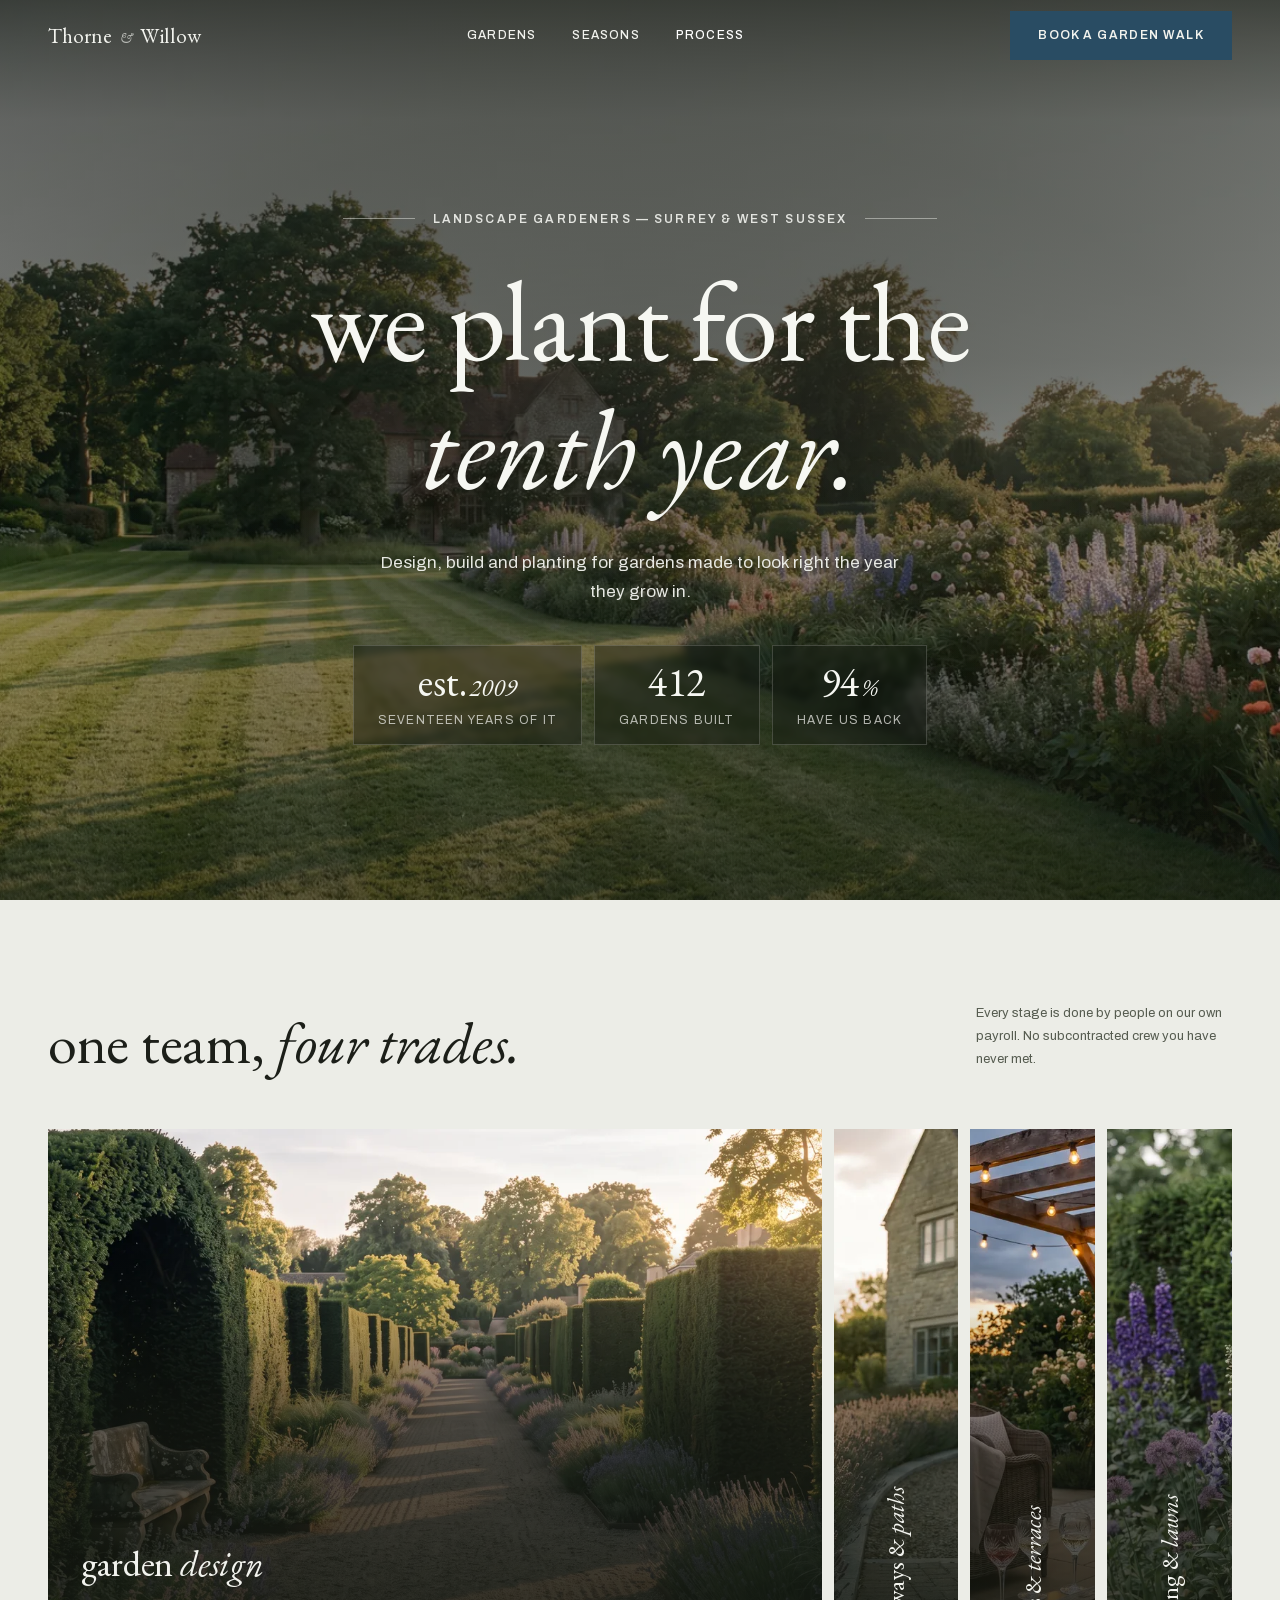
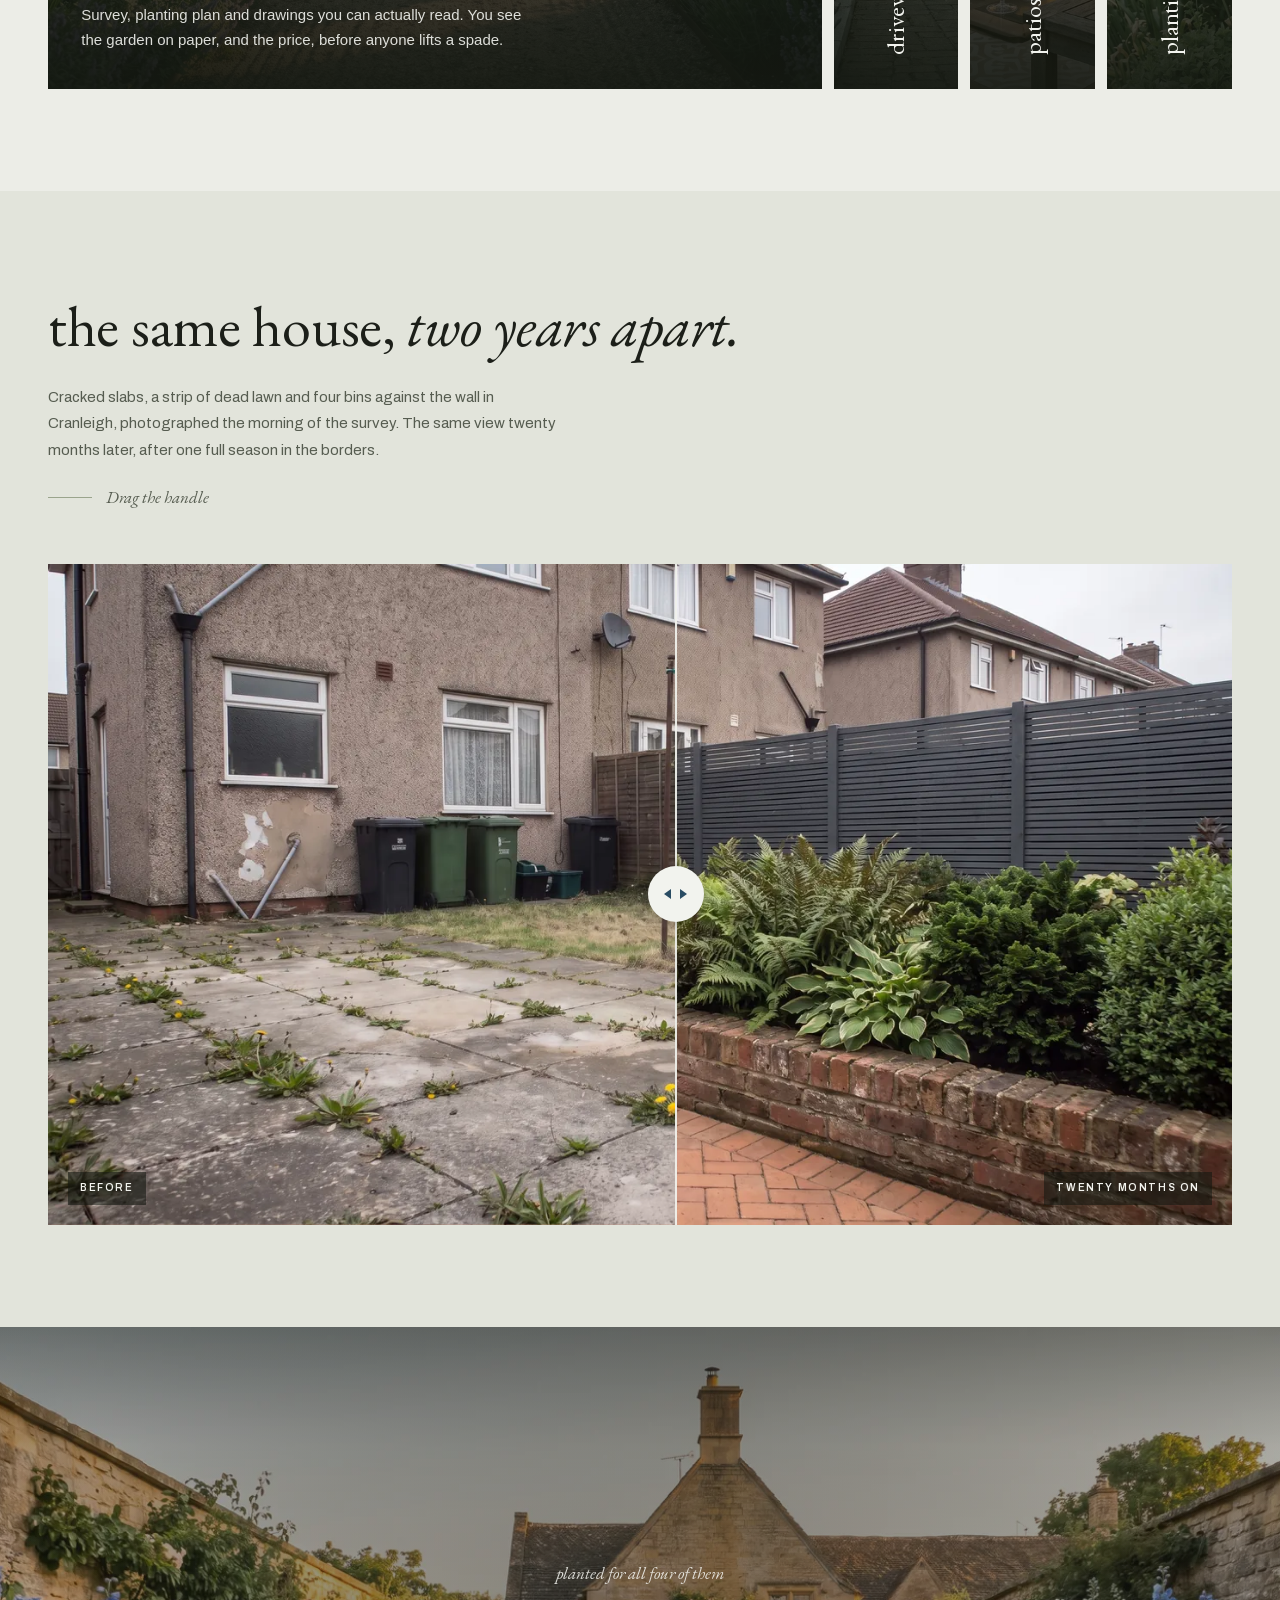
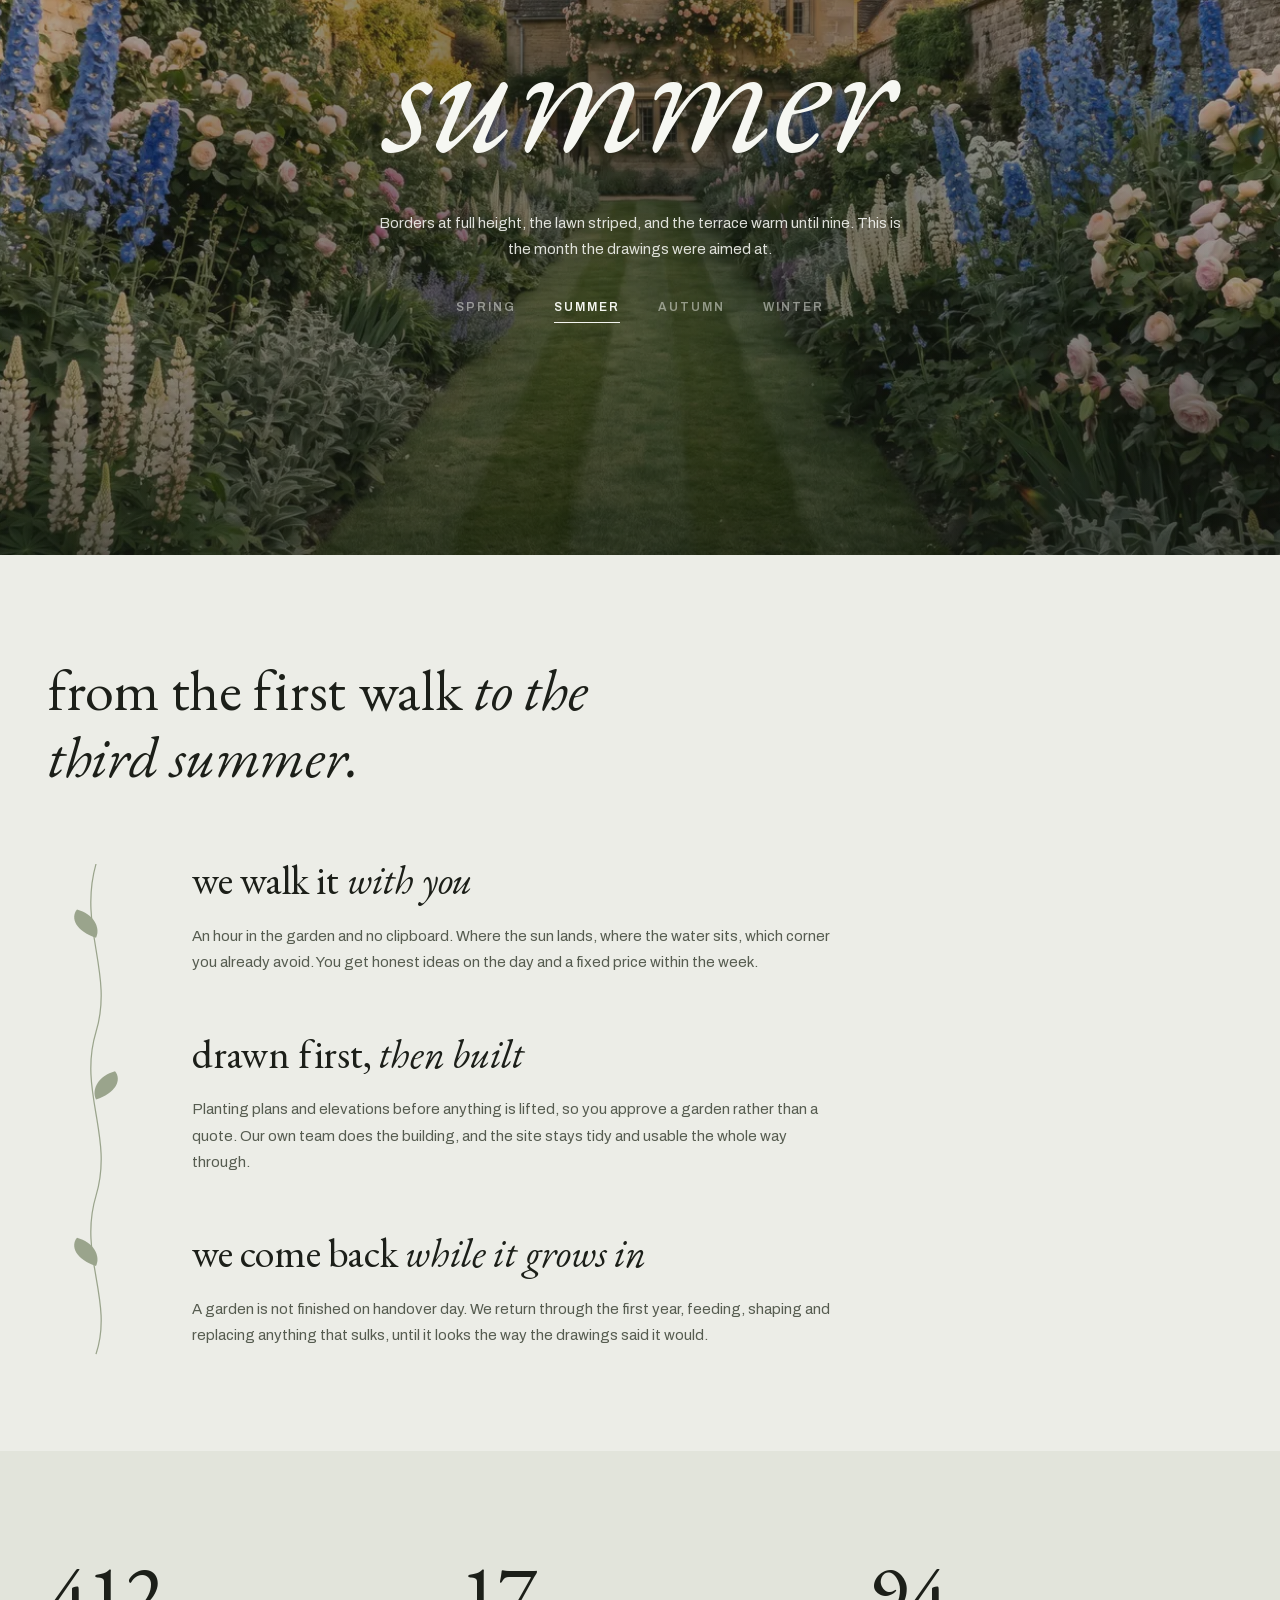
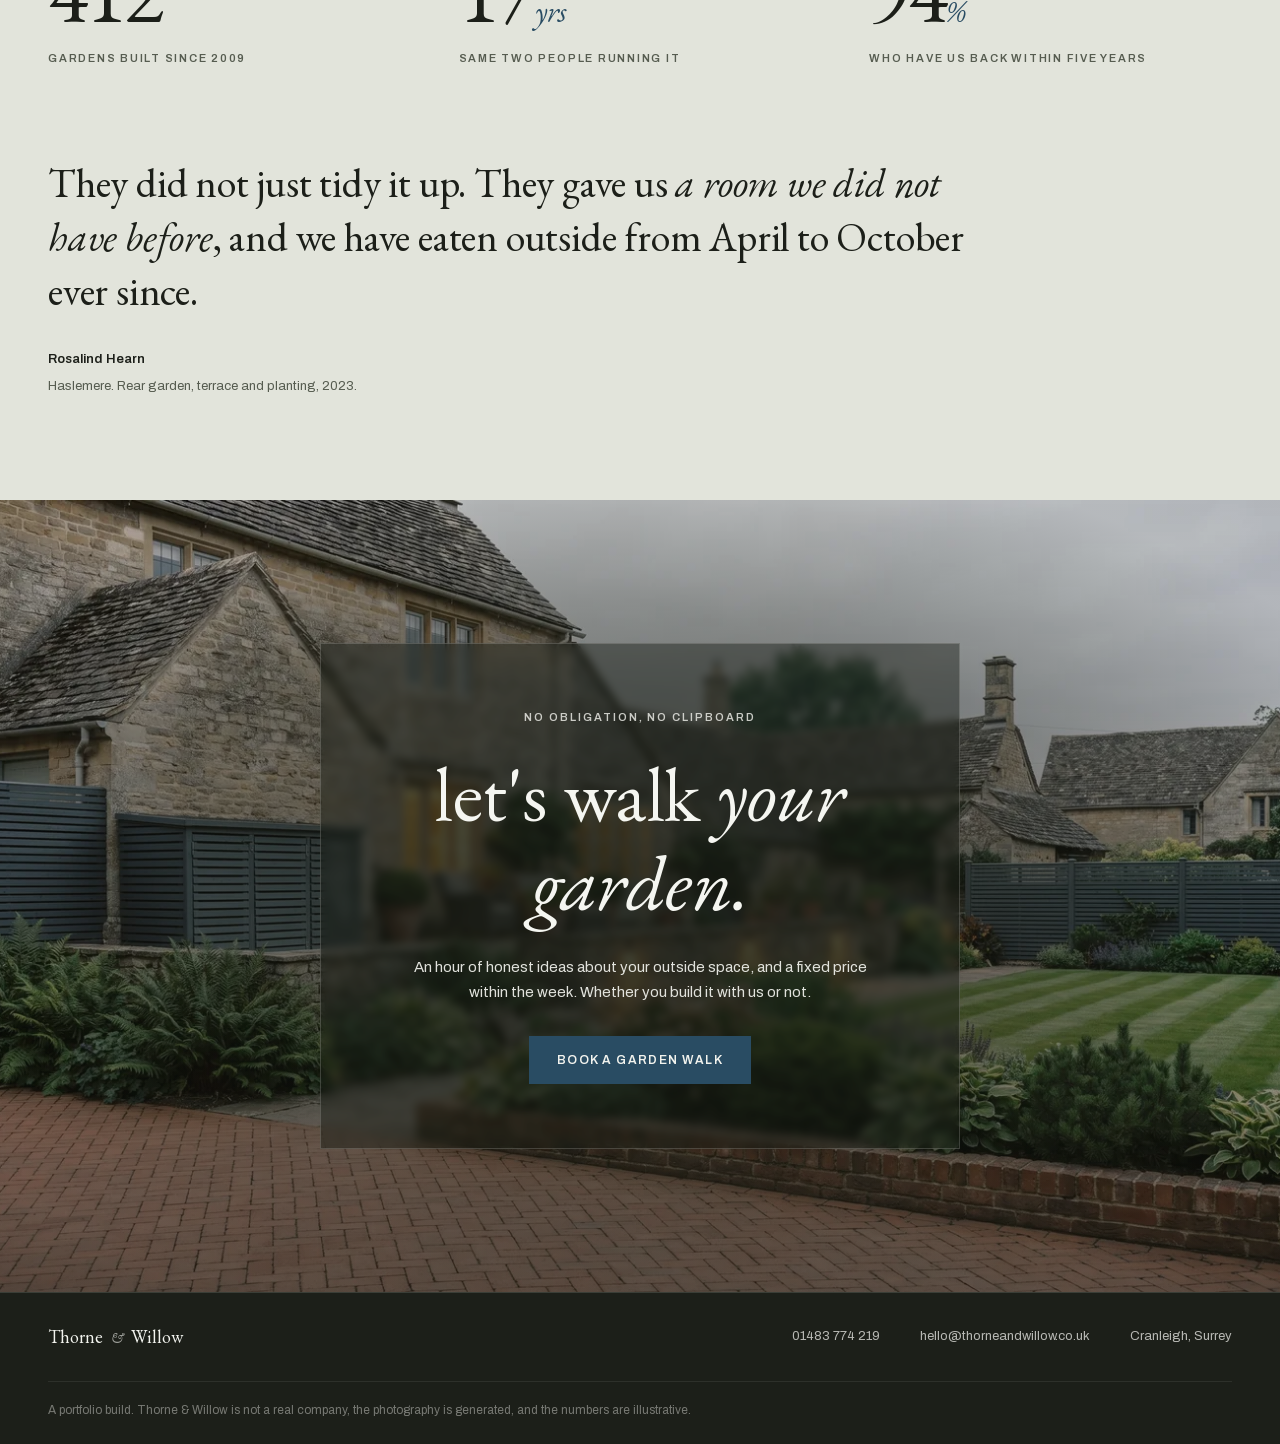
==== commit 57d4e87d: "Aligned slider, self-playing seasons, counting stats, portrait crops The re-rendered after-garden li" ====
--- a/index.html
+++ b/index.html
@@ -100,9 +100,13 @@
          download, so this one is eager and high priority: everything else on
          the page is lazy and can wait its turn. -->
     <picture>
-      <source type="image/webp" sizes="100vw"
+      <source media="(max-width: 700px)" type="image/webp" sizes="128vw"
+                  srcset="assets/img/hero-garden-p480.webp 480w, assets/img/hero-garden-p720.webp 720w, assets/img/hero-garden-p1200.webp 1200w, assets/img/hero-garden-p1898.webp 1898w">
+                  <source type="image/webp" sizes="100vw"
               srcset="assets/img/hero-garden-960.webp 960w, assets/img/hero-garden-1440.webp 1440w, assets/img/hero-garden-1920.webp 1920w, assets/img/hero-garden-2880.webp 2880w, assets/img/hero-garden-3840.webp 3840w">
-      <source type="image/jpeg" sizes="100vw"
+      <source media="(max-width: 700px)" type="image/jpeg" sizes="128vw"
+                  srcset="assets/img/hero-garden-p480.jpg 480w, assets/img/hero-garden-p720.jpg 720w, assets/img/hero-garden-p1200.jpg 1200w, assets/img/hero-garden-p1898.jpg 1898w">
+                  <source type="image/jpeg" sizes="100vw"
               srcset="assets/img/hero-garden-960.jpg 960w, assets/img/hero-garden-1440.jpg 1440w, assets/img/hero-garden-1920.jpg 1920w, assets/img/hero-garden-2880.jpg 2880w, assets/img/hero-garden-3840.jpg 3840w">
       <img class="hero__img" src="assets/img/hero-garden-1440.jpg" width="2752" height="1536"
            fetchpriority="high" decoding="async" alt="">
@@ -209,19 +213,19 @@
 
       <div class="ba rise" id="ba">
         <picture>
-          <source type="image/webp" sizes="(max-width: 1080px) 100vw, 675px"
-                  srcset="assets/img/after-garden-448.webp 448w, assets/img/after-garden-896.webp 896w, assets/img/after-garden-1792.webp 1792w">
-          <source type="image/jpeg" sizes="(max-width: 1080px) 100vw, 675px"
-                  srcset="assets/img/after-garden-448.jpg 448w, assets/img/after-garden-896.jpg 896w, assets/img/after-garden-1792.jpg 1792w">
-          <img src="assets/img/after-garden-448.jpg" width="448" height="597" loading="lazy" decoding="async"
+          <source type="image/webp" sizes="(max-width: 1080px) 100vw, 1344px"
+                  srcset="assets/img/after-garden-688.webp 688w, assets/img/after-garden-1376.webp 1376w, assets/img/after-garden-2752.webp 2752w">
+          <source type="image/jpeg" sizes="(max-width: 1080px) 100vw, 1344px"
+                  srcset="assets/img/after-garden-688.jpg 688w, assets/img/after-garden-1376.jpg 1376w, assets/img/after-garden-2752.jpg 2752w">
+          <img src="assets/img/after-garden-688.jpg" width="2752" height="1536" loading="lazy" decoding="async"
                alt="The same garden rebuilt with herringbone clay paving, a raised brick planter and a small striped lawn">
         </picture>
         <picture>
-          <source type="image/webp" sizes="(max-width: 1080px) 100vw, 675px"
-                  srcset="assets/img/before-garden-448.webp 448w, assets/img/before-garden-896.webp 896w, assets/img/before-garden-1792.webp 1792w">
-          <source type="image/jpeg" sizes="(max-width: 1080px) 100vw, 675px"
-                  srcset="assets/img/before-garden-448.jpg 448w, assets/img/before-garden-896.jpg 896w, assets/img/before-garden-1792.jpg 1792w">
-          <img class="ba__before" src="assets/img/before-garden-448.jpg" width="448" height="597" loading="lazy" decoding="async"
+          <source type="image/webp" sizes="(max-width: 1080px) 100vw, 1344px"
+                  srcset="assets/img/before-garden-688.webp 688w, assets/img/before-garden-1376.webp 1376w, assets/img/before-garden-2752.webp 2752w">
+          <source type="image/jpeg" sizes="(max-width: 1080px) 100vw, 1344px"
+                  srcset="assets/img/before-garden-688.jpg 688w, assets/img/before-garden-1376.jpg 1376w, assets/img/before-garden-2752.jpg 2752w">
+          <img class="ba__before" src="assets/img/before-garden-688.jpg" width="2752" height="1536" loading="lazy" decoding="async"
                alt="The same garden before the work: cracked concrete slabs, weeds and wheelie bins under a grey sky">
         </picture>
         <span class="ba__chip ba__chip--a">Before</span>
@@ -241,33 +245,49 @@
   <section class="section--dark seasons" id="seasons">
     <figure class="seasons__fig" id="seasonFig">
         <picture>
-          <source type="image/webp" sizes="100vw"
+          <source media="(max-width: 700px)" type="image/webp" sizes="128vw"
+                  data-srcset="assets/img/season-spring-p480.webp 480w, assets/img/season-spring-p720.webp 720w, assets/img/season-spring-p949.webp 949w">
+                  <source type="image/webp" sizes="100vw"
                   data-srcset="assets/img/season-spring-960.webp 960w, assets/img/season-spring-1440.webp 1440w, assets/img/season-spring-2752.webp 2752w">
-          <source type="image/jpeg" sizes="100vw"
+          <source media="(max-width: 700px)" type="image/jpeg" sizes="128vw"
+                  data-srcset="assets/img/season-spring-p480.jpg 480w, assets/img/season-spring-p720.jpg 720w, assets/img/season-spring-p949.jpg 949w">
+                  <source type="image/jpeg" sizes="100vw"
                   data-srcset="assets/img/season-spring-960.jpg 960w, assets/img/season-spring-1440.jpg 1440w, assets/img/season-spring-2752.jpg 2752w">
           <img data-src="assets/img/season-spring-960.jpg" width="2752" height="1536" loading="lazy" decoding="async"
                data-season="spring" alt="The same walled cottage garden in spring, borders full of tulips and narcissi">
         </picture>
         <picture>
-          <source type="image/webp" sizes="100vw"
+          <source media="(max-width: 700px)" type="image/webp" sizes="128vw"
+                  srcset="assets/img/season-summer-p480.webp 480w, assets/img/season-summer-p720.webp 720w, assets/img/season-summer-p949.webp 949w">
+                  <source type="image/webp" sizes="100vw"
                   srcset="assets/img/season-summer-960.webp 960w, assets/img/season-summer-1440.webp 1440w, assets/img/season-summer-2752.webp 2752w">
-          <source type="image/jpeg" sizes="100vw"
+          <source media="(max-width: 700px)" type="image/jpeg" sizes="128vw"
+                  srcset="assets/img/season-summer-p480.jpg 480w, assets/img/season-summer-p720.jpg 720w, assets/img/season-summer-p949.jpg 949w">
+                  <source type="image/jpeg" sizes="100vw"
                   srcset="assets/img/season-summer-960.jpg 960w, assets/img/season-summer-1440.jpg 1440w, assets/img/season-summer-2752.jpg 2752w">
           <img src="assets/img/season-summer-960.jpg" width="2752" height="1536" loading="lazy" decoding="async"
                data-season="summer" data-on="true" alt="The same walled cottage garden in high summer, borders at full height either side of a striped grass path">
         </picture>
         <picture>
-          <source type="image/webp" sizes="100vw"
+          <source media="(max-width: 700px)" type="image/webp" sizes="128vw"
+                  data-srcset="assets/img/season-autumn-p480.webp 480w, assets/img/season-autumn-p720.webp 720w, assets/img/season-autumn-p949.webp 949w">
+                  <source type="image/webp" sizes="100vw"
                   data-srcset="assets/img/season-autumn-960.webp 960w, assets/img/season-autumn-1440.webp 1440w, assets/img/season-autumn-2752.webp 2752w">
-          <source type="image/jpeg" sizes="100vw"
+          <source media="(max-width: 700px)" type="image/jpeg" sizes="128vw"
+                  data-srcset="assets/img/season-autumn-p480.jpg 480w, assets/img/season-autumn-p720.jpg 720w, assets/img/season-autumn-p949.jpg 949w">
+                  <source type="image/jpeg" sizes="100vw"
                   data-srcset="assets/img/season-autumn-960.jpg 960w, assets/img/season-autumn-1440.jpg 1440w, assets/img/season-autumn-2752.jpg 2752w">
           <img data-src="assets/img/season-autumn-960.jpg" width="2752" height="1536" loading="lazy" decoding="async"
                data-season="autumn" alt="The same walled cottage garden in autumn, copper acers and fallen leaves across the grass path">
         </picture>
         <picture>
-          <source type="image/webp" sizes="100vw"
+          <source media="(max-width: 700px)" type="image/webp" sizes="128vw"
+                  data-srcset="assets/img/season-winter-p480.webp 480w, assets/img/season-winter-p720.webp 720w, assets/img/season-winter-p949.webp 949w">
+                  <source type="image/webp" sizes="100vw"
                   data-srcset="assets/img/season-winter-960.webp 960w, assets/img/season-winter-1440.webp 1440w, assets/img/season-winter-2752.webp 2752w">
-          <source type="image/jpeg" sizes="100vw"
+          <source media="(max-width: 700px)" type="image/jpeg" sizes="128vw"
+                  data-srcset="assets/img/season-winter-p480.jpg 480w, assets/img/season-winter-p720.jpg 720w, assets/img/season-winter-p949.jpg 949w">
+                  <source type="image/jpeg" sizes="100vw"
                   data-srcset="assets/img/season-winter-960.jpg 960w, assets/img/season-winter-1440.jpg 1440w, assets/img/season-winter-2752.jpg 2752w">
           <img data-src="assets/img/season-winter-960.jpg" width="2752" height="1536" loading="lazy" decoding="async"
                data-season="winter" alt="The same walled cottage garden under hard frost, clipped box topiary rimed white">
@@ -327,15 +347,15 @@
     <div class="wrap">
       <div class="stats rise">
         <div class="stat">
-          <span class="stat__n">412</span>
+          <span class="stat__n"><span data-count="412">412</span></span>
           <span class="stat__l">Gardens built since 2009</span>
         </div>
         <div class="stat">
-          <span class="stat__n">17<em>yrs</em></span>
+          <span class="stat__n"><span data-count="17">17</span><em>yrs</em></span>
           <span class="stat__l">Same two people running it</span>
         </div>
         <div class="stat">
-          <span class="stat__n">94<em>%</em></span>
+          <span class="stat__n"><span data-count="94">94</span><em>%</em></span>
           <span class="stat__l">Who have us back within five years</span>
         </div>
       </div>
@@ -354,9 +374,13 @@
   <section class="closing" id="book">
     <figure class="closing__fig">
       <picture>
-        <source type="image/webp" sizes="100vw"
+        <source media="(max-width: 700px)" type="image/webp" sizes="128vw"
+                  srcset="assets/img/closing-terrace-p480.webp 480w, assets/img/closing-terrace-p720.webp 720w, assets/img/closing-terrace-p949.webp 949w">
+                  <source type="image/webp" sizes="100vw"
                 srcset="assets/img/closing-terrace-960.webp 960w, assets/img/closing-terrace-1440.webp 1440w, assets/img/closing-terrace-2752.webp 2752w">
-        <source type="image/jpeg" sizes="100vw"
+        <source media="(max-width: 700px)" type="image/jpeg" sizes="128vw"
+                  srcset="assets/img/closing-terrace-p480.jpg 480w, assets/img/closing-terrace-p720.jpg 720w, assets/img/closing-terrace-p949.jpg 949w">
+                  <source type="image/jpeg" sizes="100vw"
                 srcset="assets/img/closing-terrace-960.jpg 960w, assets/img/closing-terrace-1440.jpg 1440w, assets/img/closing-terrace-2752.jpg 2752w">
         <img src="assets/img/closing-terrace-960.jpg" width="2752" height="1536" loading="lazy" decoding="async"
              alt="A Cotswold stone cottage terrace, lit windows and low lighting washing down a stone retaining wall onto planting and a striped lawn">
--- a/assets/css/styles.css
+++ b/assets/css/styles.css
@@ -467,13 +467,11 @@
    8. Before and after. Two photographs of the same camera position, the
    top one clipped by a variable the handle writes to.
    -------------------------------------------------------------------------- */
-.ba__in {
-  display: grid;
-  grid-template-columns: minmax(0, 1fr) minmax(0, 675px);
-  gap: clamp(32px, 5vw, 88px);
-  align-items: center;
-}
-.ba__copy { display: flex; flex-direction: column; gap: 26px; }
+/* The pair is landscape now, so the slider runs the full column with the
+   copy stacked above it, the way the reference does. Side by side with a
+   portrait plate was a consequence of the old renders, not a decision. */
+.ba__in { display: flex; flex-direction: column; gap: clamp(28px, 4vw, 52px); }
+.ba__copy { display: flex; flex-direction: column; gap: 20px; }
 .ba__copy h2 { font-size: var(--s3); }
 .ba__copy p { max-width: 32rem; color: var(--ink-soft); line-height: 1.75; }
 
@@ -481,7 +479,7 @@
   --split: 53%;
   position: relative;
   width: 100%;
-  aspect-ratio: 675 / 900;
+  aspect-ratio: 2752 / 1536;
   overflow: hidden;
   touch-action: pan-y;
 }
@@ -690,6 +688,8 @@
   font-size: clamp(52px, 6.4vw, 92px);
   line-height: 1;
   letter-spacing: -0.01em;
+  /* Tabular figures so a counting number does not jitter its own width. */
+  font-variant-numeric: tabular-nums;
 }
 .stat__n em { font-style: italic; font-size: 0.38em; color: var(--accent); }
 .stat__l {
@@ -801,9 +801,7 @@
 @media (max-width: 1080px) {
   .hero__in,
   .ba__in,
-  .ba__in > .ba { order: 2; }
   .hero__fig { max-width: 560px; }
-  .ba { max-width: 560px; }
 }
 
 @media (max-width: 900px) {
@@ -868,6 +866,12 @@
     cursor: pointer;
   }
   .nav .btn { display: none; }
+  /* Full-screen sections come down a notch on a phone. Cover scales a
+     landscape frame by the box's HEIGHT here, so every extra vh of section
+     costs source width, and the portrait crops only have so much of it. */
+  .hero { min-height: 88svh; }
+  .seasons { min-height: 82svh; }
+  .closing { min-height: 80svh; }
   /* This override was written for the old bottom-left copy block and left the
      middle of the frame bare. The column is centred now, and on a narrow
      screen the crop is tighter and brighter, so the centre wash has to be
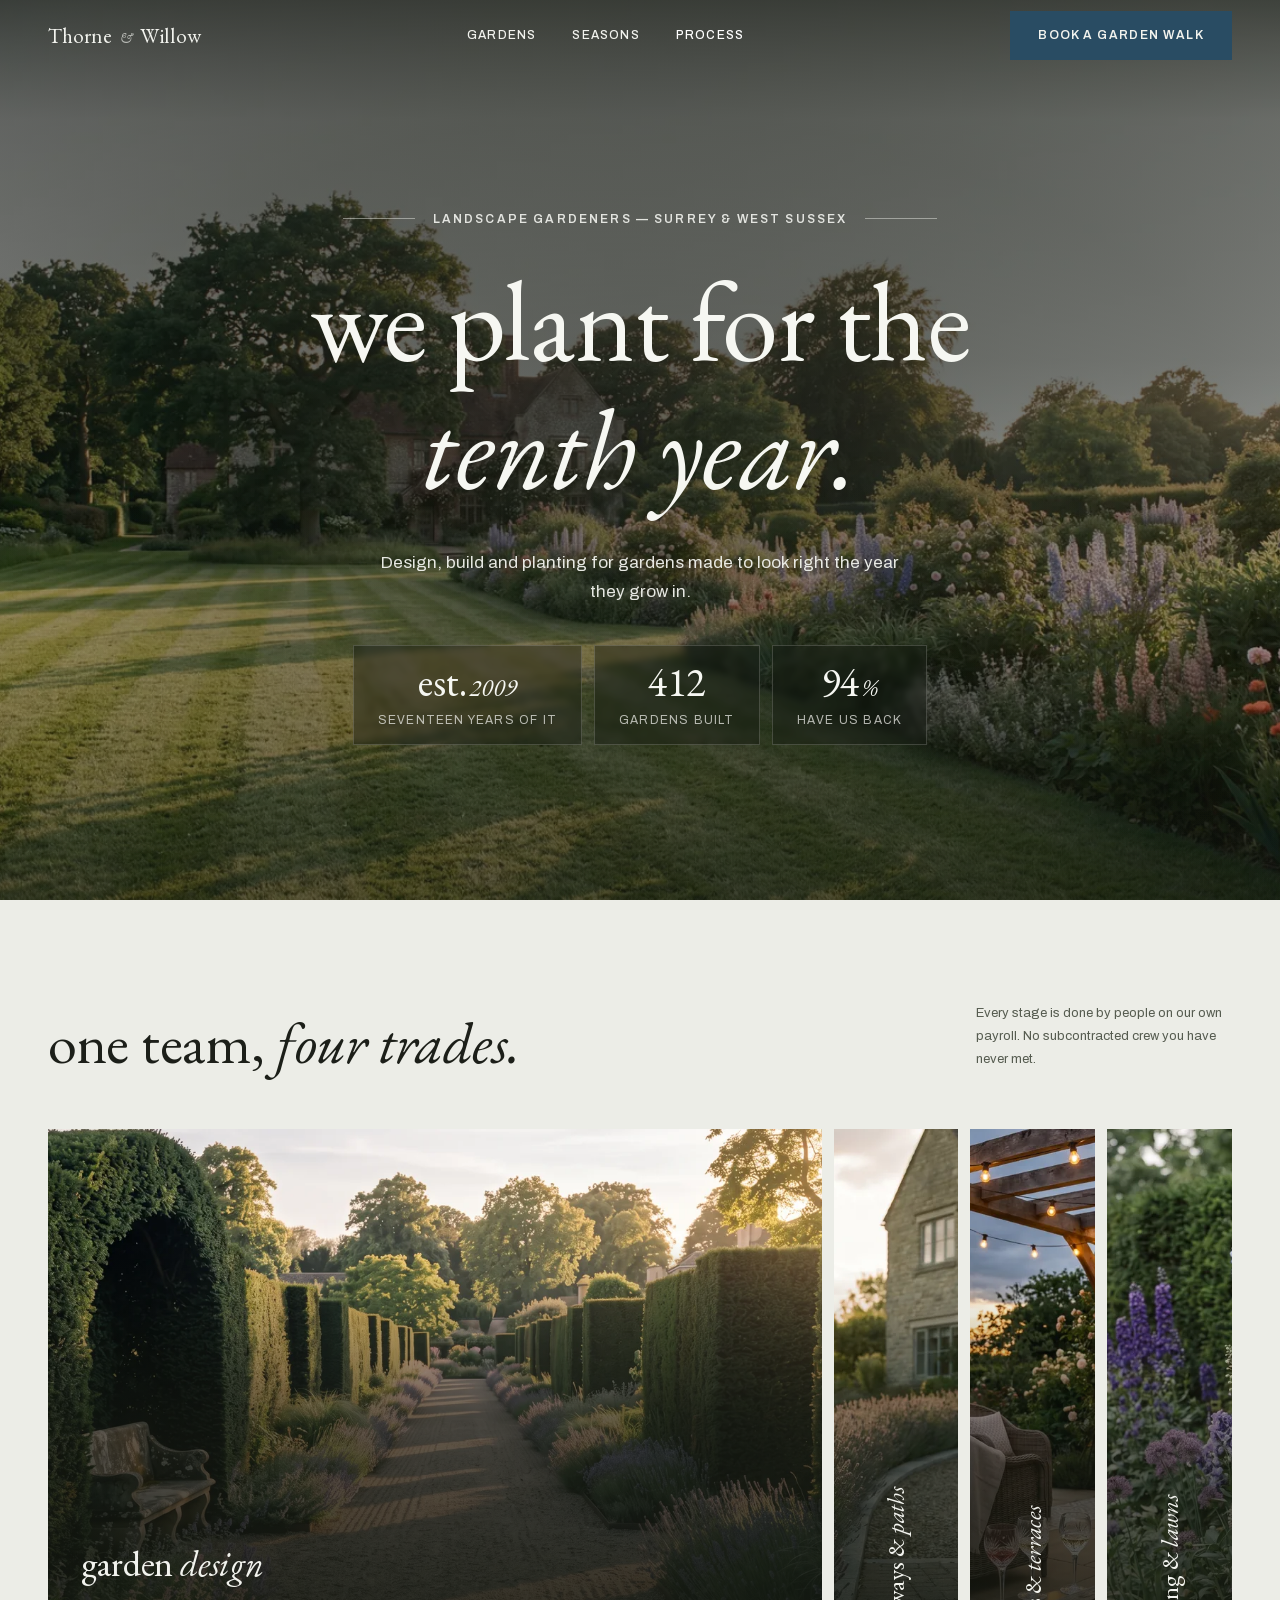
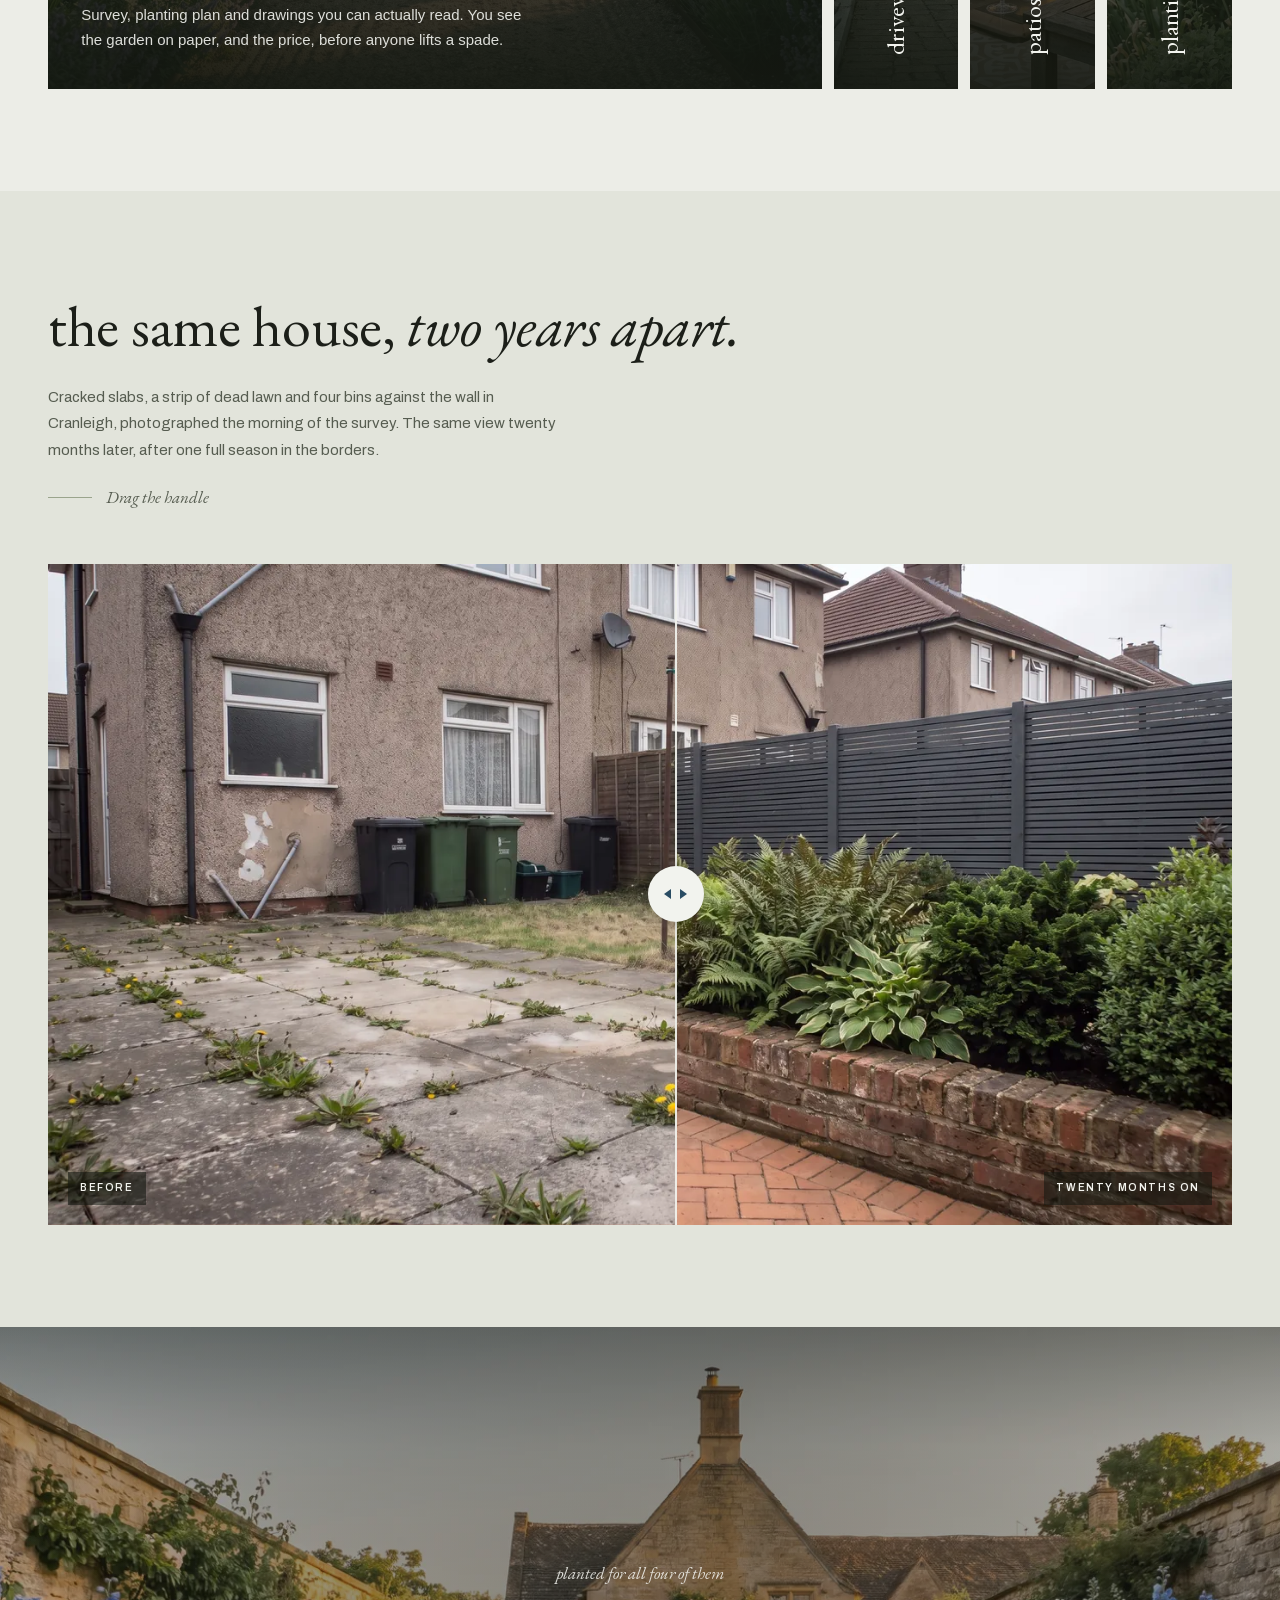
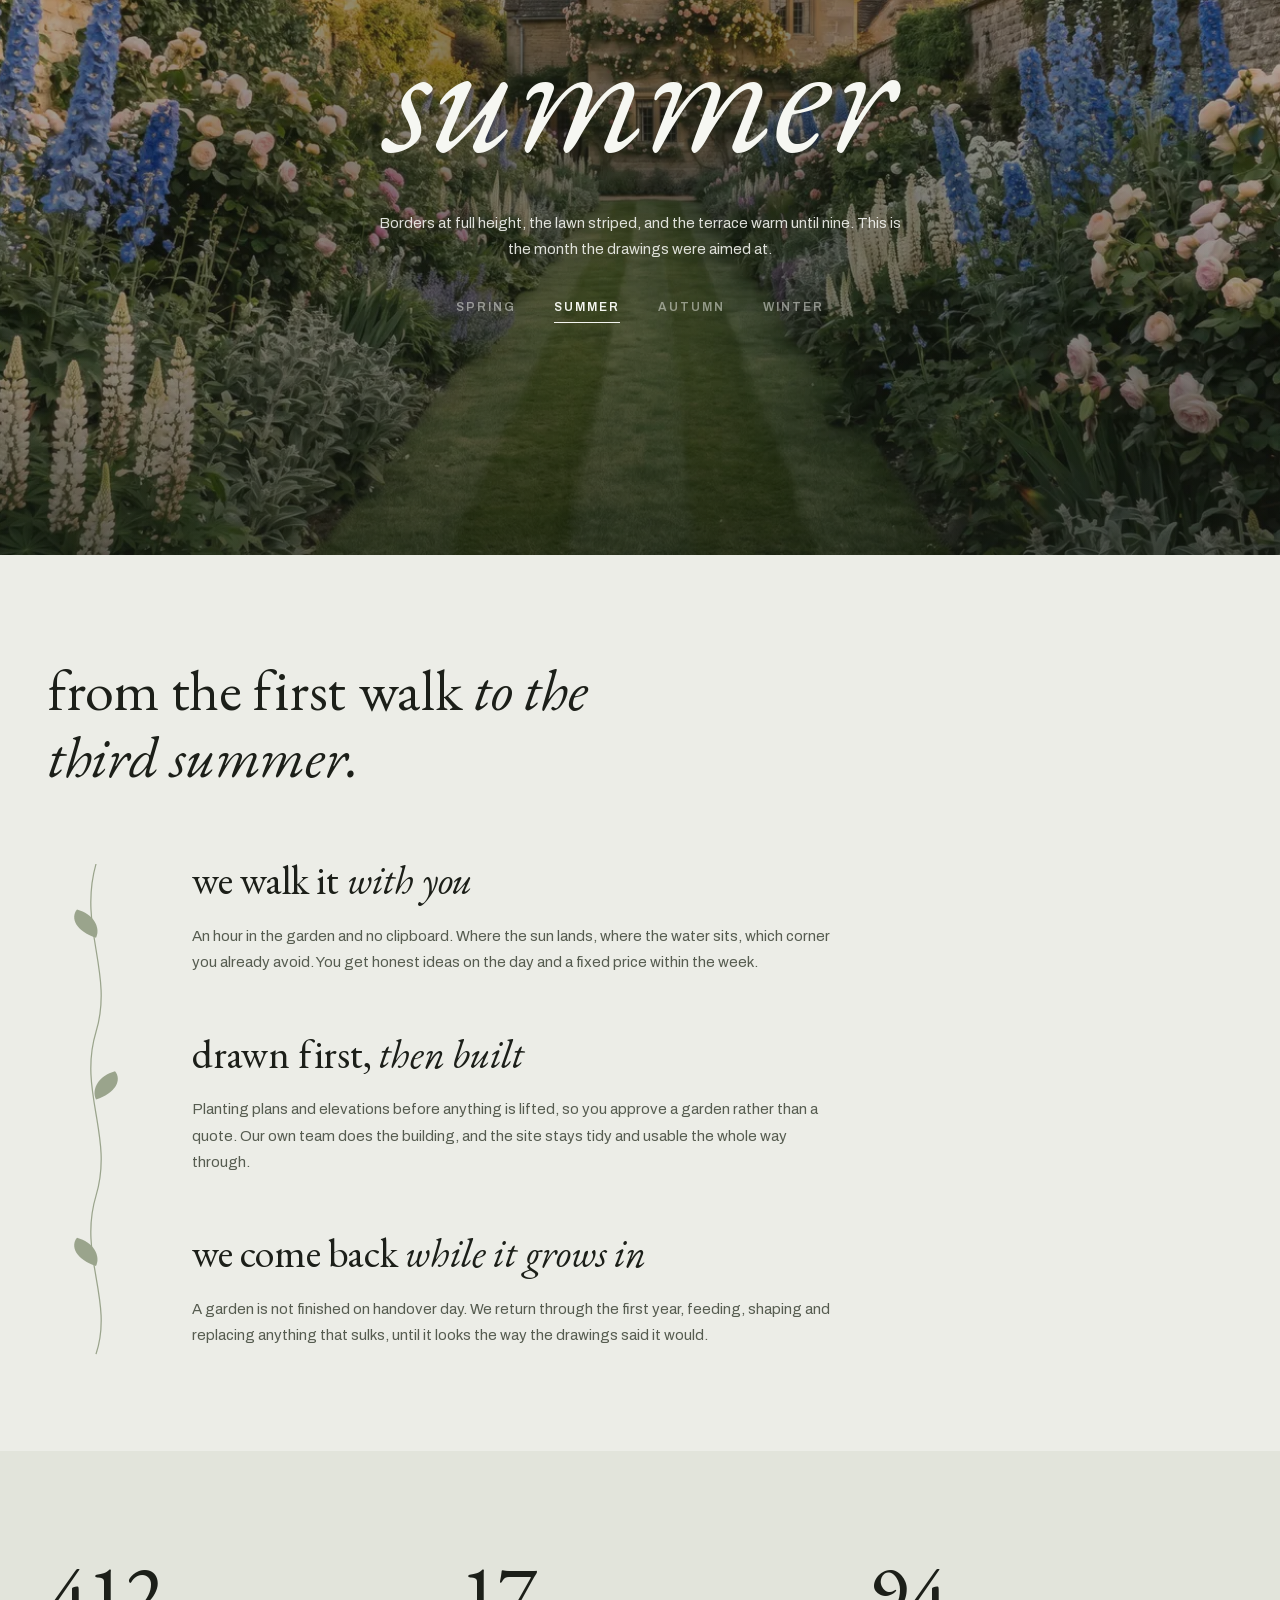
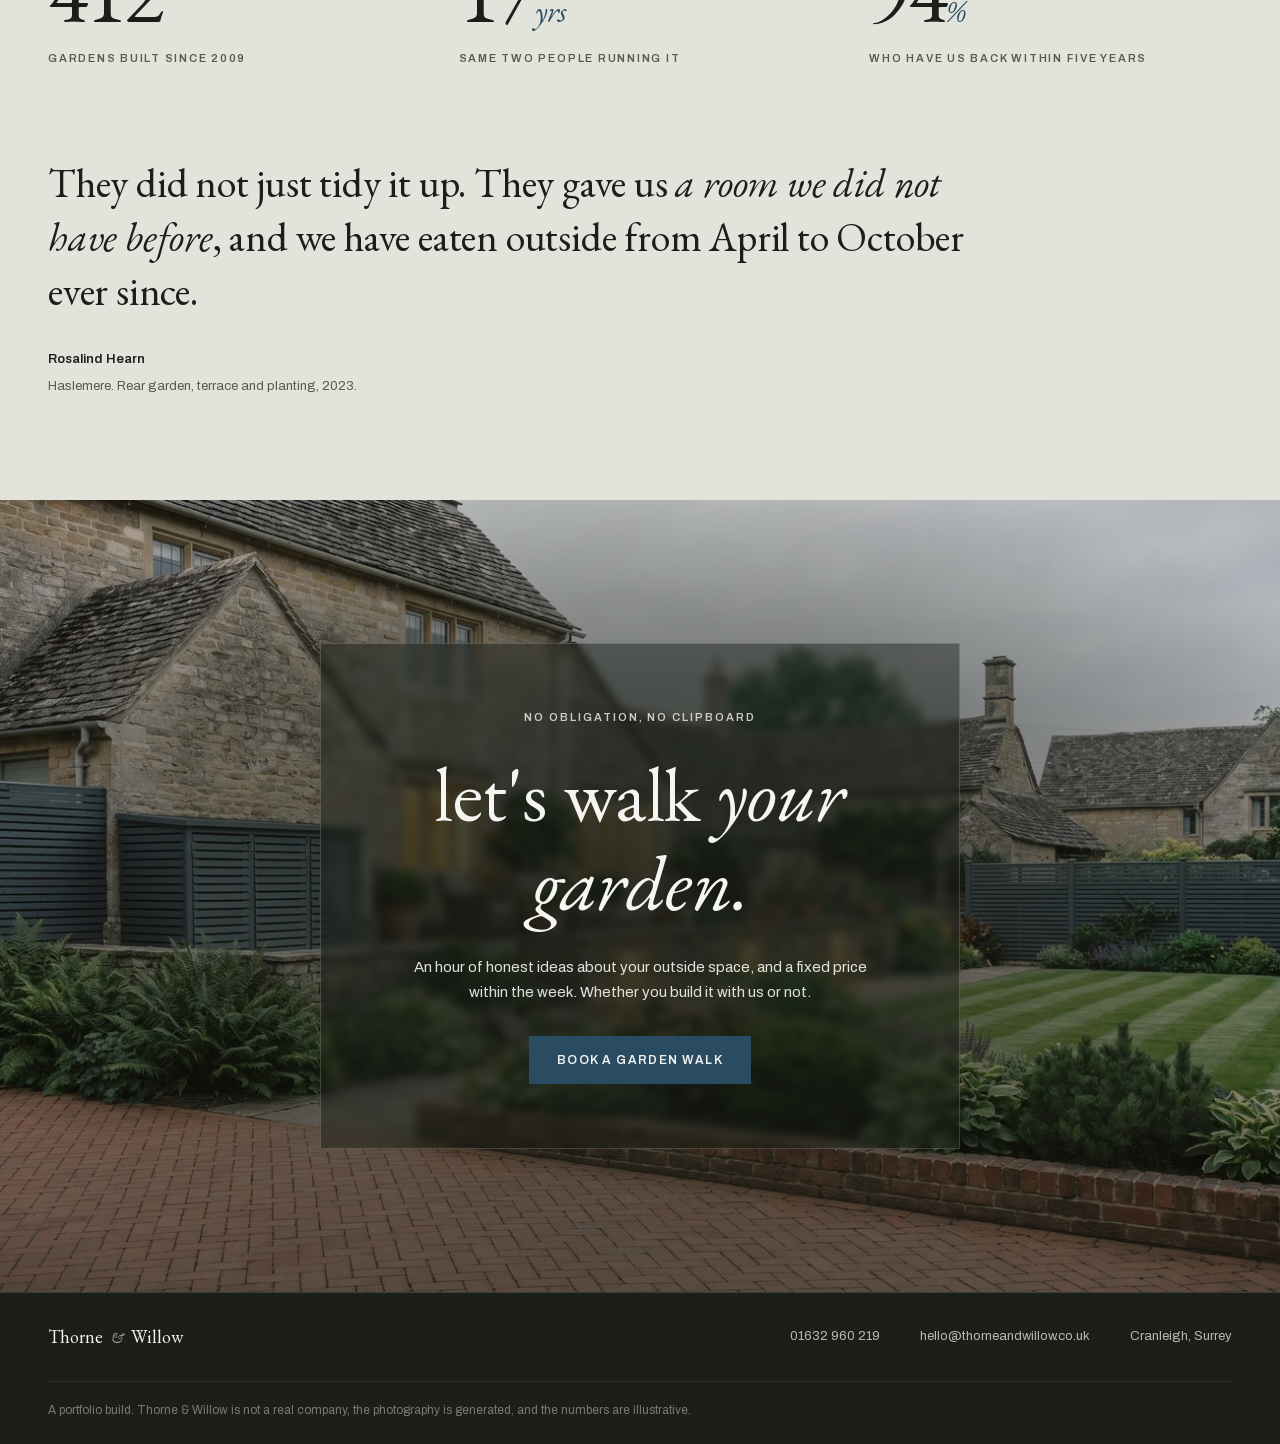
==== commit 84aa64cc: "Move the phone number into Ofcom's reserved range for fiction It was +44 1483 774219. 01483 is the l" ====
--- a/index.html
+++ b/index.html
@@ -49,7 +49,7 @@
   "description": "Design-led gardens, driveways, terraces and planting across Surrey and West Sussex.",
   "url": "https://kxngcxzz.github.io/Thorne-and-Willow/",
   "image": "https://kxngcxzz.github.io/Thorne-and-Willow/assets/img/og-card.jpg",
-  "telephone": "+44 1483 774219",
+  "telephone": "+44 1632 960219",
   "email": "hello@thorneandwillow.co.uk",
   "foundingDate": "2009",
   "address": {
@@ -392,7 +392,7 @@
         <p class="eyebrow">No obligation, no clipboard</p>
         <h2 class="d">let's walk <em>your garden.</em></h2>
         <p>An hour of honest ideas about your outside space, and a fixed price within the week. Whether you build it with us or not.</p>
-        <a class="btn btn--light" href="tel:+441483774219">Book a garden walk</a>
+        <a class="btn btn--light" href="tel:+441632960219">Book a garden walk</a>
       </div>
     </div>
   </section>
@@ -403,7 +403,7 @@
   <div class="wrap foot__in">
     <span class="mark">Thorne <span>&amp;</span> Willow</span>
     <ul>
-      <li><a href="tel:+441483774219">01483 774 219</a></li>
+      <li><a href="tel:+441632960219">01632 960 219</a></li>
       <li><a href="mailto:hello@thorneandwillow.co.uk">hello@thorneandwillow.co.uk</a></li>
       <li>Cranleigh, Surrey</li>
     </ul>
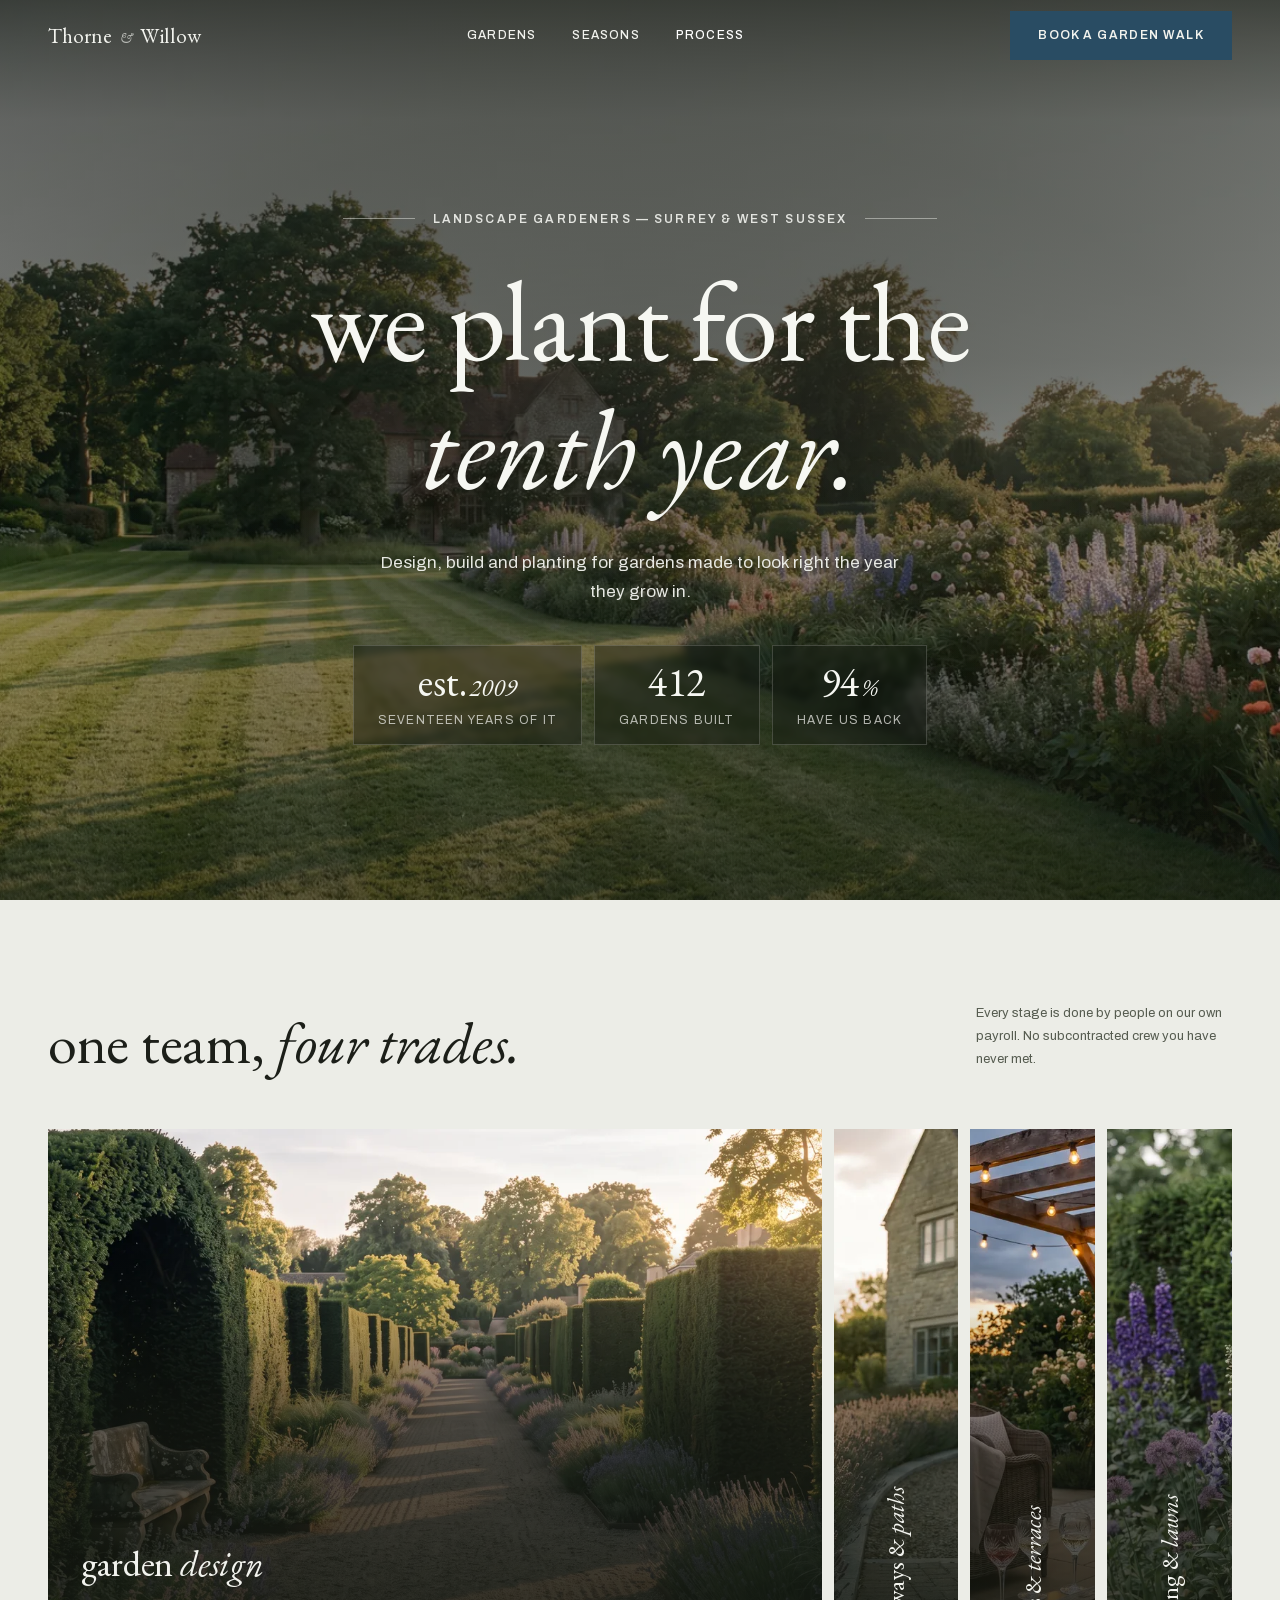
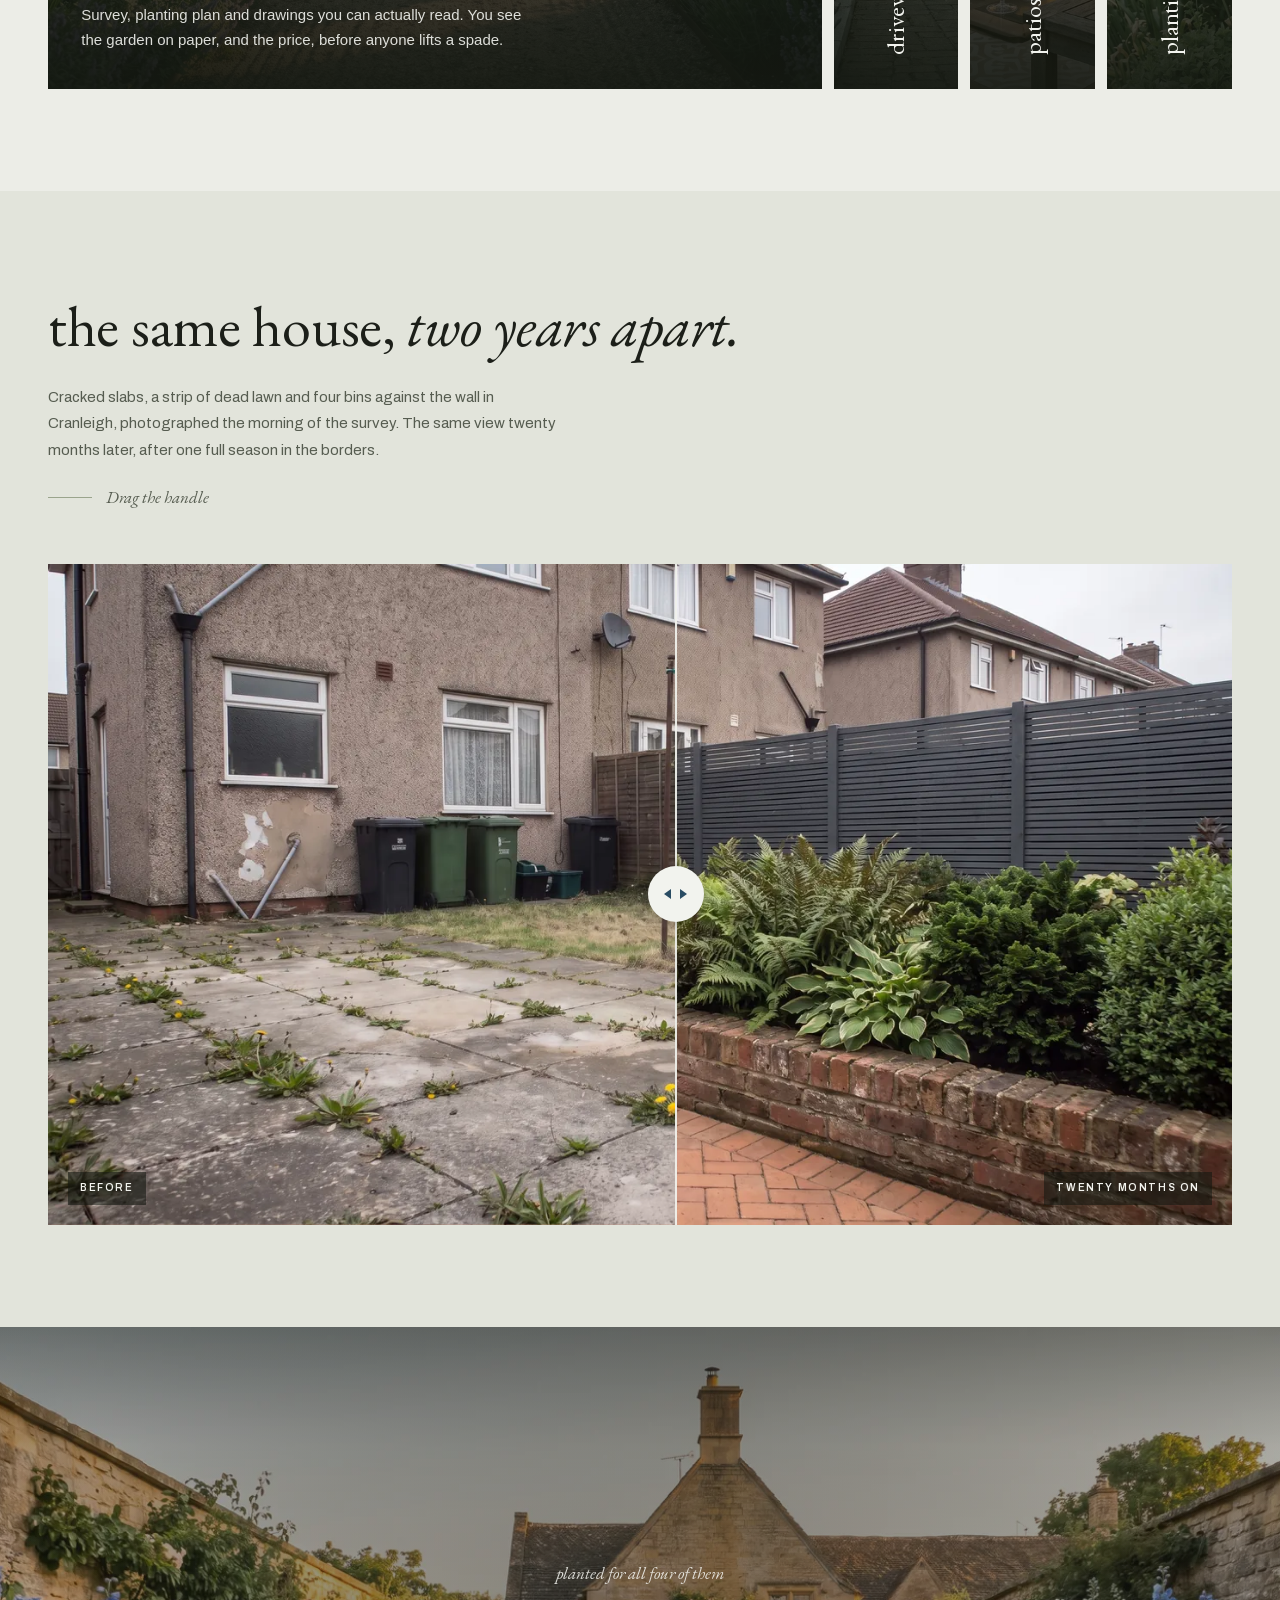
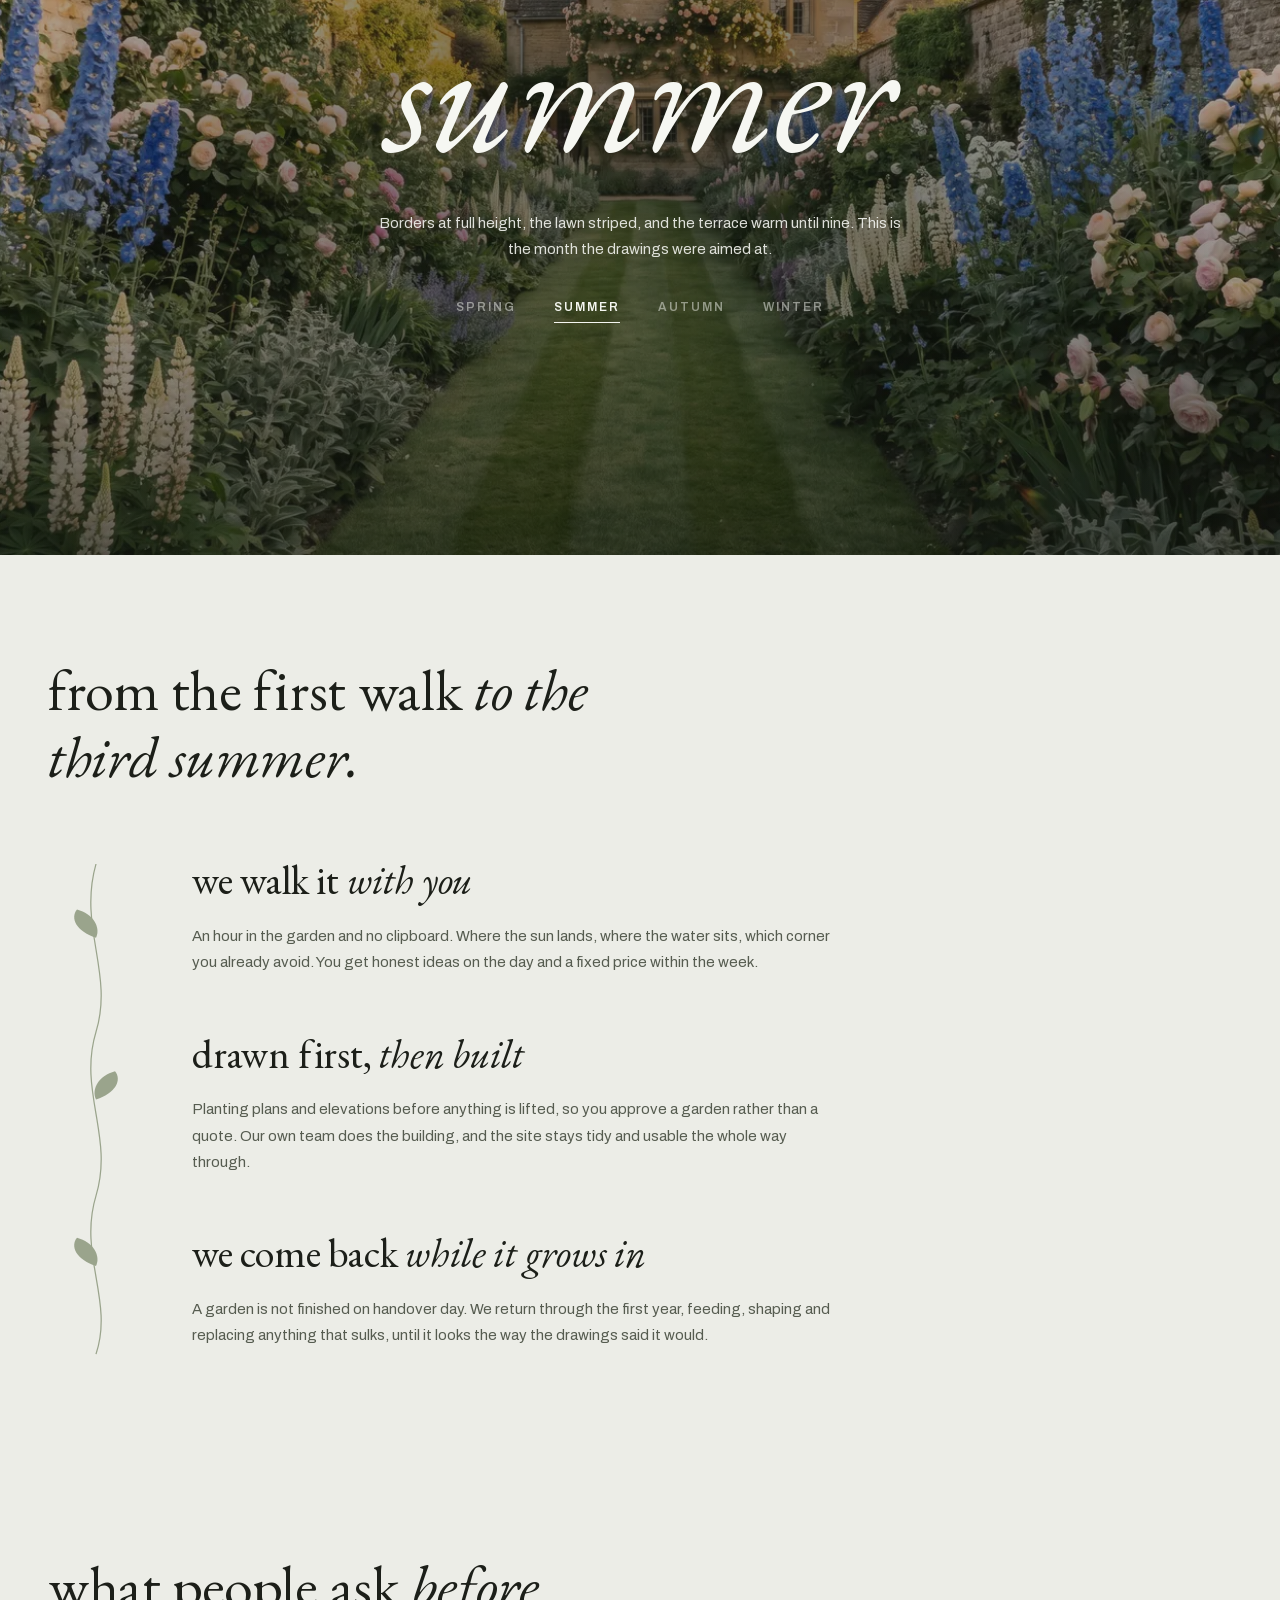
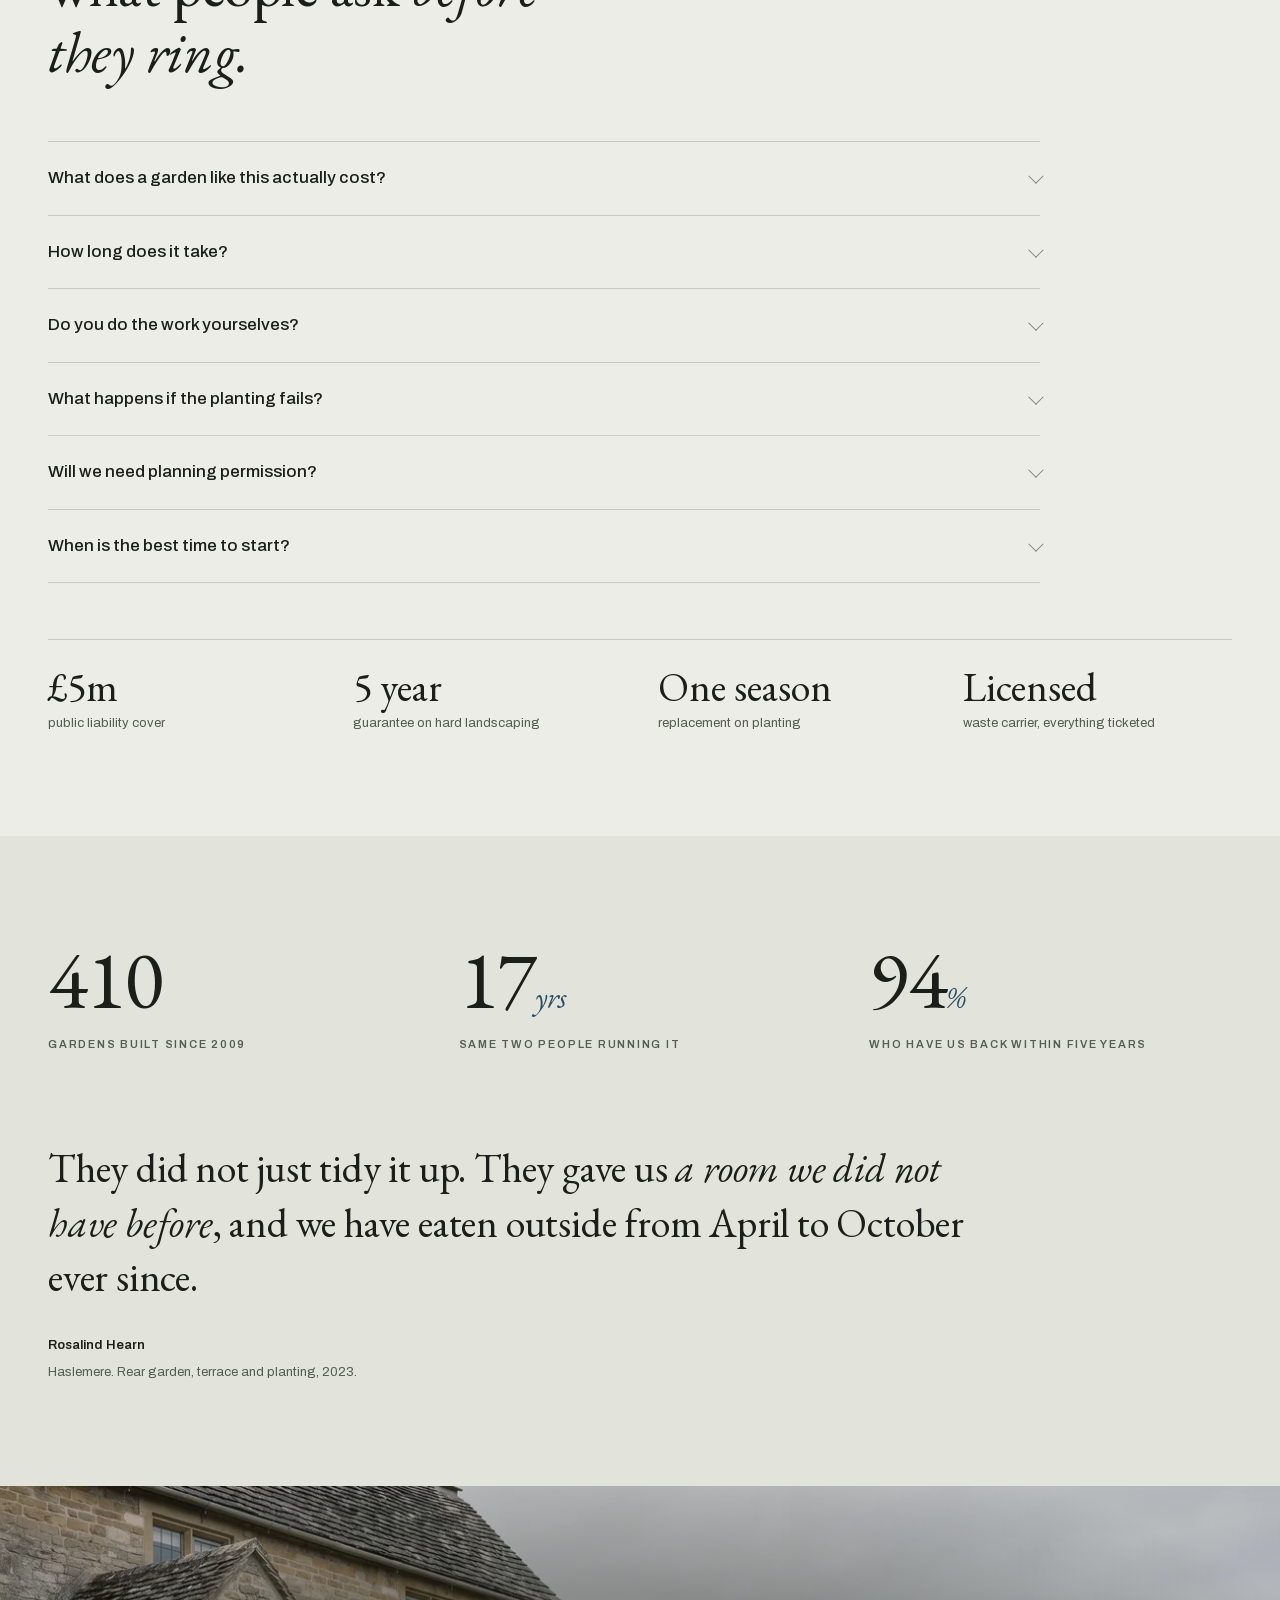
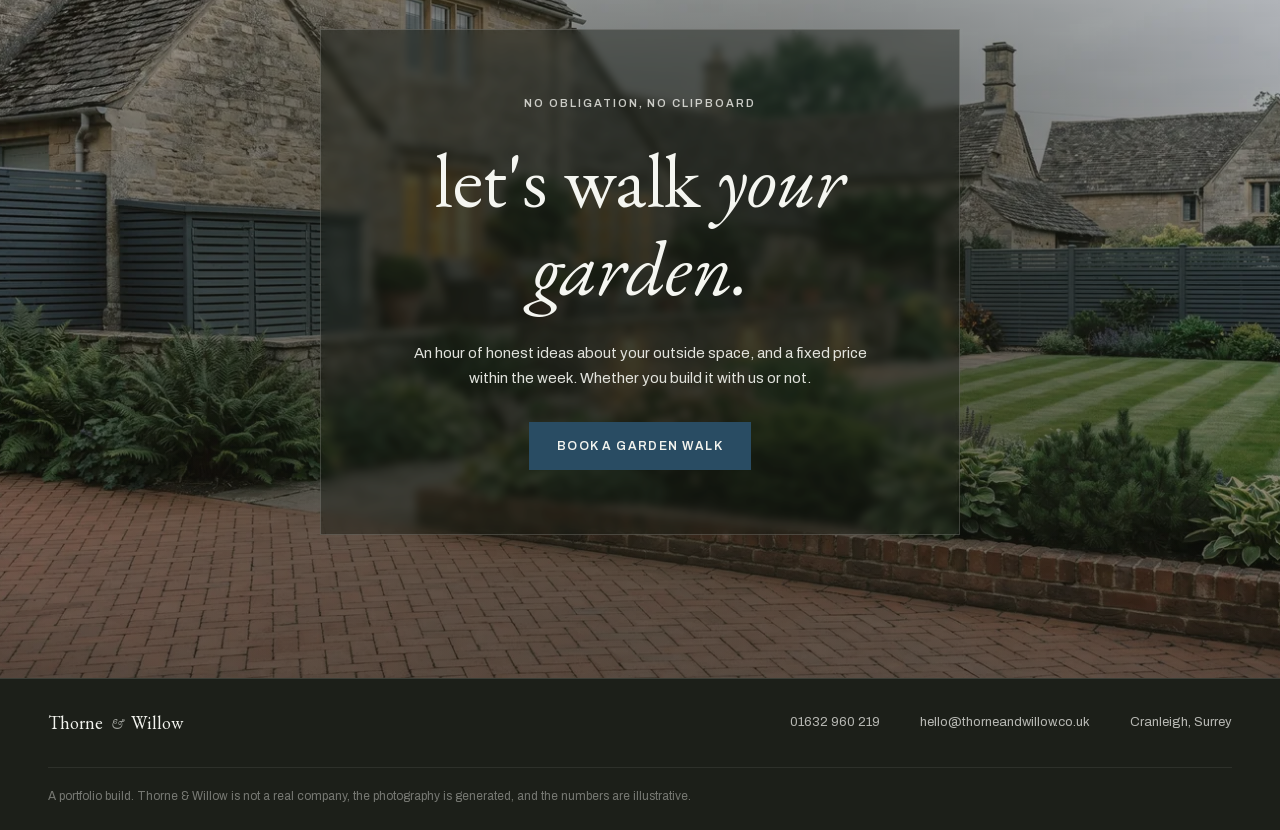
==== commit 42d9ecf2: "Add the questions people actually ask, and what we are covered for Two gaps against the launch check" ====
--- a/index.html
+++ b/index.html
@@ -72,6 +72,63 @@
       { "@type": "Offer", "itemOffered": { "@type": "Service", "name": "Planting and lawns", "description": "Borders built to peak in turn from March to October, and lawns laid on dug soil." } }
     ]
   }
+}
+</script>
+<!-- Questions, mirrored from the visible markup so the two cannot drift. -->
+<script type="application/ld+json">
+{
+  "@context": "https://schema.org",
+  "@type": "FAQPage",
+  "mainEntity": [
+    {
+      "@type": "Question",
+      "name": "What does a garden like this actually cost?",
+      "acceptedAnswer": {
+        "@type": "Answer",
+        "text": "Most whole-garden projects we take on land between £18,000 and £70,000, and the spread is mostly hard landscaping: steps, walls and levels are what move a price, not plants. You get a fixed figure within a week of the first walk, itemised, with nothing hidden in a provisional sum."
+      }
+    },
+    {
+      "@type": "Question",
+      "name": "How long does it take?",
+      "acceptedAnswer": {
+        "@type": "Answer",
+        "text": "Two to three weeks of drawing, then three to eight weeks on site for a typical rear garden. We book one project at a time, so the dates we give you are dates we can keep rather than a slot we hope to reach."
+      }
+    },
+    {
+      "@type": "Question",
+      "name": "Do you do the work yourselves?",
+      "acceptedAnswer": {
+        "@type": "Answer",
+        "text": "Yes. The people who quote it are the people who build it. We bring in a specialist for structural work and mains electrics, and you will be told who and why before they arrive — but there is no subcontracted crew you have never met turning up on the first morning."
+      }
+    },
+    {
+      "@type": "Question",
+      "name": "What happens if the planting fails?",
+      "acceptedAnswer": {
+        "@type": "Answer",
+        "text": "We replace it. Everything we plant is covered for the first full growing season, and we are back through that year anyway to feed and shape it. Plants sulk after a move; that is normal and it is our problem, not yours."
+      }
+    },
+    {
+      "@type": "Question",
+      "name": "Will we need planning permission?",
+      "acceptedAnswer": {
+        "@type": "Answer",
+        "text": "Usually not. Decking over 300mm, structures near a boundary, and anything at the front of a listed or conservation-area property are the common exceptions. We tell you at the first walk if we think you need it, and we would rather lose the job than build something that has to come down."
+      }
+    },
+    {
+      "@type": "Question",
+      "name": "When is the best time to start?",
+      "acceptedAnswer": {
+        "@type": "Answer",
+        "text": "Hard landscaping runs all year. Planting goes in best between October and March, when everything is dormant and establishes over winter. Book a walk in autumn and you are usually eating outside by the following summer."
+      }
+    }
+  ]
 }
 </script>
 </head>
@@ -342,6 +399,52 @@
     </div>
   </section>
 
+  <!-- Questions ------------------------------------------------------------
+       <details> rather than a scripted accordion: it opens with the keyboard,
+       it is announced correctly, and it works with JavaScript off, which a
+       div-and-click-handler version does not. -->
+  <section class="section faq" id="questions">
+    <div class="wrap">
+      <h2 class="d rise" style="font-size: var(--s3); max-width: 18ch; margin-bottom: clamp(32px, 4vw, 52px);">
+        what people ask <em>before they ring.</em>
+      </h2>
+
+      <div class="faq__list rise">
+        <details class="qa">
+          <summary>What does a garden like this actually cost?</summary>
+          <p>Most whole-garden projects we take on land between &pound;18,000 and &pound;70,000, and the spread is mostly hard landscaping: steps, walls and levels are what move a price, not plants. You get a fixed figure within a week of the first walk, itemised, with nothing hidden in a provisional sum.</p>
+        </details>
+        <details class="qa">
+          <summary>How long does it take?</summary>
+          <p>Two to three weeks of drawing, then three to eight weeks on site for a typical rear garden. We book one project at a time, so the dates we give you are dates we can keep rather than a slot we hope to reach.</p>
+        </details>
+        <details class="qa">
+          <summary>Do you do the work yourselves?</summary>
+          <p>Yes. The people who quote it are the people who build it. We bring in a specialist for structural work and mains electrics, and you will be told who and why before they arrive &mdash; but there is no subcontracted crew you have never met turning up on the first morning.</p>
+        </details>
+        <details class="qa">
+          <summary>What happens if the planting fails?</summary>
+          <p>We replace it. Everything we plant is covered for the first full growing season, and we are back through that year anyway to feed and shape it. Plants sulk after a move; that is normal and it is our problem, not yours.</p>
+        </details>
+        <details class="qa">
+          <summary>Will we need planning permission?</summary>
+          <p>Usually not. Decking over 300mm, structures near a boundary, and anything at the front of a listed or conservation-area property are the common exceptions. We tell you at the first walk if we think you need it, and we would rather lose the job than build something that has to come down.</p>
+        </details>
+        <details class="qa">
+          <summary>When is the best time to start?</summary>
+          <p>Hard landscaping runs all year. Planting goes in best between October and March, when everything is dormant and establishes over winter. Book a walk in autumn and you are usually eating outside by the following summer.</p>
+        </details>
+      </div>
+
+      <ul class="trust rise" aria-label="Cover and guarantees">
+        <li><b>&pound;5m</b> public liability cover</li>
+        <li><b>5 year</b> guarantee on hard landscaping</li>
+        <li><b>One season</b> replacement on planting</li>
+        <li><b>Licensed</b> waste carrier, everything ticketed</li>
+      </ul>
+    </div>
+  </section>
+
   <!-- Proof --------------------------------------------------------------- -->
   <section class="section section--tint">
     <div class="wrap">
--- a/assets/css/styles.css
+++ b/assets/css/styles.css
@@ -644,6 +644,83 @@
 }
 .seasons__pick button:hover { color: rgba(242, 243, 238, 0.88); }
 .seasons__pick button[aria-selected="true"] { color: #f5f6f1; border-bottom-color: #f5f6f1; }
+
+/* --------------------------------------------------------------------------
+   9b. Questions. Native <details>, so it works with the keyboard, with a
+   screen reader and with JavaScript off. The marker is drawn with a
+   pseudo-element because the default triangle cannot be styled reliably.
+   -------------------------------------------------------------------------- */
+.faq__list { border-top: 1px solid var(--rule); max-width: 62rem; }
+
+.qa { border-bottom: 1px solid var(--rule); }
+.qa summary {
+  list-style: none;
+  cursor: pointer;
+  display: flex;
+  align-items: baseline;
+  gap: 20px;
+  padding: 22px 0;
+  /* The body face, not the display serif. These are questions you read, not
+     a heading you look at, and at 17-19px the serif's strokes are thin enough
+     that on a 1x screen no pixel renders fully opaque -- measured, that put a
+     colour whose swatch says 7.7:1 on the page at 2.9:1. The rule the rest of
+     the site follows: serif for display sizes, sans for anything you read. */
+  font-family: var(--body);
+  font-size: var(--s1);
+  font-weight: 500;
+  color: var(--ink);
+  transition: color 0.2s var(--ease);
+}
+.qa summary::-webkit-details-marker { display: none; }
+.qa summary:hover { color: var(--accent-deep); }
+.qa summary:focus-visible { outline: 2px solid var(--accent-deep); outline-offset: 4px; }
+
+/* The marker sits last so the question reads first, and rotates on open. */
+.qa summary::after {
+  content: "";
+  flex: 0 0 11px;
+  height: 11px;
+  margin-left: auto;
+  border-right: 1.5px solid var(--ink-quiet);
+  border-bottom: 1.5px solid var(--ink-quiet);
+  transform: rotate(45deg) translateY(-2px);
+  transition: transform 0.25s var(--ease);
+}
+.qa[open] summary::after { transform: rotate(225deg) translateY(-2px); }
+.qa[open] summary { color: var(--accent-deep); }
+
+.qa p {
+  margin: 0;
+  padding: 0 0 26px;
+  max-width: 46rem;
+  color: var(--ink-soft);
+  line-height: 1.75;
+}
+
+/* Cover and guarantees. Four short facts, not a badge wall. */
+.trust {
+  list-style: none;
+  margin: clamp(36px, 5vw, 56px) 0 0;
+  padding: 26px 0 0;
+  border-top: 1px solid var(--rule);
+  display: grid;
+  grid-template-columns: repeat(auto-fit, minmax(200px, 1fr));
+  gap: 20px 36px;
+}
+.trust li {
+  font-size: var(--s-1);
+  line-height: 1.5;
+  color: var(--ink-soft);
+}
+.trust b {
+  display: block;
+  font-family: var(--display);
+  font-weight: 400;
+  font-size: var(--s2);
+  line-height: 1.05;
+  color: var(--ink);
+  margin-bottom: 6px;
+}
 
 /* --------------------------------------------------------------------------
    10. Process. The stem draws itself as the section arrives.
